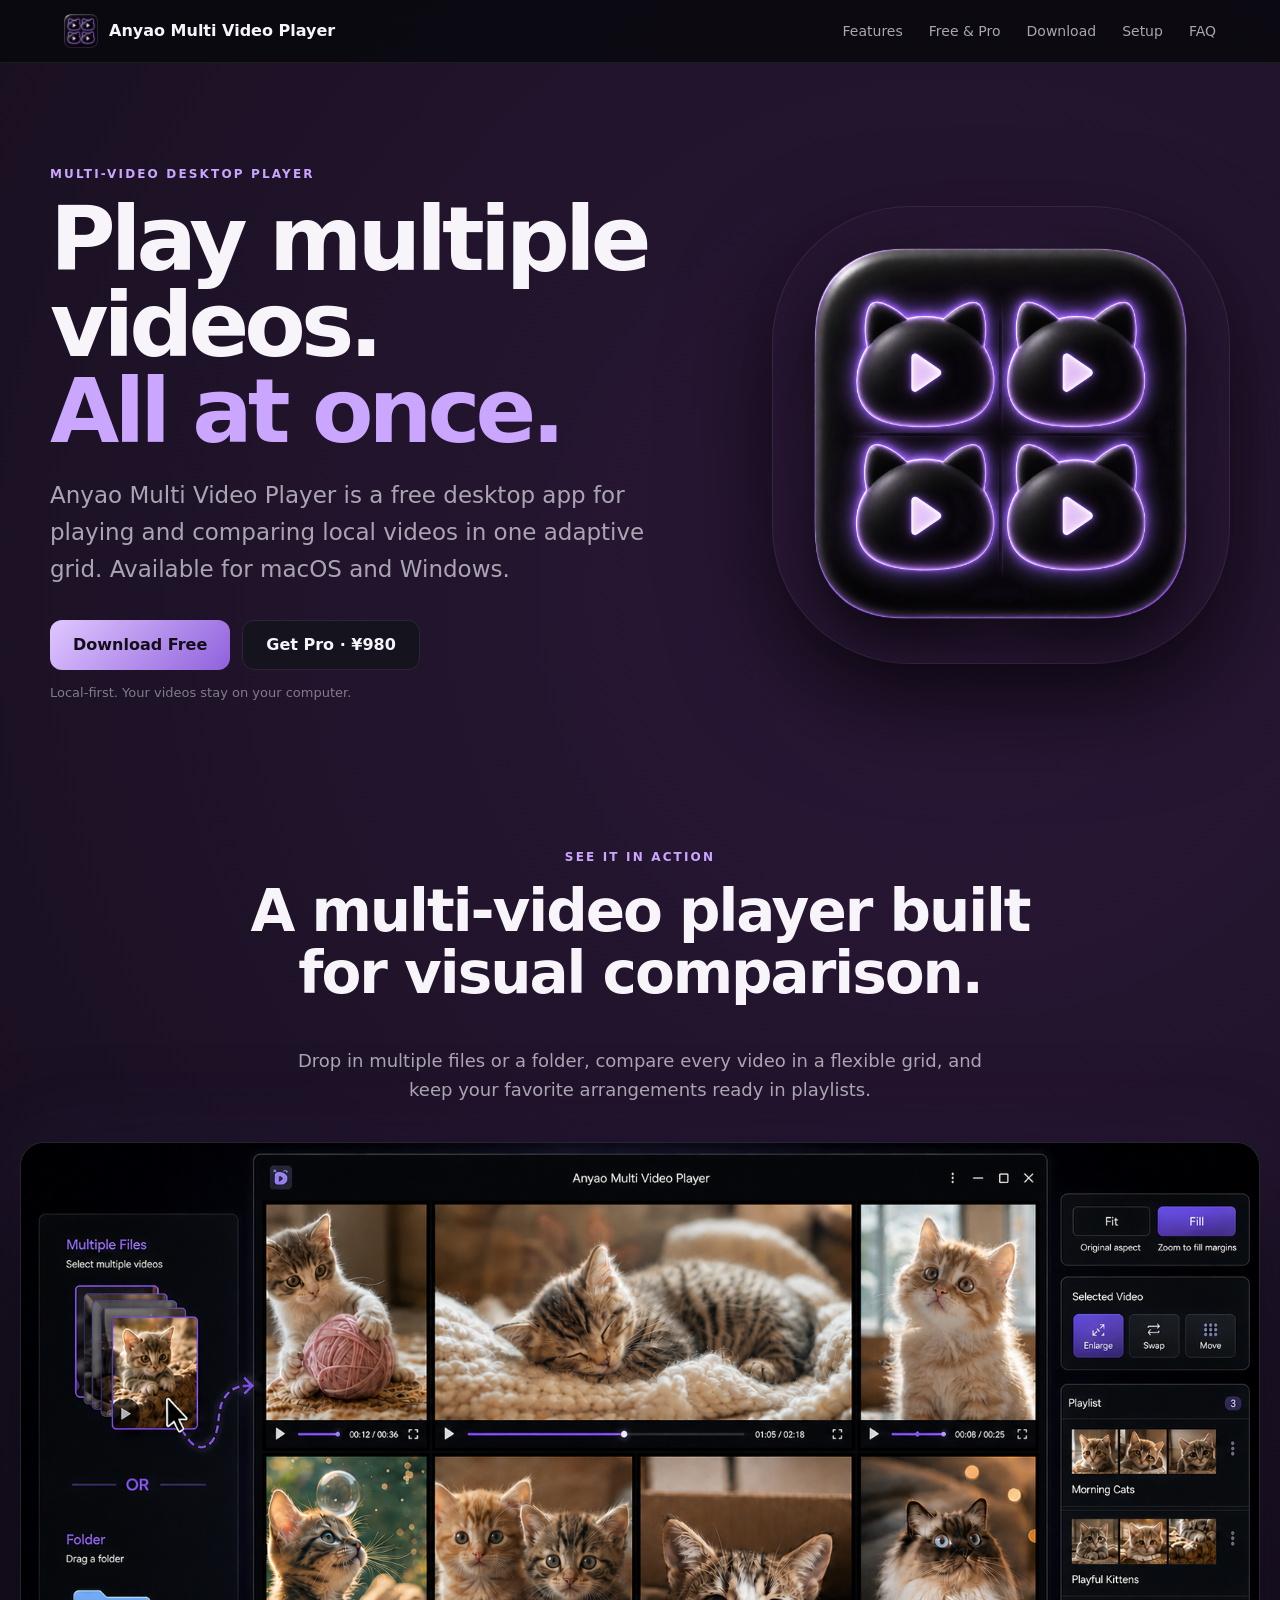
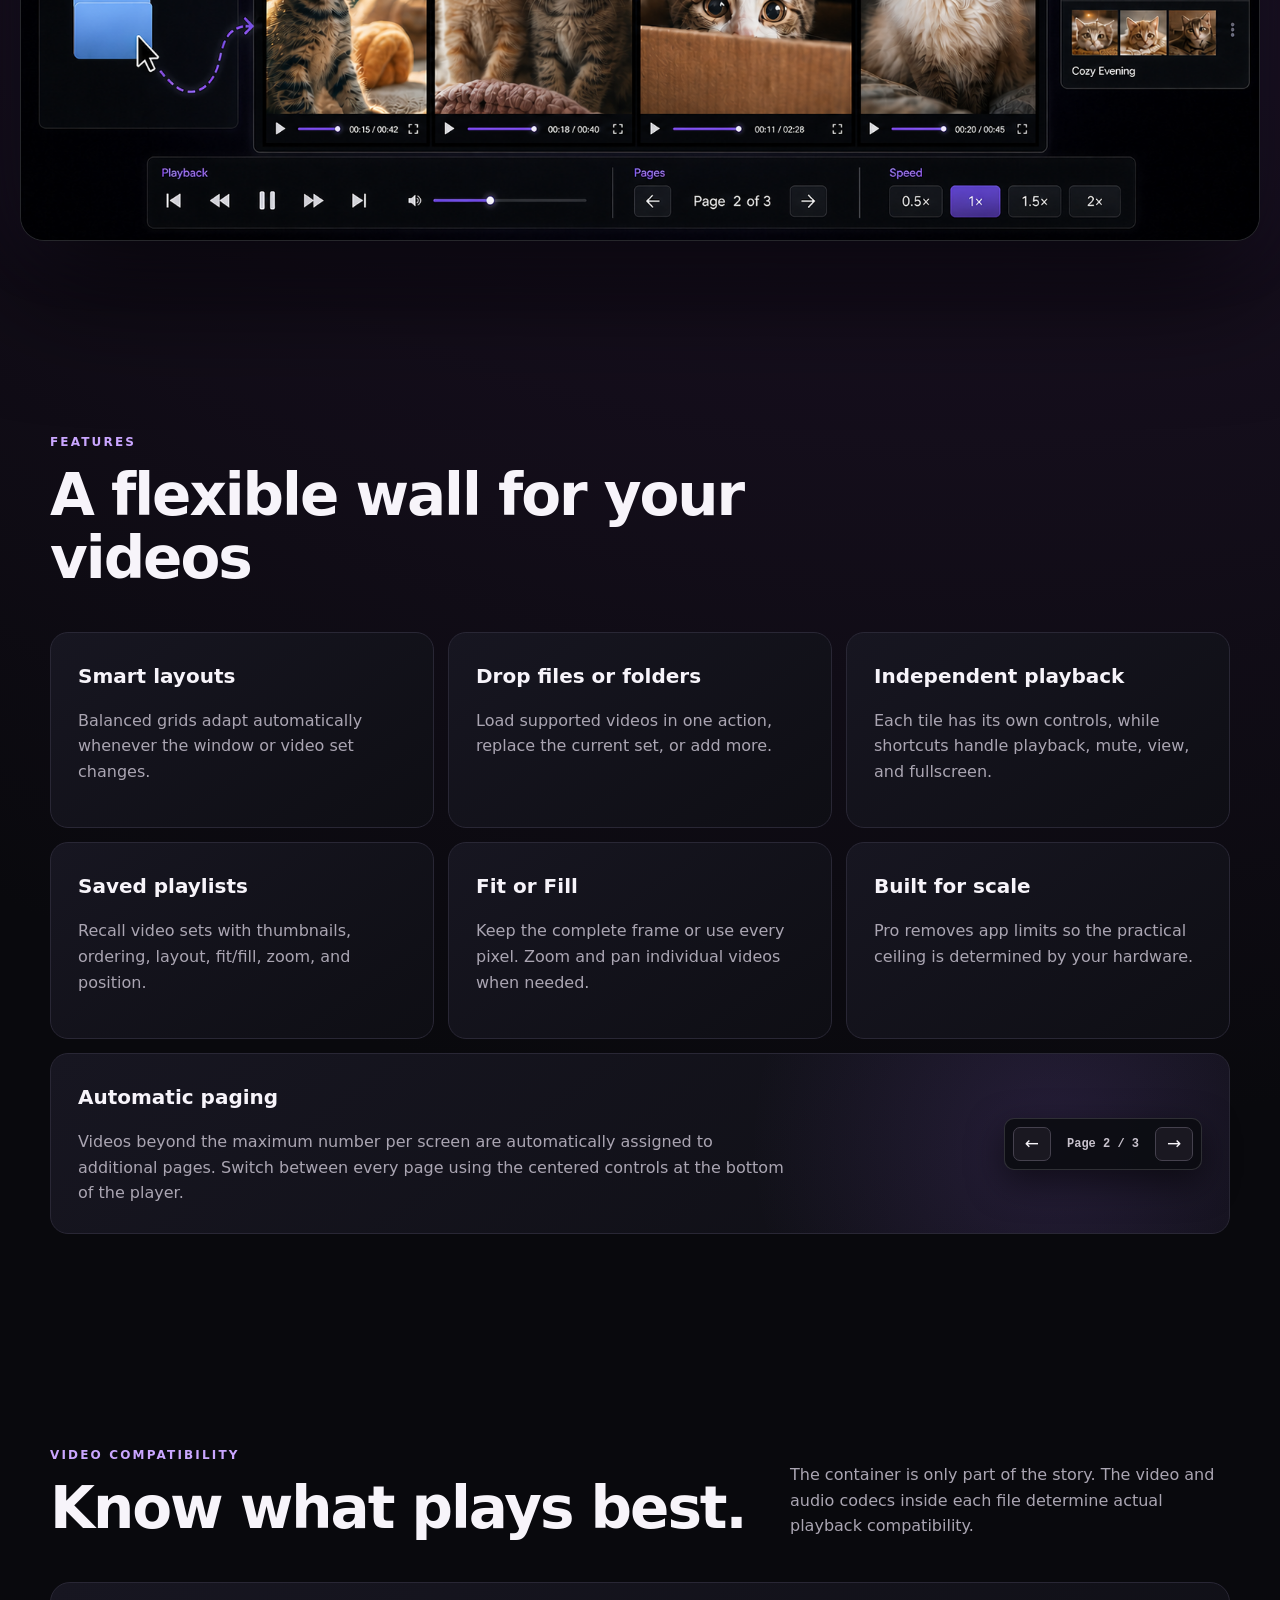
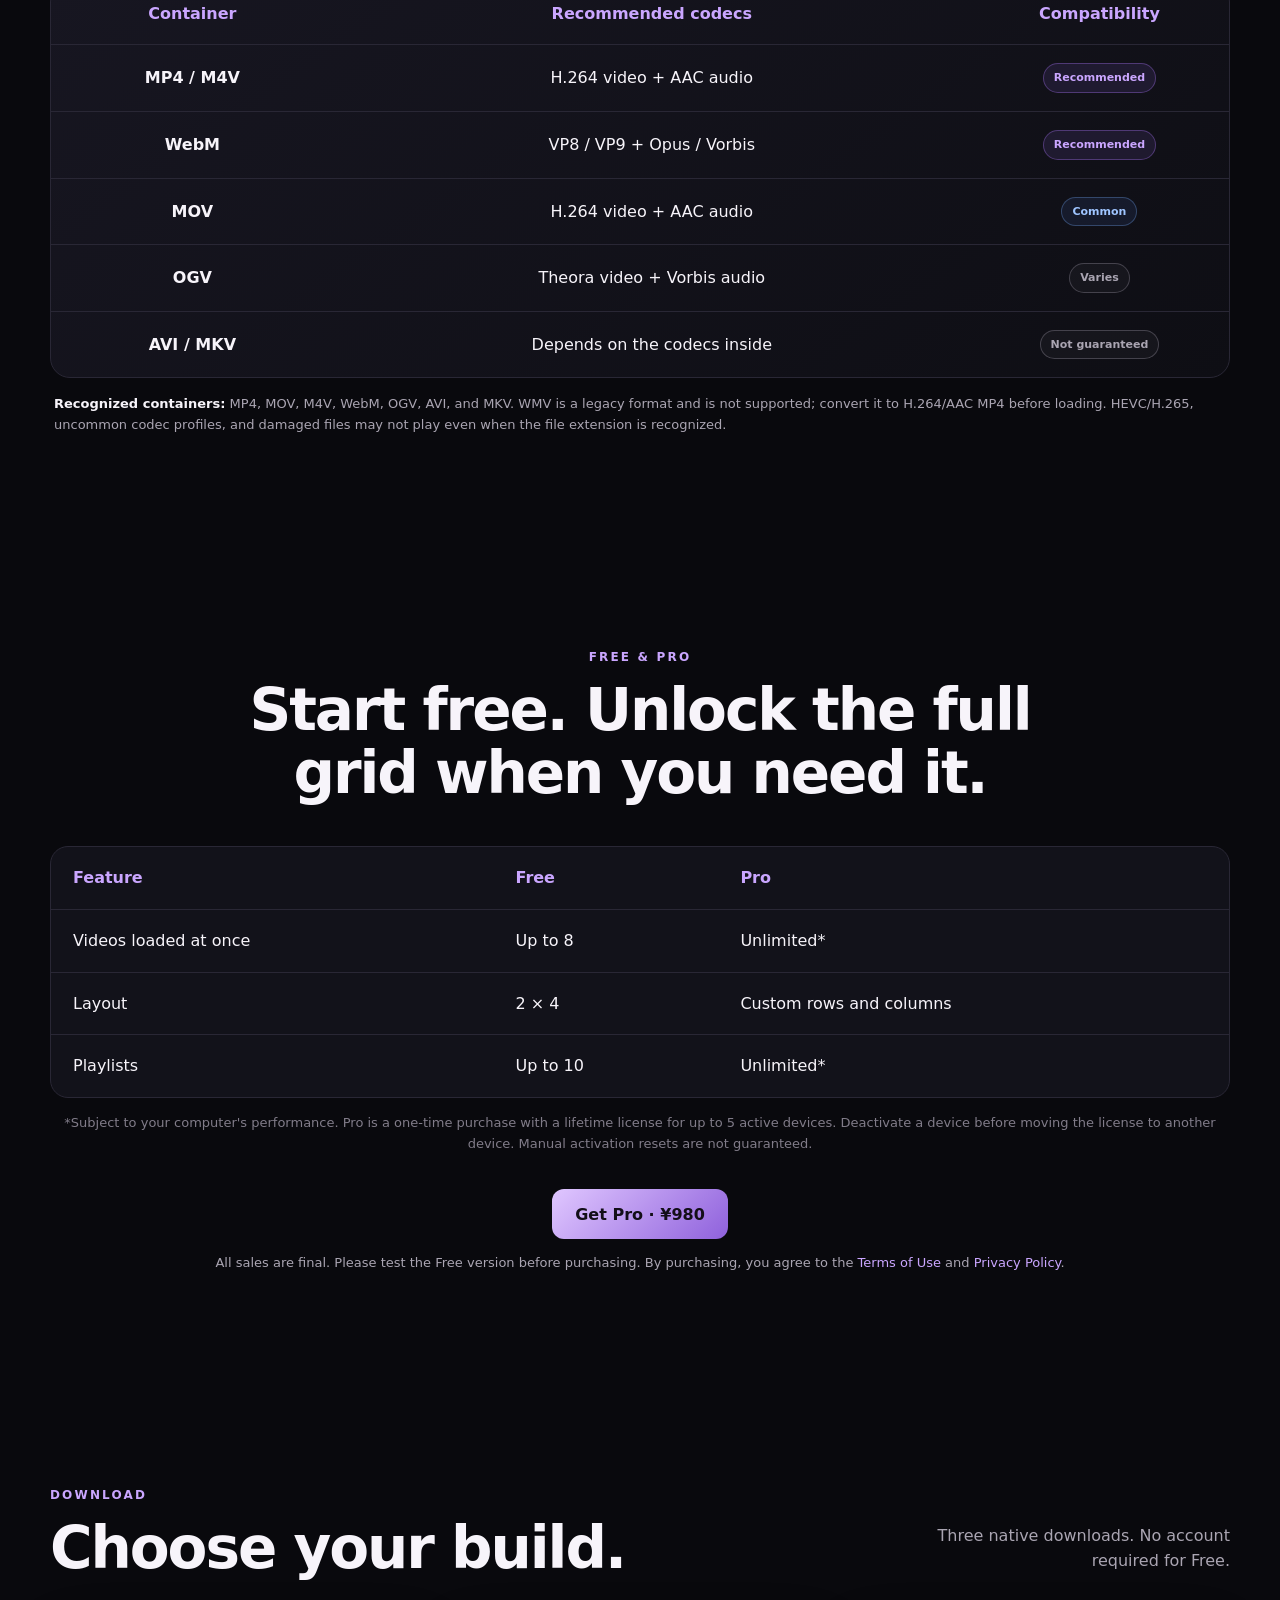
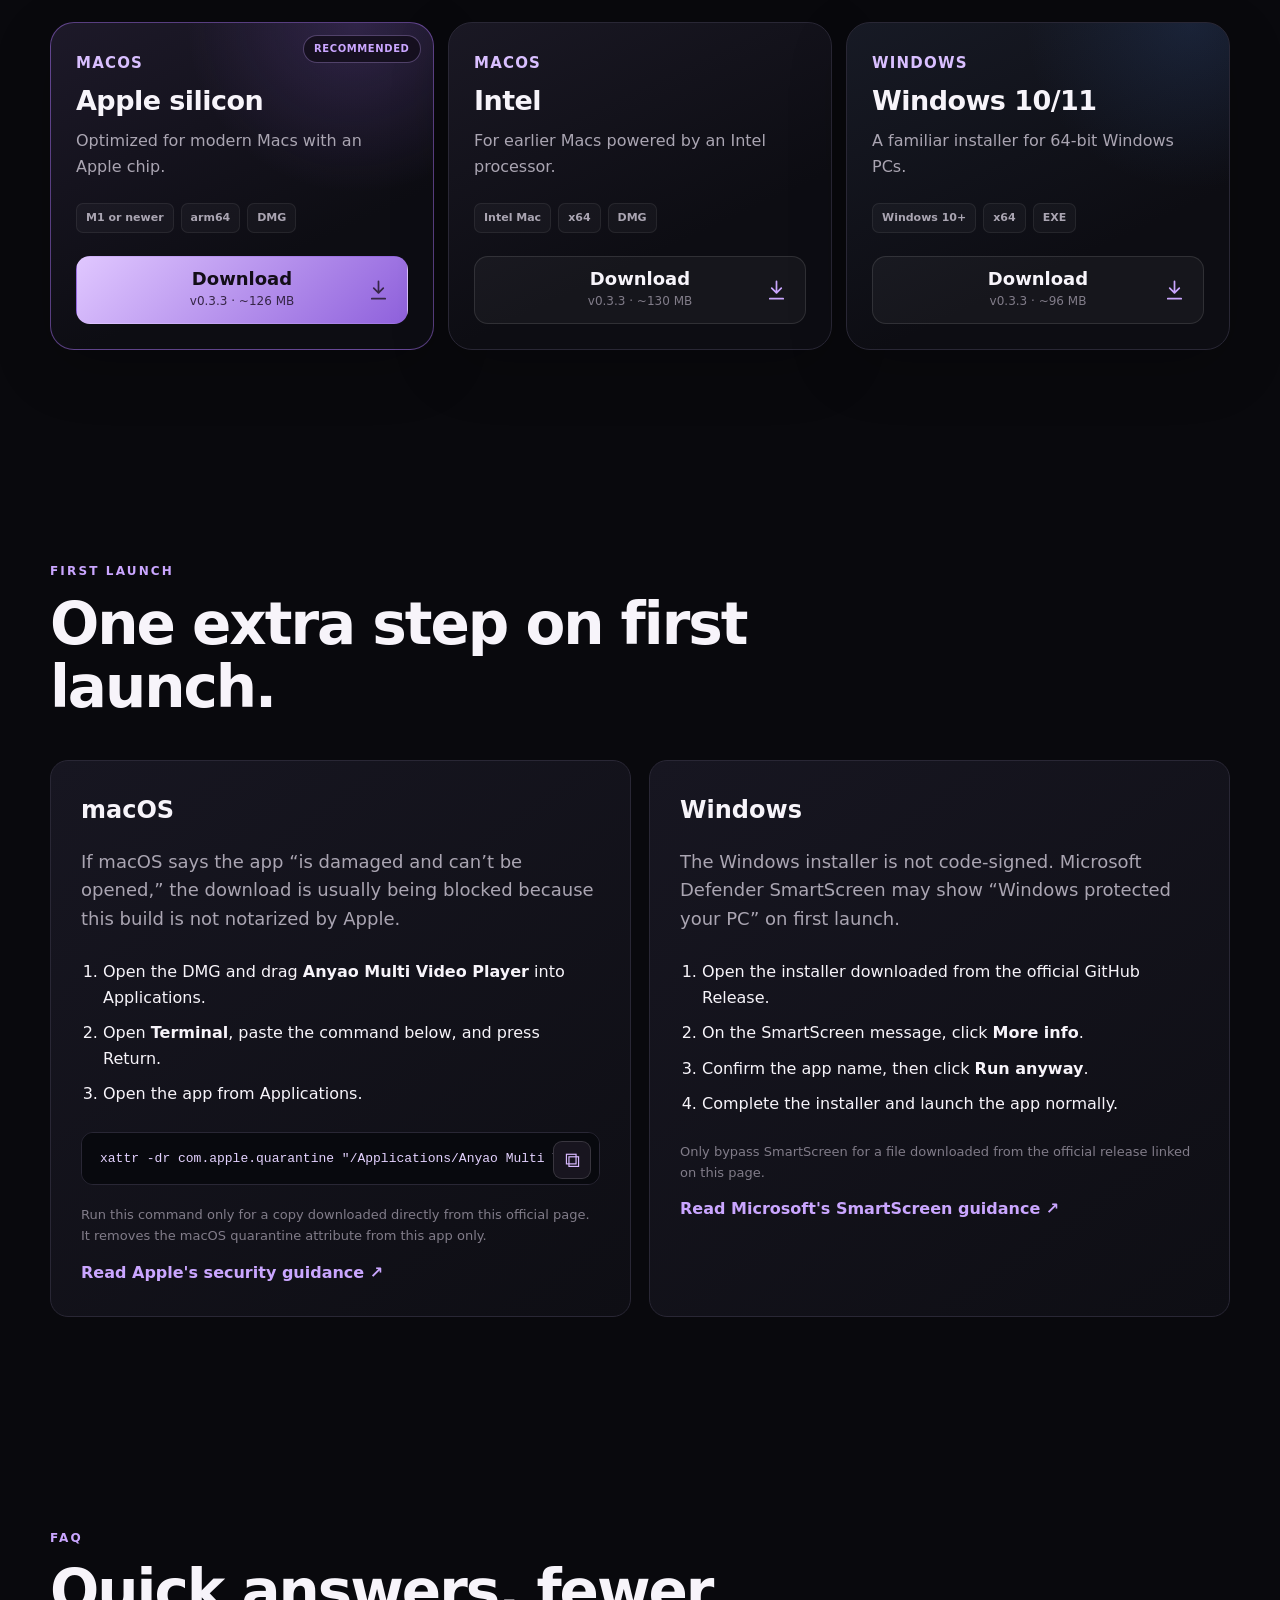
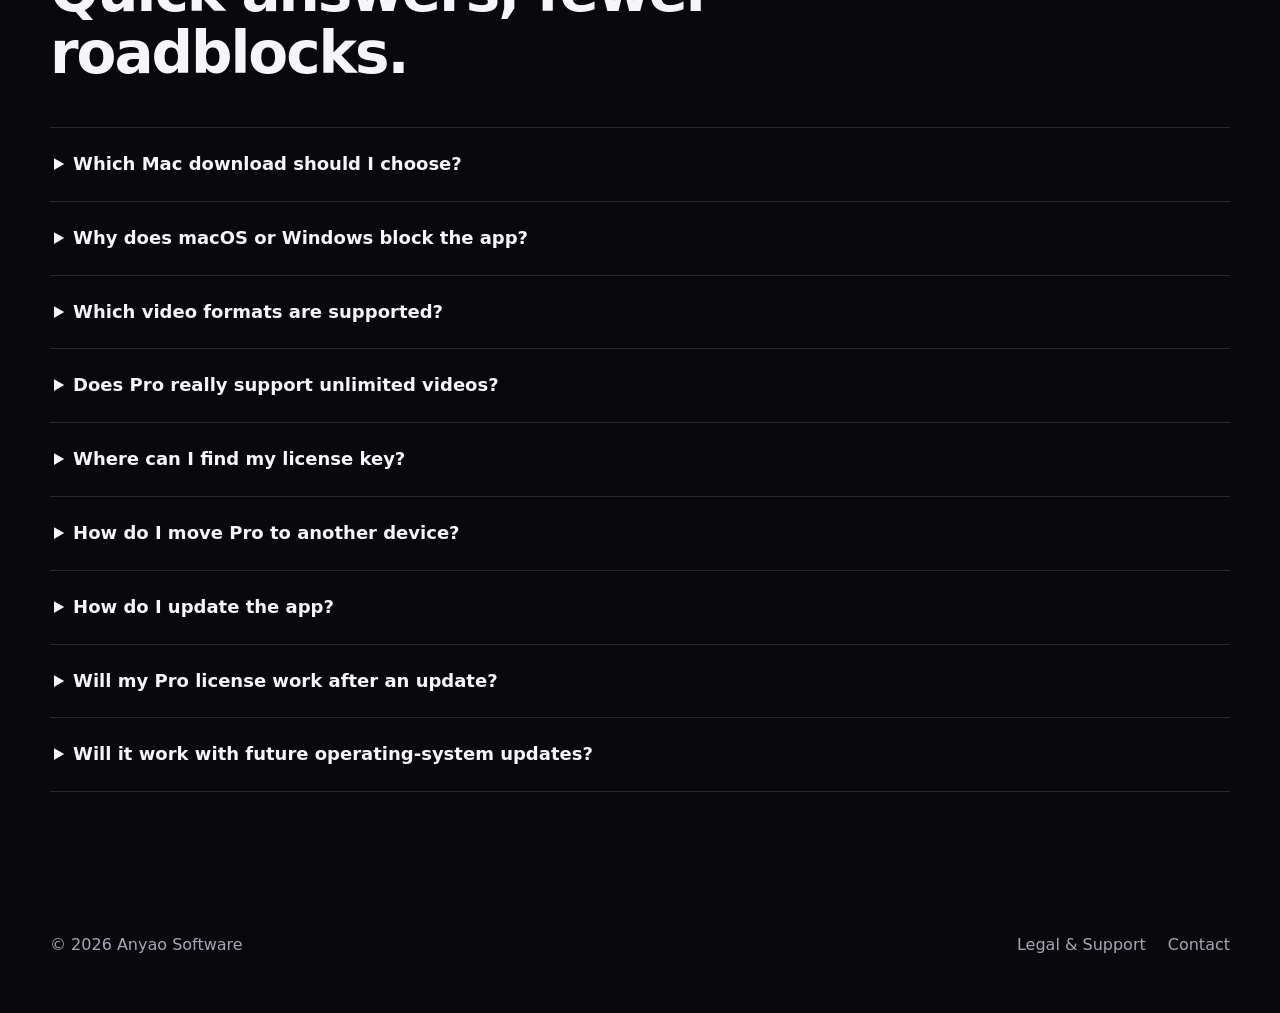
==== index.html @ a9706336 "Enable Polar checkout and restore downloads" ====
<!doctype html>
<html lang="en">
  <head>
    <meta charset="UTF-8" />
    <meta name="viewport" content="width=device-width, initial-scale=1" />
    <meta name="description" content="Play multiple local videos at once in an adaptive grid. Download Anyao Multi Video Player free for Apple silicon, Intel Mac, and Windows 10/11." />
    <meta name="google-site-verification" content="KfYocEQhTSIYEuigC1DOJLBaySNf2OdBuXuCEnFZq0U" />
    <meta name="robots" content="index, follow, max-image-preview:large" />
    <meta name="theme-color" content="#08090c" />
    <title>Multi Video Player for Mac &amp; Windows | Anyao</title>
    <link rel="canonical" href="https://anyao3.github.io/anyao-multi-video-player-site/" />
    <link rel="sitemap" type="application/xml" href="https://anyao3.github.io/anyao-multi-video-player-site/sitemap.xml" />
    <link rel="icon" href="assets/app-icon.png" />
    <link rel="apple-touch-icon" href="assets/app-icon.png" />
    <meta property="og:type" content="website" />
    <meta property="og:locale" content="en_US" />
    <meta property="og:site_name" content="Anyao Multi Video Player" />
    <meta property="og:title" content="Multi Video Player for Mac &amp; Windows | Anyao" />
    <meta property="og:description" content="Play and compare multiple local videos at once in a flexible grid. Free download for macOS and Windows." />
    <meta property="og:url" content="https://anyao3.github.io/anyao-multi-video-player-site/" />
    <meta property="og:image" content="https://anyao3.github.io/anyao-multi-video-player-site/assets/app-overview.png" />
    <meta property="og:image:width" content="1672" />
    <meta property="og:image:height" content="941" />
    <meta property="og:image:alt" content="Anyao Multi Video Player displaying several videos together in an adaptive grid" />
    <meta name="twitter:card" content="summary_large_image" />
    <meta name="twitter:title" content="Multi Video Player for Mac &amp; Windows | Anyao" />
    <meta name="twitter:description" content="Play and compare multiple local videos at once in a flexible grid." />
    <meta name="twitter:image" content="https://anyao3.github.io/anyao-multi-video-player-site/assets/app-overview.png" />
    <meta name="twitter:image:alt" content="Anyao Multi Video Player displaying several videos together in an adaptive grid" />
    <link rel="stylesheet" href="styles.css?v=12" />
    <script type="application/ld+json">
      {
        "@context": "https://schema.org",
        "@type": "SoftwareApplication",
        "name": "Anyao Multi Video Player",
        "description": "A local-first desktop application for playing, comparing, arranging, and paging through multiple videos at once.",
        "url": "https://anyao3.github.io/anyao-multi-video-player-site/",
        "image": "https://anyao3.github.io/anyao-multi-video-player-site/assets/app-overview.png",
        "screenshot": "https://anyao3.github.io/anyao-multi-video-player-site/assets/app-overview.png",
        "applicationCategory": "MultimediaApplication",
        "applicationSubCategory": "Video player",
        "operatingSystem": "macOS, Windows 10, Windows 11",
        "softwareVersion": "0.3.3",
        "isAccessibleForFree": false,
        "offers": {
          "@type": "Offer",
          "name": "Free edition",
          "price": "0",
          "priceCurrency": "JPY",
          "url": "https://anyao3.github.io/anyao-multi-video-player-site/#download",
          "availability": "https://schema.org/PreOrder"
        },
        "featureList": [
          "Play multiple videos at once",
          "Adaptive portrait and landscape video grids",
          "Independent and global playback controls",
          "Automatic paging for large video sets",
          "Local playlists with thumbnails",
          "Per-video zoom and pan",
          "Local-first video processing"
        ],
        "author": {
          "@type": "Organization",
          "name": "Anyao Software",
          "url": "https://anyao3.github.io/anyao-multi-video-player-site/"
        }
      }
    </script>
  </head>
  <body>
    <header class="nav">
      <a class="brand" href="#top"><img src="assets/app-icon.png" alt="" />Anyao Multi Video Player</a>
      <nav><a href="#features">Features</a><a href="#plans">Free &amp; Pro</a><a href="#download">Download</a><a href="#setup">Setup</a><a href="#faq">FAQ</a></nav>
    </header>

    <main id="top">
      <section class="hero">
        <div>
          <p class="eyebrow">MULTI-VIDEO DESKTOP PLAYER</p>
          <h1>Play multiple videos.<br /><span>All at once.</span></h1>
          <p class="lead">Anyao Multi Video Player is a free desktop app for playing and comparing local videos in one adaptive grid. Available for macOS and Windows.</p>
          <div class="actions"><a class="button primary download-entry">Download Free</a><a class="button secondary buy-link">Get Pro · ¥980</a></div>
          <p class="note">Local-first. Your videos stay on your computer.</p>
        </div>
        <div class="visual" aria-label="App icon"><img src="assets/app-icon.png" alt="Four cat faces with play symbols" /></div>
      </section>

      <section class="showcase" aria-labelledby="showcase-title">
        <div class="showcase-copy">
          <p class="eyebrow">SEE IT IN ACTION</p>
          <h2 id="showcase-title">A multi-video player built for visual comparison.</h2>
          <p>Drop in multiple files or a folder, compare every video in a flexible grid, and keep your favorite arrangements ready in playlists.</p>
        </div>
        <figure class="app-overview">
          <img src="assets/app-overview.png" alt="Anyao Multi Video Player showing multiple cat videos in a grid with playback, display, and playlist controls" />
        </figure>
      </section>

      <section id="features" class="section">
        <p class="eyebrow">FEATURES</p><h2>A flexible wall for your videos</h2>
        <div class="cards">
          <article><h3>Smart layouts</h3><p>Balanced grids adapt automatically whenever the window or video set changes.</p></article>
          <article><h3>Drop files or folders</h3><p>Load supported videos in one action, replace the current set, or add more.</p></article>
          <article><h3>Independent playback</h3><p>Each tile has its own controls, while shortcuts handle playback, mute, view, and fullscreen.</p></article>
          <article><h3>Saved playlists</h3><p>Recall video sets with thumbnails, ordering, layout, fit/fill, zoom, and position.</p></article>
          <article><h3>Fit or Fill</h3><p>Keep the complete frame or use every pixel. Zoom and pan individual videos when needed.</p></article>
          <article><h3>Built for scale</h3><p>Pro removes app limits so the practical ceiling is determined by your hardware.</p></article>
          <article class="paging-feature"><div><h3>Automatic paging</h3><p>Videos beyond the maximum number per screen are automatically assigned to additional pages. Switch between every page using the centered controls at the bottom of the player.</p></div><div class="pager-demo" aria-label="Example page controls"><span aria-hidden="true">←</span><strong>Page 2 / 3</strong><span aria-hidden="true">→</span></div></article>
        </div>
      </section>

      <section id="formats" class="section formats">
        <div class="formats-heading"><div><p class="eyebrow">VIDEO COMPATIBILITY</p><h2>Know what plays best.</h2></div><p>The container is only part of the story. The video and audio codecs inside each file determine actual playback compatibility.</p></div>
        <div class="format-table-wrap"><table class="format-table"><thead><tr><th>Container</th><th>Recommended codecs</th><th>Compatibility</th></tr></thead><tbody>
          <tr><td><strong>MP4 / M4V</strong></td><td>H.264 video + AAC audio</td><td><span class="compatibility best">Recommended</span></td></tr>
          <tr><td><strong>WebM</strong></td><td>VP8 / VP9 + Opus / Vorbis</td><td><span class="compatibility best">Recommended</span></td></tr>
          <tr><td><strong>MOV</strong></td><td>H.264 video + AAC audio</td><td><span class="compatibility good">Common</span></td></tr>
          <tr><td><strong>OGV</strong></td><td>Theora video + Vorbis audio</td><td><span class="compatibility varies">Varies</span></td></tr>
          <tr><td><strong>AVI / MKV</strong></td><td>Depends on the codecs inside</td><td><span class="compatibility varies">Not guaranteed</span></td></tr>
        </tbody></table></div>
        <p class="format-note"><strong>Recognized containers:</strong> MP4, MOV, M4V, WebM, OGV, AVI, and MKV. WMV is a legacy format and is not supported; convert it to H.264/AAC MP4 before loading. HEVC/H.265, uncommon codec profiles, and damaged files may not play even when the file extension is recognized.</p>
      </section>

      <section id="plans" class="section plans">
        <p class="eyebrow">FREE &amp; PRO</p><h2>Start free. Unlock the full grid when you need it.</h2>
        <div class="table-wrap"><table><thead><tr><th>Feature</th><th>Free</th><th>Pro</th></tr></thead><tbody>
          <tr><td>Videos loaded at once</td><td>Up to 8</td><td>Unlimited*</td></tr>
          <tr><td>Layout</td><td>2 × 4</td><td>Custom rows and columns</td></tr>
          <tr><td>Playlists</td><td>Up to 10</td><td>Unlimited*</td></tr>
        </tbody></table></div>
        <p class="note">*Subject to your computer's performance. Pro is a one-time purchase with a lifetime license for up to 5 active devices. Deactivate a device before moving the license to another device. Manual activation resets are not guaranteed.</p>
        <a class="button primary buy-link">Get Pro · ¥980</a>
        <p class="legal-note">All sales are final. Please test the Free version before purchasing. By purchasing, you agree to the <a href="legal.html#terms">Terms of Use</a> and <a href="legal.html#privacy">Privacy Policy</a>.</p>
      </section>

      <section id="download" class="section downloads">
        <div class="download-heading"><div><p class="eyebrow">DOWNLOAD</p><h2>Choose your build.</h2></div><p>Three native downloads. No account required for Free.</p></div>
        <div class="download-grid">
          <article class="download-card featured">
            <span class="recommended">Recommended</span>
            <div><span class="platform">macOS</span><h3>Apple silicon</h3><p>Optimized for modern Macs with an Apple chip.</p></div>
            <div class="download-meta"><span>M1 or newer</span><span>arm64</span><span>DMG</span></div>
            <a class="download-cta download-mac-arm64"><span>Download</span><small>v0.3.3 · ~126 MB</small><svg aria-hidden="true" viewBox="0 0 24 24"><path d="M12 3v12m0 0 5-5m-5 5-5-5M5 21h14" /></svg></a>
          </article>
          <article class="download-card">
            <div><span class="platform">macOS</span><h3>Intel</h3><p>For earlier Macs powered by an Intel processor.</p></div>
            <div class="download-meta"><span>Intel Mac</span><span>x64</span><span>DMG</span></div>
            <a class="download-cta download-mac-x64"><span>Download</span><small>v0.3.3 · ~130 MB</small><svg aria-hidden="true" viewBox="0 0 24 24"><path d="M12 3v12m0 0 5-5m-5 5-5-5M5 21h14" /></svg></a>
          </article>
          <article class="download-card windows-card">
            <div><span class="platform">Windows</span><h3>Windows 10/11</h3><p>A familiar installer for 64-bit Windows PCs.</p></div>
            <div class="download-meta"><span>Windows 10+</span><span>x64</span><span>EXE</span></div>
            <a class="download-cta download-windows"><span>Download</span><small>v0.3.3 · ~96 MB</small><svg aria-hidden="true" viewBox="0 0 24 24"><path d="M12 3v12m0 0 5-5m-5 5-5-5M5 21h14" /></svg></a>
          </article>
        </div>
      </section>

      <section id="setup" class="section setup-section">
        <p class="eyebrow">FIRST LAUNCH</p>
        <h2>One extra step on first launch.</h2>
        <div class="setup-grid">
          <div class="setup-copy">
            <h3>macOS</h3>
            <p>If macOS says the app “is damaged and can’t be opened,” the download is usually being blocked because this build is not notarized by Apple.</p>
            <ol>
              <li>Open the DMG and drag <strong>Anyao Multi Video Player</strong> into Applications.</li>
              <li>Open <strong>Terminal</strong>, paste the command below, and press Return.</li>
              <li>Open the app from Applications.</li>
            </ol>
            <div class="command-block">
              <pre class="command"><code id="setup-mac-command">xattr -dr com.apple.quarantine "/Applications/Anyao Multi Video Player.app"</code></pre>
              <button type="button" class="command-copy-button" data-copy-target="setup-mac-command" aria-label="Copy Terminal command" title="Copy command"><span aria-hidden="true">⧉</span></button>
            </div>
            <p class="note">Run this command only for a copy downloaded directly from this official page. It removes the macOS quarantine attribute from this app only.</p>
            <a class="text-link" href="https://support.apple.com/102445" target="_blank" rel="noreferrer">Read Apple's security guidance ↗</a>
          </div>
          <div class="setup-copy">
            <h3>Windows</h3>
            <p>The Windows installer is not code-signed. Microsoft Defender SmartScreen may show “Windows protected your PC” on first launch.</p>
            <ol>
              <li>Open the installer downloaded from the official GitHub Release.</li>
              <li>On the SmartScreen message, click <strong>More info</strong>.</li>
              <li>Confirm the app name, then click <strong>Run anyway</strong>.</li>
              <li>Complete the installer and launch the app normally.</li>
            </ol>
            <p class="note">Only bypass SmartScreen for a file downloaded from the official release linked on this page.</p>
            <a class="text-link" href="https://support.microsoft.com/windows/help-protect-my-pc-with-microsoft-defender-smartscreen-1c9a874a-6826-be5e-0c7b-1306e15b2271" target="_blank" rel="noreferrer">Read Microsoft's SmartScreen guidance ↗</a>
          </div>
        </div>
      </section>

      <section id="faq" class="section faq">
        <p class="eyebrow">FAQ</p><h2>Quick answers, fewer roadblocks.</h2>
        <div class="faq-list">
          <details><summary>Which Mac download should I choose?</summary><p>Choose arm64 for Apple silicon (M1 or newer) and x64 for an Intel Mac. Check Apple menu → About This Mac if you are unsure.</p></details>
          <details><summary>Why does macOS or Windows block the app?</summary><p>The builds are not registered or notarized with Apple and Microsoft. If macOS says the app is damaged, copy it to Applications and run the Terminal command in the <a href="#setup">first-launch instructions</a>. On Windows, select <strong>More info → Run anyway</strong>. Follow these steps only for files downloaded directly from this official page.</p></details>
          <details><summary>Which video formats are supported?</summary><p>See the <a href="#formats">Video Compatibility table</a> above. MP4 or M4V with H.264/AAC and WebM with VP8/VP9 are recommended; playback of every codec is not guaranteed. WMV is not supported and should be converted to H.264/AAC MP4.</p></details>
          <details><summary>Does Pro really support unlimited videos?</summary><p>Pro removes the app's numeric limit. The practical number of simultaneous videos depends on your computer, available memory, GPU, video resolution, bitrate, and codec.</p></details>
          <details><summary>Where can I find my license key?</summary><p>Use the link in your Polar purchase email or sign in to the <a href="https://polar.sh/purchases" target="_blank" rel="noreferrer">Polar customer portal</a> with the email address used at checkout. Your purchase includes the Pro license key.</p></details>
          <details><summary>How do I move Pro to another device?</summary><p>Open the license screen on the old device and select Deactivate License before activating the new device. Up to five devices can be active at once. Manual activation resets are not guaranteed.</p></details>
          <details><summary>How do I update the app?</summary><p>Quit the app and download the latest build for your computer. On macOS, open the new DMG, drag the app to Applications, and choose <strong>Replace</strong>. On Windows, run the new installer over the existing installation. Do not uninstall the old version or deactivate your license first. Your Pro license and local settings should remain available after an in-place update. If Pro is not recognized, activate it again with the same license key from the <a href="https://polar.sh/purchases" target="_blank" rel="noreferrer">Polar customer portal</a>. Because the builds are unsigned, your operating system may show the first-launch warning again after an update.</p></details>
          <details><summary>Will my Pro license work after an update?</summary><p>Yes. Updating Anyao Multi Video Player does not require another purchase, and your existing Pro license remains valid. Available updates may be installed at no additional charge, but future updates, new features, and continued operating-system compatibility are not guaranteed.</p></details>
          <details><summary>Will it work with future operating-system updates?</summary><p>Continued compatibility with future macOS or Windows versions is not guaranteed. Updates and fixes may be provided on a reasonable-efforts basis, without a guaranteed schedule.</p></details>
        </div>
      </section>
    </main>

    <dialog class="mac-download-dialog" id="mac-download-dialog" aria-labelledby="mac-dialog-title">
      <form method="dialog"><button class="dialog-close" aria-label="Close">×</button></form>
      <p class="eyebrow">BEFORE YOU INSTALL</p>
      <h2 id="mac-dialog-title">One command may be required.</h2>
      <p>Because this build is not notarized by Apple, macOS may say the app “is damaged.” After dragging the app into Applications, open Terminal and run:</p>
      <pre class="command"><code id="mac-command">xattr -dr com.apple.quarantine "/Applications/Anyao Multi Video Player.app"</code></pre>
      <p class="dialog-note">Only run this command for the app downloaded directly from this official page.</p>
      <div class="dialog-actions">
        <button type="button" class="copy-command" data-copy-target="mac-command">Copy command</button>
        <a class="dialog-download" href="#">Download DMG</a>
      </div>
      <a class="dialog-help" href="#setup">View full first-launch instructions ↓</a>
    </dialog>

    <footer><span>© 2026 Anyao Software</span><div class="footer-links"><a href="legal.html">Legal &amp; Support</a><a href="mailto:anyao.support@gmail.com">Contact</a></div></footer>
    <script src="site-config.js?v=7"></script>
  </body>
</html>
---- styles.css ----
:root { color-scheme: dark; --bg:#09090d; --panel:#12121a; --line:#292735; --text:#f7f4fa; --muted:#aaa5b2; --violet:#caa6ff; --violet2:#8f61dc; }
* { box-sizing:border-box; }
html { scroll-behavior:smooth; }
body { margin:0; background:radial-gradient(circle at 75% 8%,#2b1838 0,transparent 31%),var(--bg); color:var(--text); font:16px/1.6 Inter,ui-sans-serif,system-ui,-apple-system,sans-serif; }
a { color:inherit; text-decoration:none; }
.nav { position:sticky; top:0; z-index:5; display:flex; align-items:center; justify-content:space-between; padding:14px clamp(20px,5vw,72px); border-bottom:1px solid #ffffff12; background:#09090dd9; backdrop-filter:blur(18px); }
.brand { display:flex; align-items:center; gap:11px; font-weight:750; }
.brand img { width:34px; height:34px; }
nav { display:flex; gap:26px; color:var(--muted); font-size:14px; }
.hero,.section,footer { width:min(1180px,calc(100% - 40px)); margin:auto; }
.hero { min-height:720px; display:grid; grid-template-columns:1.15fr .85fr; align-items:center; gap:8vw; padding:90px 0; }
.eyebrow { color:var(--violet); font-size:12px; font-weight:800; letter-spacing:.18em; }
h1 { margin:12px 0 22px; font-size:clamp(52px,7vw,92px); line-height:.96; letter-spacing:-.055em; }
h1 span { color:var(--violet); }
.lead { max-width:640px; color:var(--muted); font-size:clamp(18px,2vw,23px); }
.actions { display:flex; gap:12px; flex-wrap:wrap; margin:32px 0 13px; }
.button.is-disabled,.download-cta.is-disabled { border-color:#ffffff12; background:#17151b; color:#76717c; box-shadow:none; cursor:not-allowed; pointer-events:none; }
.button.is-disabled:hover,.download-cta.is-disabled:hover { border-color:#ffffff12; background:#17151b; transform:none; }
.download-cta.is-disabled small { color:#625e68; }
.download-cta.is-disabled svg { stroke:#625e68; }
.featured .download-cta.is-disabled { border-color:#ffffff12; background:#201b24; color:#8d8495; }
.featured .download-cta.is-disabled small,.featured .download-cta.is-disabled svg { color:#6d6574; stroke:#6d6574; }
.availability-notice { display:flex; width:fit-content; max-width:600px; flex-direction:column; gap:3px; margin:17px 0; padding:11px 14px; border:1px solid #9b70c84a; border-radius:10px; background:#24182f8c; color:#aaa1b0; font-size:13px; line-height:1.45; }
.availability-notice strong { color:#d8b9ff; }
.button { display:inline-flex; min-height:50px; align-items:center; justify-content:center; padding:0 23px; border:1px solid var(--line); border-radius:12px; font-weight:750; transition:.2s; }
.button:hover { transform:translateY(-2px); border-color:var(--violet); }
.primary { color:#130e18; border:0; background:linear-gradient(135deg,#e0c7ff,var(--violet2)); }
.secondary { background:#15131d; }
.note { color:#817c89; font-size:13px; }
.visual { display:grid; place-items:center; aspect-ratio:1; border:1px solid #ffffff14; border-radius:30%; background:radial-gradient(circle,#9c6ad633,transparent 68%); box-shadow:0 40px 100px #0009; }
.visual img { width:82%; filter:drop-shadow(0 28px 30px #000b); }
.showcase { width:min(1400px,calc(100% - 40px)); margin:0 auto; padding:30px 0 80px; text-align:center; }
.showcase-copy { width:min(820px,100%); margin:0 auto 38px; }
.showcase-copy h2 { margin-right:auto; margin-left:auto; }
.showcase-copy p:last-child { max-width:720px; margin:0 auto; color:var(--muted); font-size:18px; }
.app-overview { margin:0; overflow:hidden; border:1px solid #ffffff1f; border-radius:24px; background:#08090e; box-shadow:0 45px 120px #000b,0 0 80px #8f61dc1f; }
.app-overview img { display:block; width:100%; height:auto; }
.section { padding:100px 0; }
h2 { max-width:800px; margin:7px 0 42px; font-size:clamp(34px,5vw,58px); line-height:1.08; letter-spacing:-.035em; }
.cards { display:grid; grid-template-columns:repeat(3,1fr); gap:14px; }
.cards article { min-height:190px; padding:27px; border:1px solid var(--line); border-radius:18px; background:linear-gradient(145deg,#171621,#0e0e14); }
.cards .paging-feature { display:grid; min-height:150px; grid-column:1 / -1; grid-template-columns:minmax(0,1fr) auto; align-items:center; gap:45px; background:radial-gradient(circle at 85% 50%,#8f61dc2b,transparent 30%),linear-gradient(145deg,#171621,#0e0e14); }
.paging-feature p { max-width:710px; margin-bottom:0; }
.pager-demo { display:flex; align-items:center; gap:9px; padding:8px; border:1px solid #ffffff24; border-radius:10px; background:#0b0c10df; box-shadow:0 12px 35px #0008; white-space:nowrap; }
.pager-demo span { display:grid; width:38px; height:34px; place-items:center; border:1px solid #45414e; border-radius:7px; background:#1a1821; color:#f7f4fa; font-size:17px; }
.pager-demo strong { padding:0 7px; color:#c8c2cd; font:700 12px ui-monospace,monospace; }
h3 { margin:0 0 9px; font-size:20px; }
.cards p,.download-card p { color:var(--muted); }
.formats { scroll-margin-top:70px; }
.formats-heading { display:flex; align-items:end; justify-content:space-between; gap:40px; }
.formats-heading > p { max-width:440px; margin:0 0 43px; color:var(--muted); }
.format-table-wrap { overflow-x:auto; border:1px solid var(--line); border-radius:20px; background:linear-gradient(145deg,#171621,#0e0e14); }
.format-table th,.format-table td { text-align:center; vertical-align:middle; }
.format-table th:first-child { width:24%; }
.format-table th:last-child { width:22%; }
.compatibility { display:inline-flex; padding:5px 10px; border:1px solid; border-radius:999px; font-size:11px; font-weight:800; white-space:nowrap; }
.compatibility.best { border-color:#9a69df66; background:#8f61dc1f; color:var(--violet); }
.compatibility.good { border-color:#5f89cb66; background:#477bd51c; color:#9fc5ff; }
.compatibility.varies { border-color:#8b849566; background:#ffffff08; color:#aaa5b2; }
.format-note { margin:16px 4px 0; color:var(--muted); font-size:13px; }
.format-note strong { color:var(--text); }
.plans { text-align:center; }
.plans h2 { margin-left:auto; margin-right:auto; }
.table-wrap { overflow-x:auto; margin-bottom:15px; border:1px solid var(--line); border-radius:18px; background:var(--panel); text-align:left; }
table { width:100%; border-collapse:collapse; }
th,td { padding:18px 22px; border-bottom:1px solid var(--line); }
th { color:var(--violet); }
tr:last-child td { border:0; }
.plans .button { margin-top:22px; }
.legal-note { margin:14px 0 0; color:var(--muted); font-size:13px; }
.legal-note a,.legal a,.footer-links a:hover { color:var(--violet); }
.downloads { scroll-margin-top:70px; }
.download-heading { display:flex; align-items:end; justify-content:space-between; gap:30px; }
.download-heading > p { max-width:330px; margin:0 0 48px; color:var(--muted); text-align:right; }
.download-grid { display:grid; grid-template-columns:repeat(3,1fr); gap:14px; }
.download-card { position:relative; display:flex; min-height:310px; overflow:hidden; align-items:stretch; flex-direction:column; gap:23px; padding:28px 25px 25px; border:1px solid var(--line); border-radius:24px; background:linear-gradient(155deg,#1a1824 0,#0d0d13 65%); box-shadow:0 18px 60px #0003; transition:transform .2s,border-color .2s; }
.download-card:hover { transform:translateY(-4px); border-color:#ffffff30; }
.download-card.featured { border-color:#9a69df88; background:radial-gradient(circle at 80% 0,#8f61dc36,transparent 38%),linear-gradient(155deg,#1d1929,#0d0d13 68%); }
.download-card.windows-card { background:radial-gradient(circle at 90% 0,#477bd526,transparent 35%),linear-gradient(155deg,#171a25,#0d0d13 68%); }
.recommended { position:absolute; z-index:2; top:12px; right:12px; padding:5px 10px; border:1px solid #caa6ff55; border-radius:999px; background:#120d19cc; color:var(--violet); font-size:10px; font-weight:800; letter-spacing:.06em; text-transform:uppercase; backdrop-filter:blur(8px); }
.download-card .platform { display:block; margin-bottom:3px; color:#d9bfff; font-size:15px; font-weight:850; letter-spacing:.08em; text-transform:uppercase; }
.download-card h3 { margin:4px 0 6px; font-size:27px; letter-spacing:-.02em; }
.download-card p { min-height:52px; margin:0; color:var(--muted); }
.download-meta { display:flex; flex-wrap:wrap; gap:7px; }
.download-meta span { padding:5px 9px; border:1px solid #ffffff12; border-radius:7px; background:#ffffff08; color:#aaa5b2; font-size:11px; font-weight:700; }
.download-cta { position:relative; display:flex; min-height:68px; align-items:center; justify-content:center; flex-direction:column; margin-top:auto; padding:11px 50px; border:1px solid #ffffff1c; border-radius:14px; background:#ffffff0a; text-align:center; transition:.2s; }
.download-cta:hover { border-color:var(--violet); background:#ffffff10; }
.download-cta > span { font-size:18px; font-weight:800; line-height:1.2; }
.download-cta small { margin-top:3px; color:#817c89; font-size:12px; }
.download-cta svg { position:absolute; top:50%; right:17px; width:23px; height:23px; fill:none; stroke:var(--violet); stroke-linecap:round; stroke-linejoin:round; stroke-width:1.8; transform:translateY(-50%); }
.featured .download-cta { color:#130e18; border-color:transparent; background:linear-gradient(135deg,#e0c7ff,var(--violet2)); }
.featured .download-cta small { color:#362647; }
.featured .download-cta svg { stroke:#362647; }
.mac-download-dialog { width:min(610px,calc(100% - 32px)); padding:34px; border:1px solid #9a69df77; border-radius:22px; background:linear-gradient(145deg,#1c1826,#0d0d13); color:var(--text); box-shadow:0 30px 100px #000c; }
.mac-download-dialog::backdrop { background:#050509c9; backdrop-filter:blur(7px); }
.mac-download-dialog h2 { margin:7px 35px 18px 0; font-size:clamp(30px,5vw,43px); }
.mac-download-dialog > p:not(.eyebrow) { color:var(--muted); line-height:1.65; }
.mac-download-dialog .dialog-note { font-size:12px; }
.dialog-close { position:absolute; top:16px; right:17px; width:34px; height:34px; padding:0; border:1px solid var(--line); border-radius:50%; background:#ffffff08; color:var(--muted); font-size:23px; cursor:pointer; }
.dialog-actions { display:flex; gap:10px; margin:24px 0 18px; }
.dialog-actions button,.dialog-actions a { display:inline-flex; min-height:48px; align-items:center; justify-content:center; padding:10px 17px; border:1px solid #ffffff20; border-radius:11px; font:inherit; font-weight:800; cursor:pointer; }
.copy-command { background:#ffffff08; color:var(--text); }
.dialog-download { background:linear-gradient(135deg,#e0c7ff,var(--violet2)); color:#170e1c; }
.dialog-help { color:var(--violet); font-size:13px; font-weight:700; }
.setup-section { scroll-margin-top:70px; }
.setup-grid { display:grid; grid-template-columns:repeat(2,minmax(0,1fr)); gap:18px; }
.setup-copy { padding:30px; border:1px solid var(--line); border-radius:18px; background:linear-gradient(145deg,#171621,#0e0e14); }
.setup-copy h3 { font-size:24px; }
.setup-copy h3 + p { color:var(--muted); font-size:18px; }
.setup-copy ol { margin:25px 0; padding-left:22px; }
.setup-copy li { margin:10px 0; }
.command-block { position:relative; margin:20px 0; }
.command-block .command { margin:0; padding-right:58px; }
.command { overflow-x:auto; margin:20px 0; padding:16px 18px; border:1px solid var(--line); border-radius:12px; background:#08090e; color:#e4d2ff; font-size:13px; line-height:1.5; text-align:left; }
.command-copy-button { position:absolute; top:9px; right:9px; display:grid; width:38px; height:38px; place-items:center; padding:0; border:1px solid #ffffff24; border-radius:9px; background:#18151f; color:#d8b9ff; font-size:21px; line-height:1; cursor:pointer; transition:border-color .2s,background .2s,color .2s,transform .2s; }
.command-copy-button:hover { border-color:var(--violet); background:#241b30; color:#fff; }
.command-copy-button:focus-visible { outline:2px solid var(--violet); outline-offset:2px; }
.command-copy-button:active { transform:scale(.94); }
.command-copy-button.is-copied { border-color:#72d5aa; background:#123126; color:#8ee8be; }
.text-link { color:var(--violet); font-weight:700; }
.faq { scroll-margin-top:70px; }
.faq-list { border-top:1px solid var(--line); }
.faq details { border-bottom:1px solid var(--line); }
.faq summary { padding:22px 4px; cursor:pointer; font-size:18px; font-weight:700; }
.faq details p { max-width:850px; margin:0 0 24px; color:var(--muted); }
.faq details a { color:var(--violet); }
footer { display:flex; justify-content:space-between; padding:40px 0 55px; color:var(--muted); }
.footer-links { display:flex; flex-wrap:wrap; justify-content:flex-end; gap:10px 22px; }
.legal { width:min(900px,calc(100% - 40px)); margin:0 auto; padding:80px 0 120px; }
.legal-intro { margin-bottom:55px; }
.legal-intro h1 { font-size:clamp(44px,7vw,76px); }
.legal-intro p,.legal-section p,.legal-section li { color:var(--muted); }
.legal-toc { display:flex; flex-wrap:wrap; gap:10px; margin:30px 0 0; }
.legal-toc a { padding:7px 13px; border:1px solid var(--line); border-radius:999px; color:var(--muted); font-size:13px; }
.legal-section { padding:42px 0; border-top:1px solid var(--line); scroll-margin-top:85px; }
.legal-section h2 { margin-bottom:24px; font-size:clamp(28px,4vw,42px); }
.legal-section h3 { margin-top:28px; }
.legal-section ul { padding-left:22px; }
@media (max-width:800px) { nav { display:none; } .hero { min-height:auto; grid-template-columns:1fr; padding-top:70px; } .visual { width:min(480px,100%); margin:auto; } .showcase { padding-top:10px; } .showcase-copy p:last-child { font-size:16px; } .app-overview { border-radius:14px; } .cards,.download-grid,.setup-grid { grid-template-columns:1fr; } .cards .paging-feature { grid-template-columns:1fr; gap:25px; } .pager-demo { justify-self:start; } .formats-heading,.download-heading { align-items:flex-start; flex-direction:column; gap:0; } .formats-heading > p,.download-heading > p { margin:-25px 0 35px; text-align:left; } .download-card { min-height:280px; } .mac-download-dialog { padding:26px 20px; } .dialog-actions { flex-direction:column; } .setup-copy { padding:24px; } footer { align-items:flex-start; flex-direction:column; gap:18px; } .footer-links { justify-content:flex-start; } .legal { padding-top:55px; } }
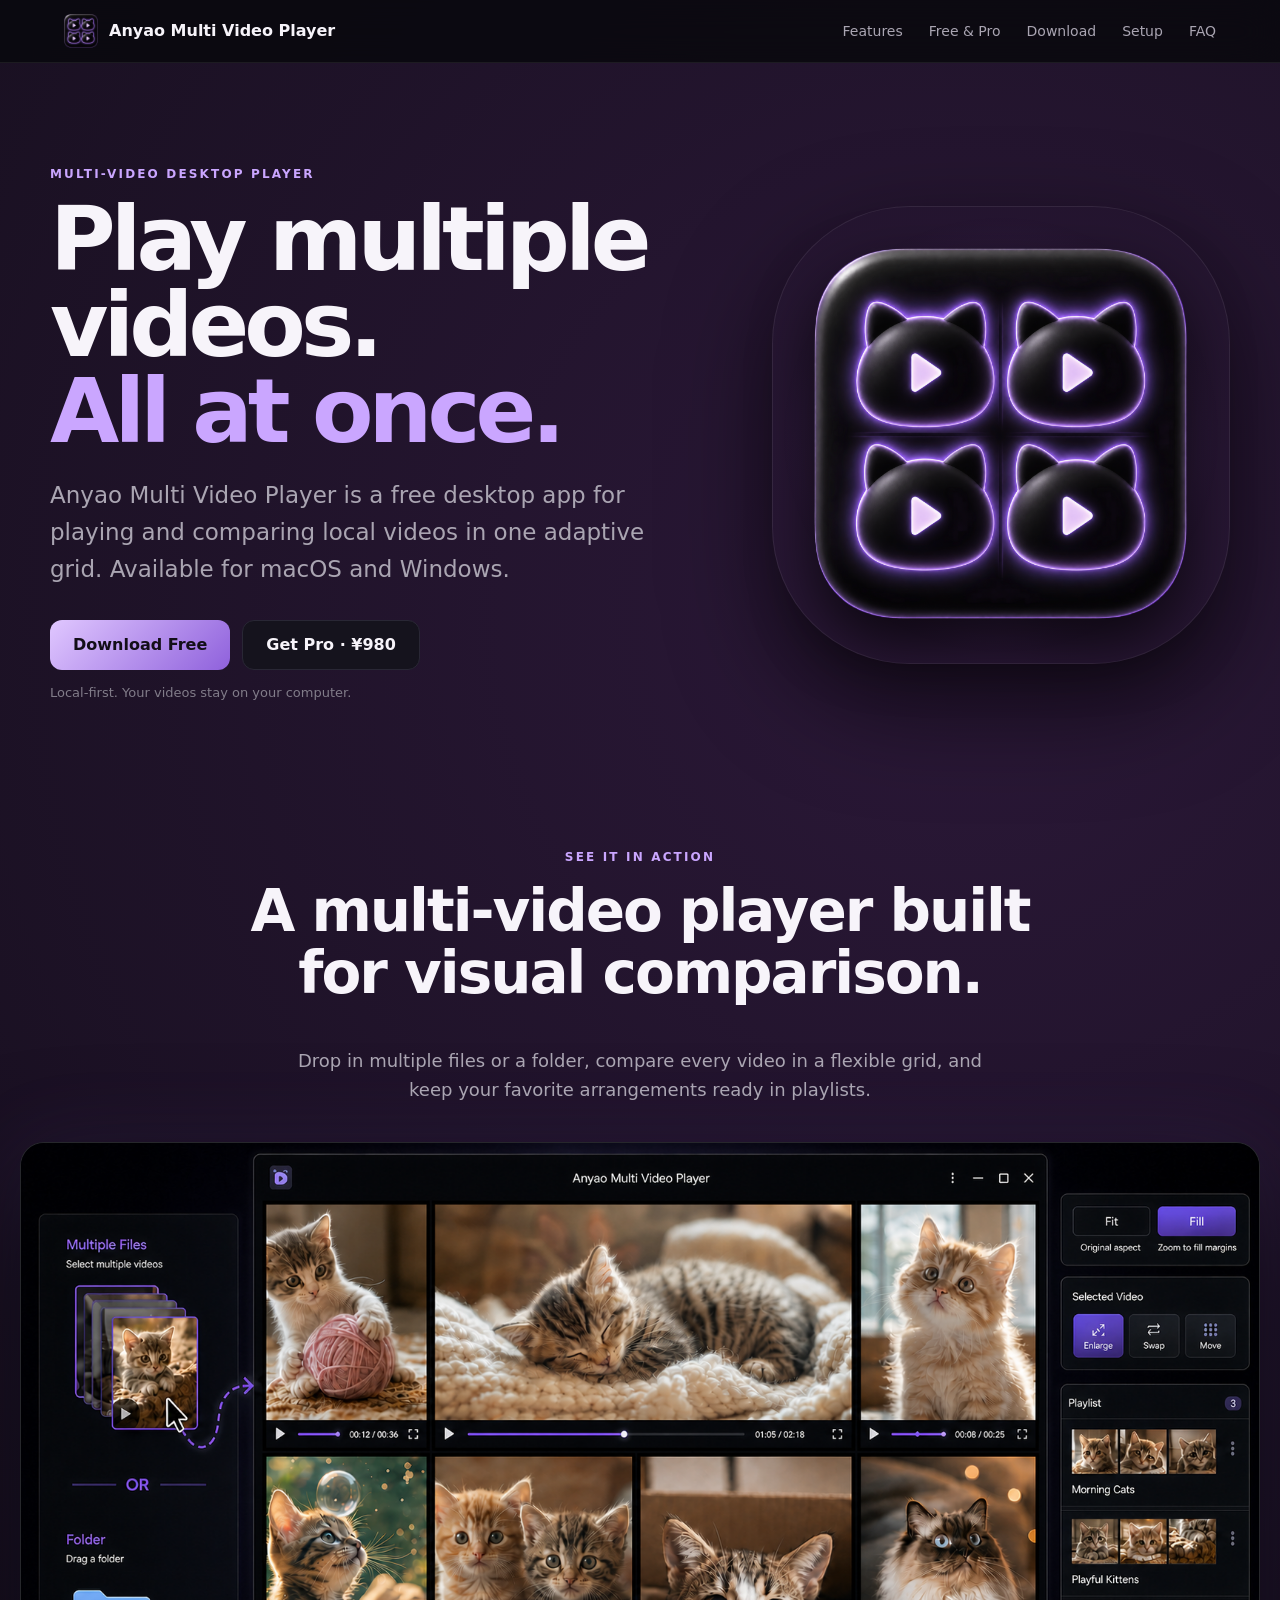
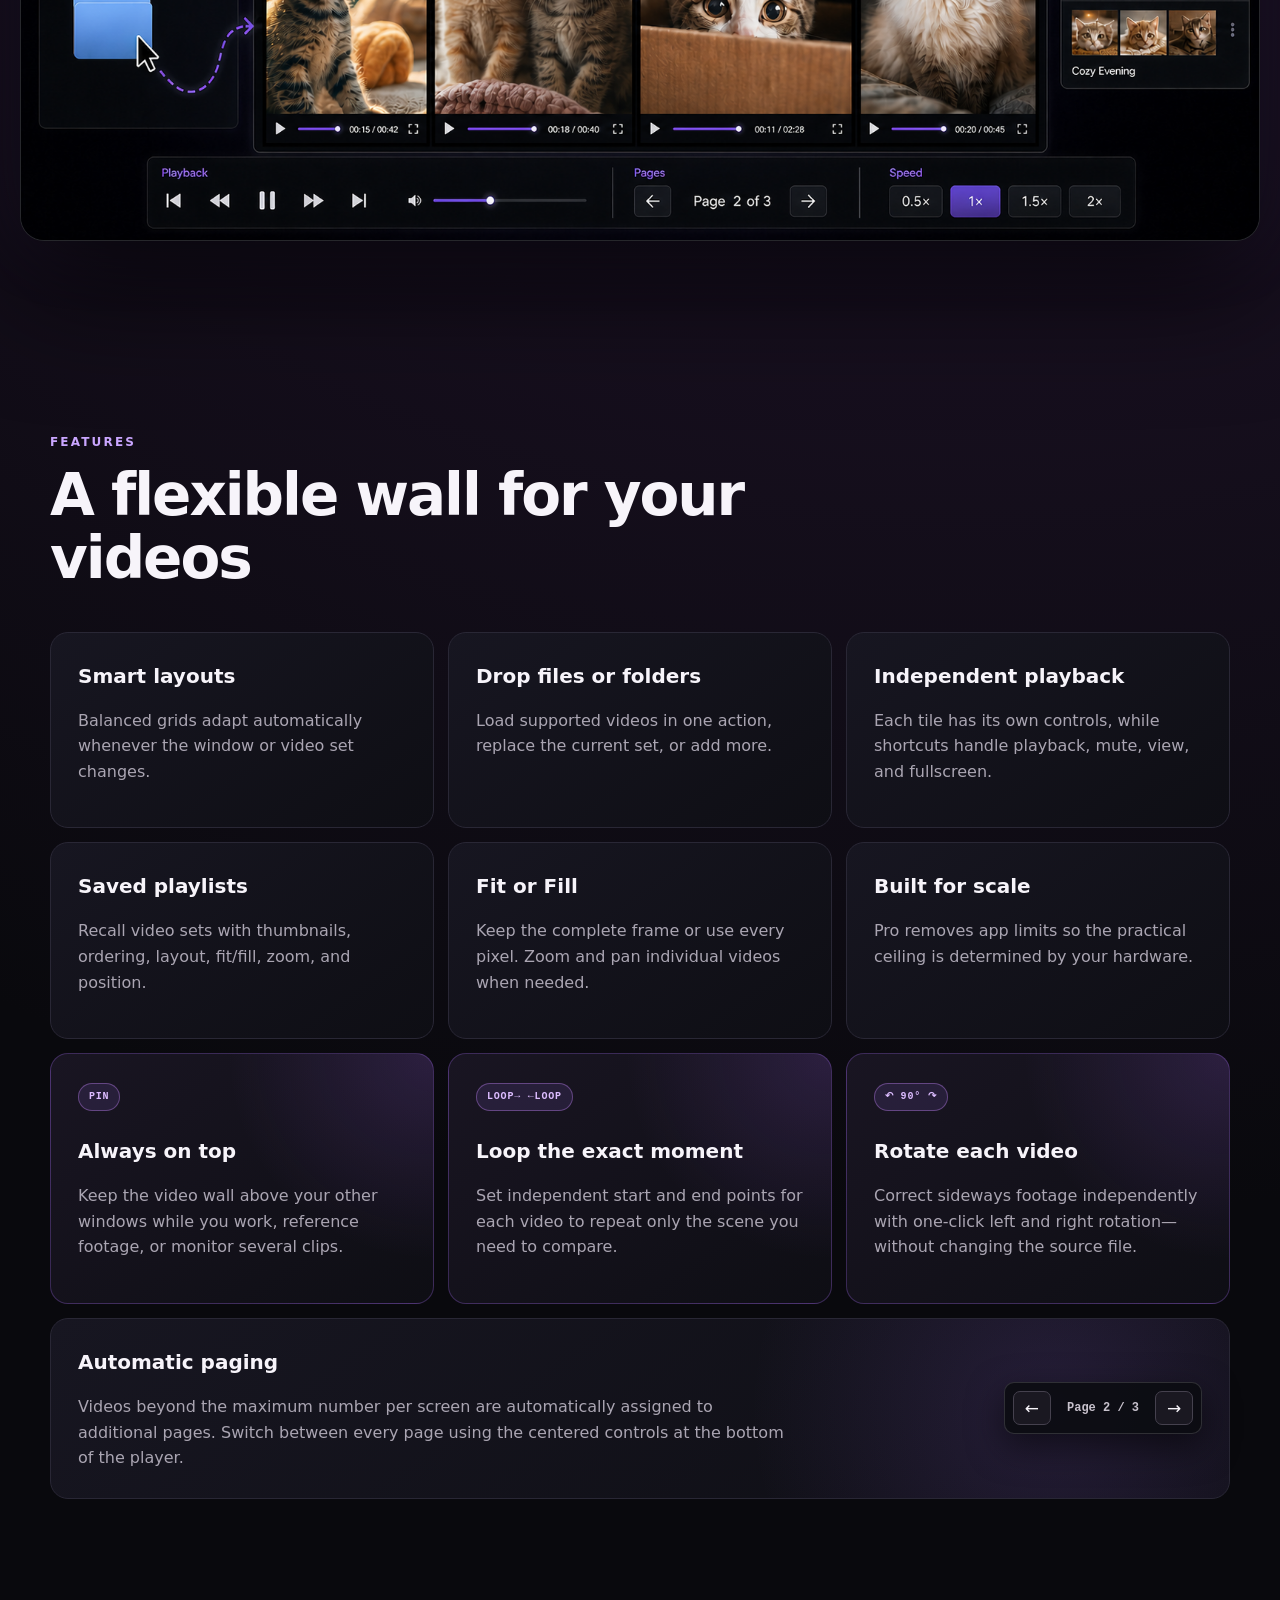
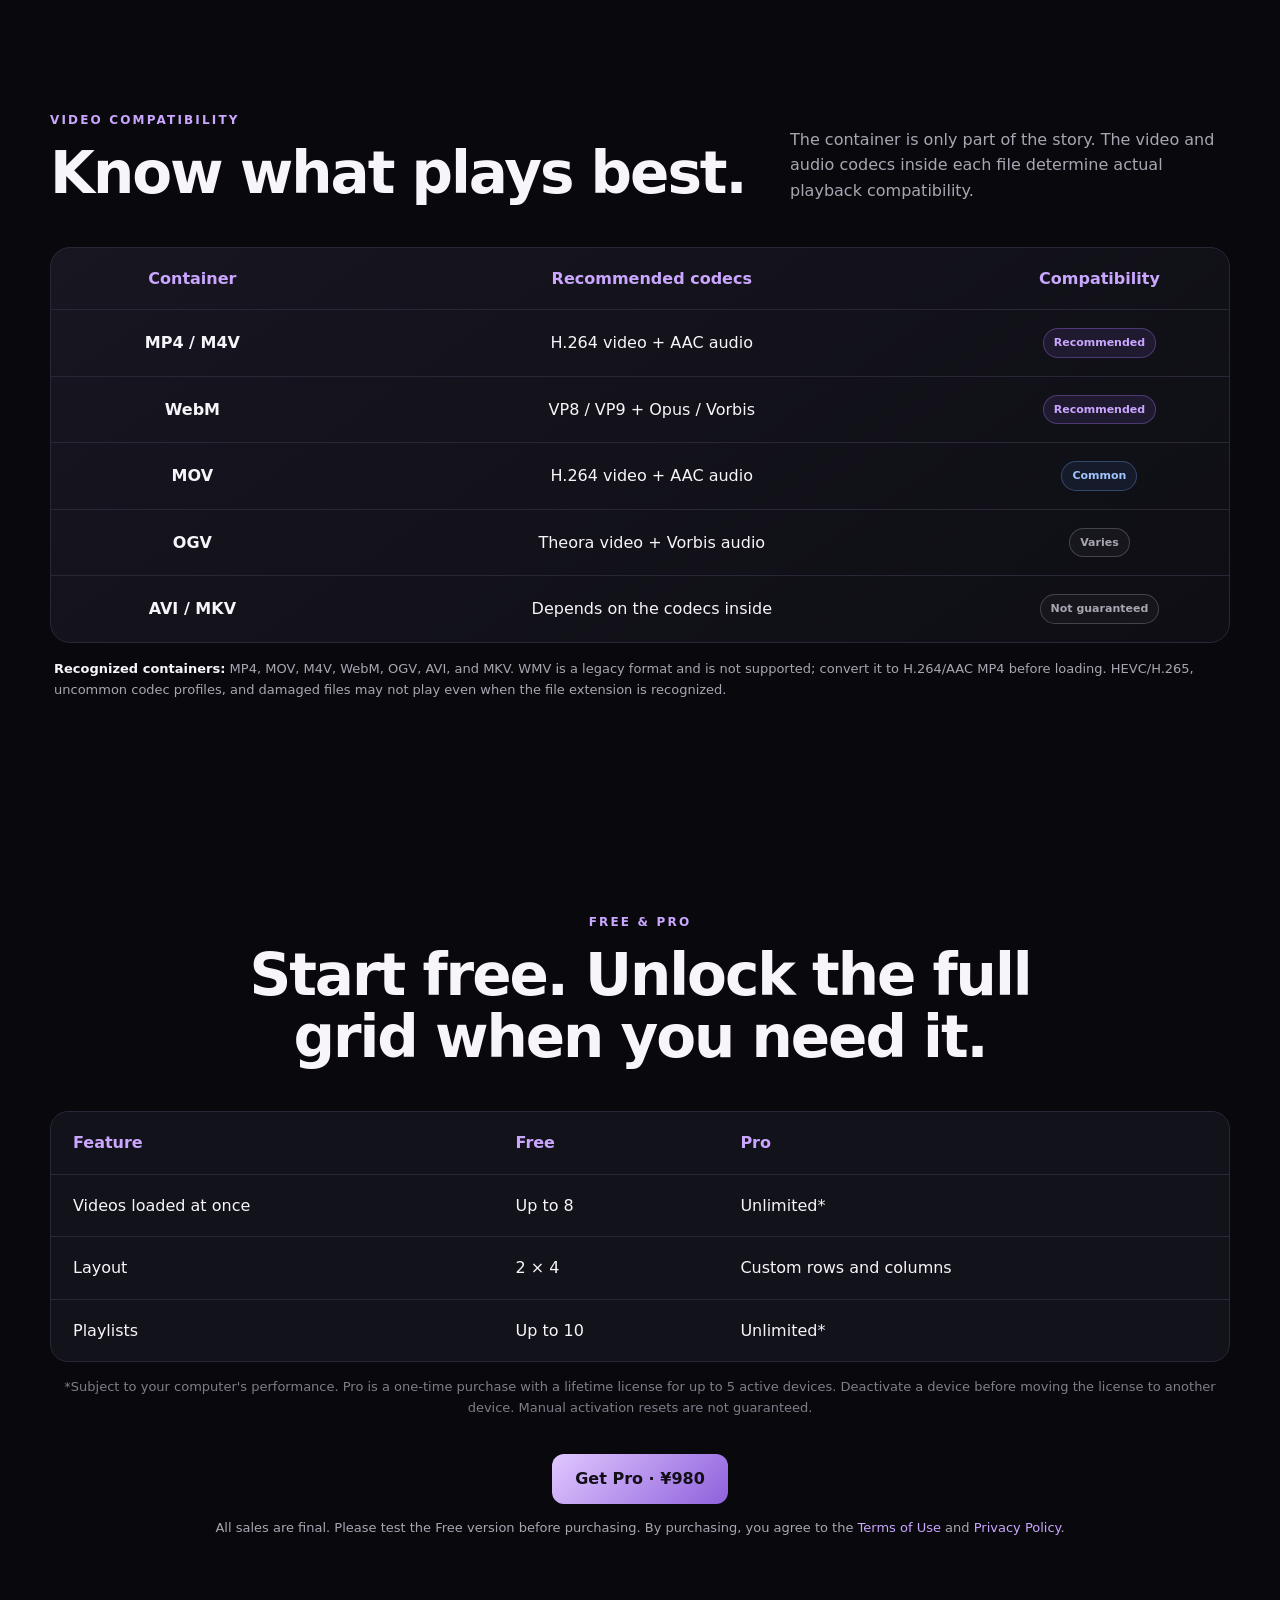
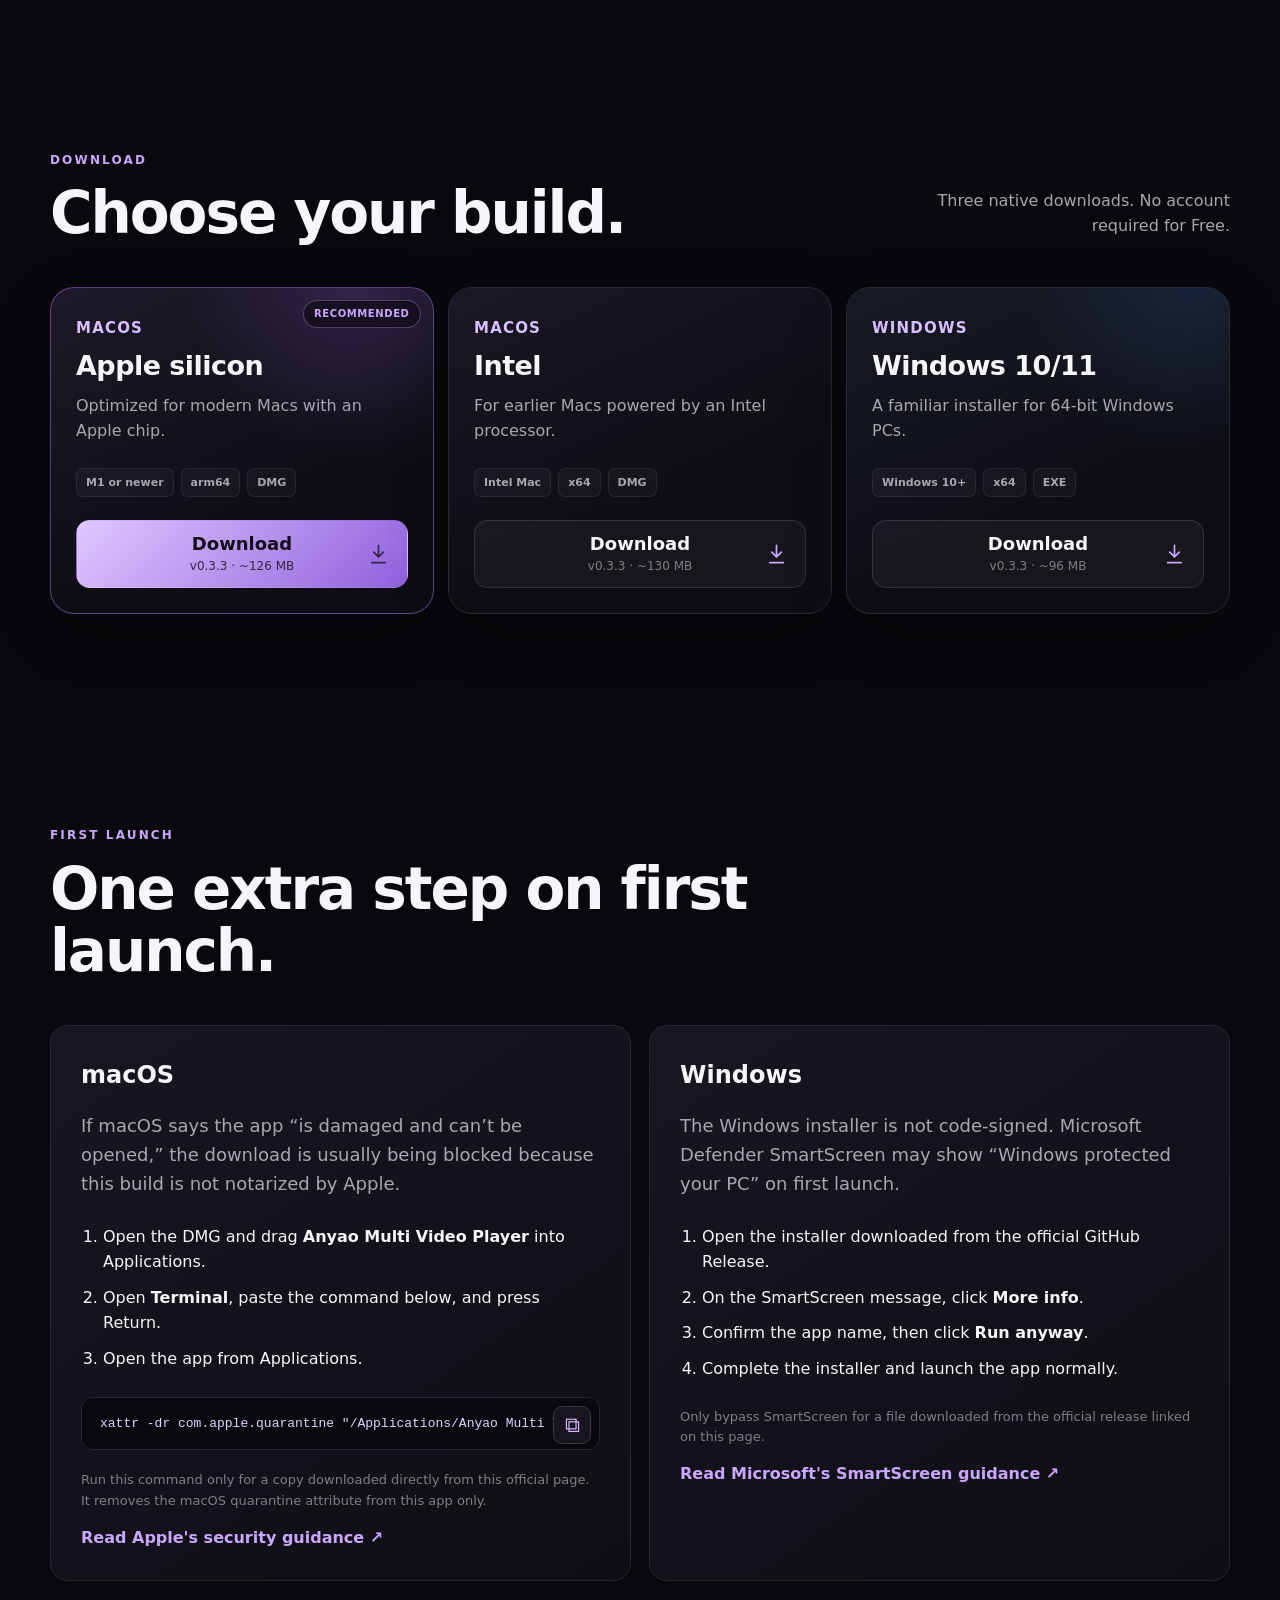
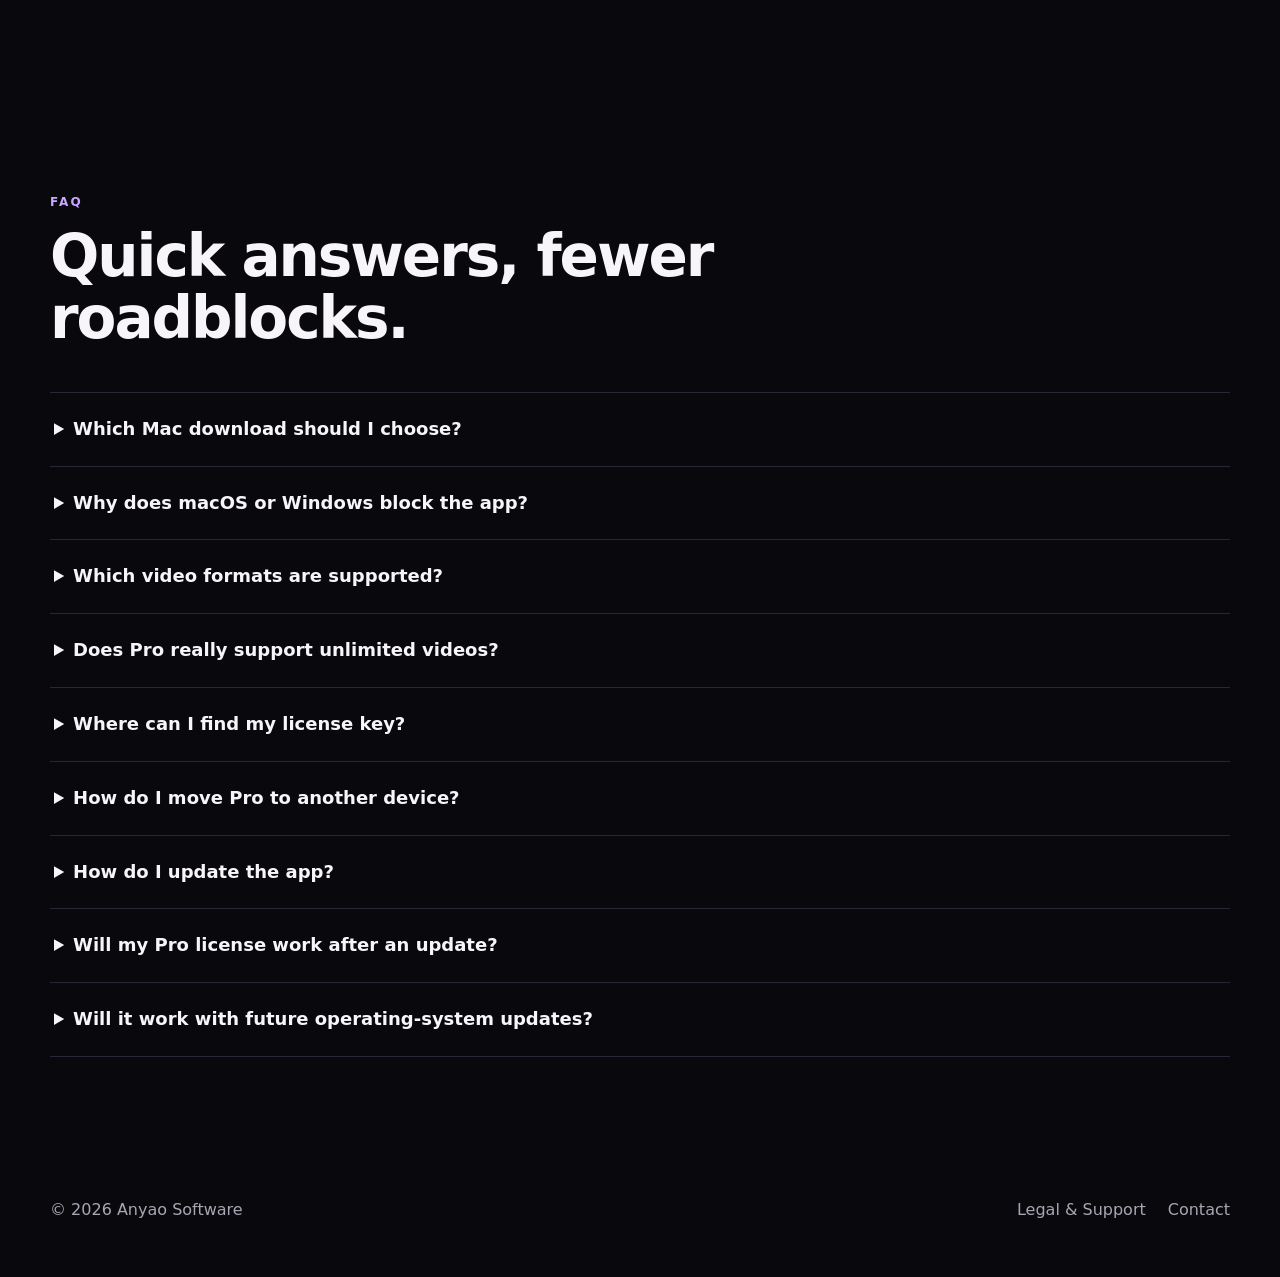
==== commit 9a163620: "Highlight pin rotation and loop features" ====
--- a/index.html
+++ b/index.html
@@ -3,7 +3,7 @@
   <head>
     <meta charset="UTF-8" />
     <meta name="viewport" content="width=device-width, initial-scale=1" />
-    <meta name="description" content="Play multiple local videos at once in an adaptive grid. Download Anyao Multi Video Player free for Apple silicon, Intel Mac, and Windows 10/11." />
+    <meta name="description" content="Play multiple local videos at once with adaptive grids, per-video rotation and looping, saved playlists, and an always-on-top window. Free for Mac and Windows." />
     <meta name="google-site-verification" content="KfYocEQhTSIYEuigC1DOJLBaySNf2OdBuXuCEnFZq0U" />
     <meta name="robots" content="index, follow, max-image-preview:large" />
     <meta name="theme-color" content="#08090c" />
@@ -16,7 +16,7 @@
     <meta property="og:locale" content="en_US" />
     <meta property="og:site_name" content="Anyao Multi Video Player" />
     <meta property="og:title" content="Multi Video Player for Mac &amp; Windows | Anyao" />
-    <meta property="og:description" content="Play and compare multiple local videos at once in a flexible grid. Free download for macOS and Windows." />
+    <meta property="og:description" content="Compare multiple local videos with rotation, loop ranges, saved layouts, paging, and an always-on-top window." />
     <meta property="og:url" content="https://anyao3.github.io/anyao-multi-video-player-site/" />
     <meta property="og:image" content="https://anyao3.github.io/anyao-multi-video-player-site/assets/app-overview.png" />
     <meta property="og:image:width" content="1672" />
@@ -24,16 +24,16 @@
     <meta property="og:image:alt" content="Anyao Multi Video Player displaying several videos together in an adaptive grid" />
     <meta name="twitter:card" content="summary_large_image" />
     <meta name="twitter:title" content="Multi Video Player for Mac &amp; Windows | Anyao" />
-    <meta name="twitter:description" content="Play and compare multiple local videos at once in a flexible grid." />
+    <meta name="twitter:description" content="A local multi-video player with rotation, loop ranges, playlists, paging, and always-on-top PIN mode." />
     <meta name="twitter:image" content="https://anyao3.github.io/anyao-multi-video-player-site/assets/app-overview.png" />
     <meta name="twitter:image:alt" content="Anyao Multi Video Player displaying several videos together in an adaptive grid" />
-    <link rel="stylesheet" href="styles.css?v=12" />
+    <link rel="stylesheet" href="styles.css?v=13" />
     <script type="application/ld+json">
       {
         "@context": "https://schema.org",
         "@type": "SoftwareApplication",
         "name": "Anyao Multi Video Player",
-        "description": "A local-first desktop application for playing, comparing, arranging, and paging through multiple videos at once.",
+        "description": "A local-first desktop application for playing, comparing, rotating, looping, arranging, and paging through multiple videos at once.",
         "url": "https://anyao3.github.io/anyao-multi-video-player-site/",
         "image": "https://anyao3.github.io/anyao-multi-video-player-site/assets/app-overview.png",
         "screenshot": "https://anyao3.github.io/anyao-multi-video-player-site/assets/app-overview.png",
@@ -41,14 +41,14 @@
         "applicationSubCategory": "Video player",
         "operatingSystem": "macOS, Windows 10, Windows 11",
         "softwareVersion": "0.3.3",
-        "isAccessibleForFree": false,
+        "isAccessibleForFree": true,
         "offers": {
           "@type": "Offer",
           "name": "Free edition",
           "price": "0",
           "priceCurrency": "JPY",
           "url": "https://anyao3.github.io/anyao-multi-video-player-site/#download",
-          "availability": "https://schema.org/PreOrder"
+          "availability": "https://schema.org/InStock"
         },
         "featureList": [
           "Play multiple videos at once",
@@ -57,6 +57,9 @@
           "Automatic paging for large video sets",
           "Local playlists with thumbnails",
           "Per-video zoom and pan",
+          "Per-video 90-degree rotation",
+          "Per-video loop start and end points",
+          "Always-on-top PIN mode",
           "Local-first video processing"
         ],
         "author": {
@@ -105,6 +108,9 @@
           <article><h3>Saved playlists</h3><p>Recall video sets with thumbnails, ordering, layout, fit/fill, zoom, and position.</p></article>
           <article><h3>Fit or Fill</h3><p>Keep the complete frame or use every pixel. Zoom and pan individual videos when needed.</p></article>
           <article><h3>Built for scale</h3><p>Pro removes app limits so the practical ceiling is determined by your hardware.</p></article>
+          <article class="feature-highlight"><span class="feature-tag">PIN</span><h3>Always on top</h3><p>Keep the video wall above your other windows while you work, reference footage, or monitor several clips.</p></article>
+          <article class="feature-highlight"><span class="feature-tag">LOOP→ ←LOOP</span><h3>Loop the exact moment</h3><p>Set independent start and end points for each video to repeat only the scene you need to compare.</p></article>
+          <article class="feature-highlight"><span class="feature-tag">↶ 90° ↷</span><h3>Rotate each video</h3><p>Correct sideways footage independently with one-click left and right rotation—without changing the source file.</p></article>
           <article class="paging-feature"><div><h3>Automatic paging</h3><p>Videos beyond the maximum number per screen are automatically assigned to additional pages. Switch between every page using the centered controls at the bottom of the player.</p></div><div class="pager-demo" aria-label="Example page controls"><span aria-hidden="true">←</span><strong>Page 2 / 3</strong><span aria-hidden="true">→</span></div></article>
         </div>
       </section>
--- a/styles.css
+++ b/styles.css
@@ -39,6 +39,8 @@
 h2 { max-width:800px; margin:7px 0 42px; font-size:clamp(34px,5vw,58px); line-height:1.08; letter-spacing:-.035em; }
 .cards { display:grid; grid-template-columns:repeat(3,1fr); gap:14px; }
 .cards article { min-height:190px; padding:27px; border:1px solid var(--line); border-radius:18px; background:linear-gradient(145deg,#171621,#0e0e14); }
+.cards .feature-highlight { position:relative; overflow:hidden; border-color:#a970ff45; background:radial-gradient(circle at 100% 0,#9b5de52e,transparent 45%),linear-gradient(145deg,#191522,#0e0e14); }
+.feature-tag { display:inline-flex; min-height:28px; align-items:center; margin-bottom:24px; padding:6px 10px; border:1px solid #bd83ef66; border-radius:999px; background:#8f61dc24; color:#dcbcff; font:800 10px/1 ui-monospace,SFMono-Regular,Consolas,monospace; letter-spacing:.08em; }
 .cards .paging-feature { display:grid; min-height:150px; grid-column:1 / -1; grid-template-columns:minmax(0,1fr) auto; align-items:center; gap:45px; background:radial-gradient(circle at 85% 50%,#8f61dc2b,transparent 30%),linear-gradient(145deg,#171621,#0e0e14); }
 .paging-feature p { max-width:710px; margin-bottom:0; }
 .pager-demo { display:flex; align-items:center; gap:9px; padding:8px; border:1px solid #ffffff24; border-radius:10px; background:#0b0c10df; box-shadow:0 12px 35px #0008; white-space:nowrap; }
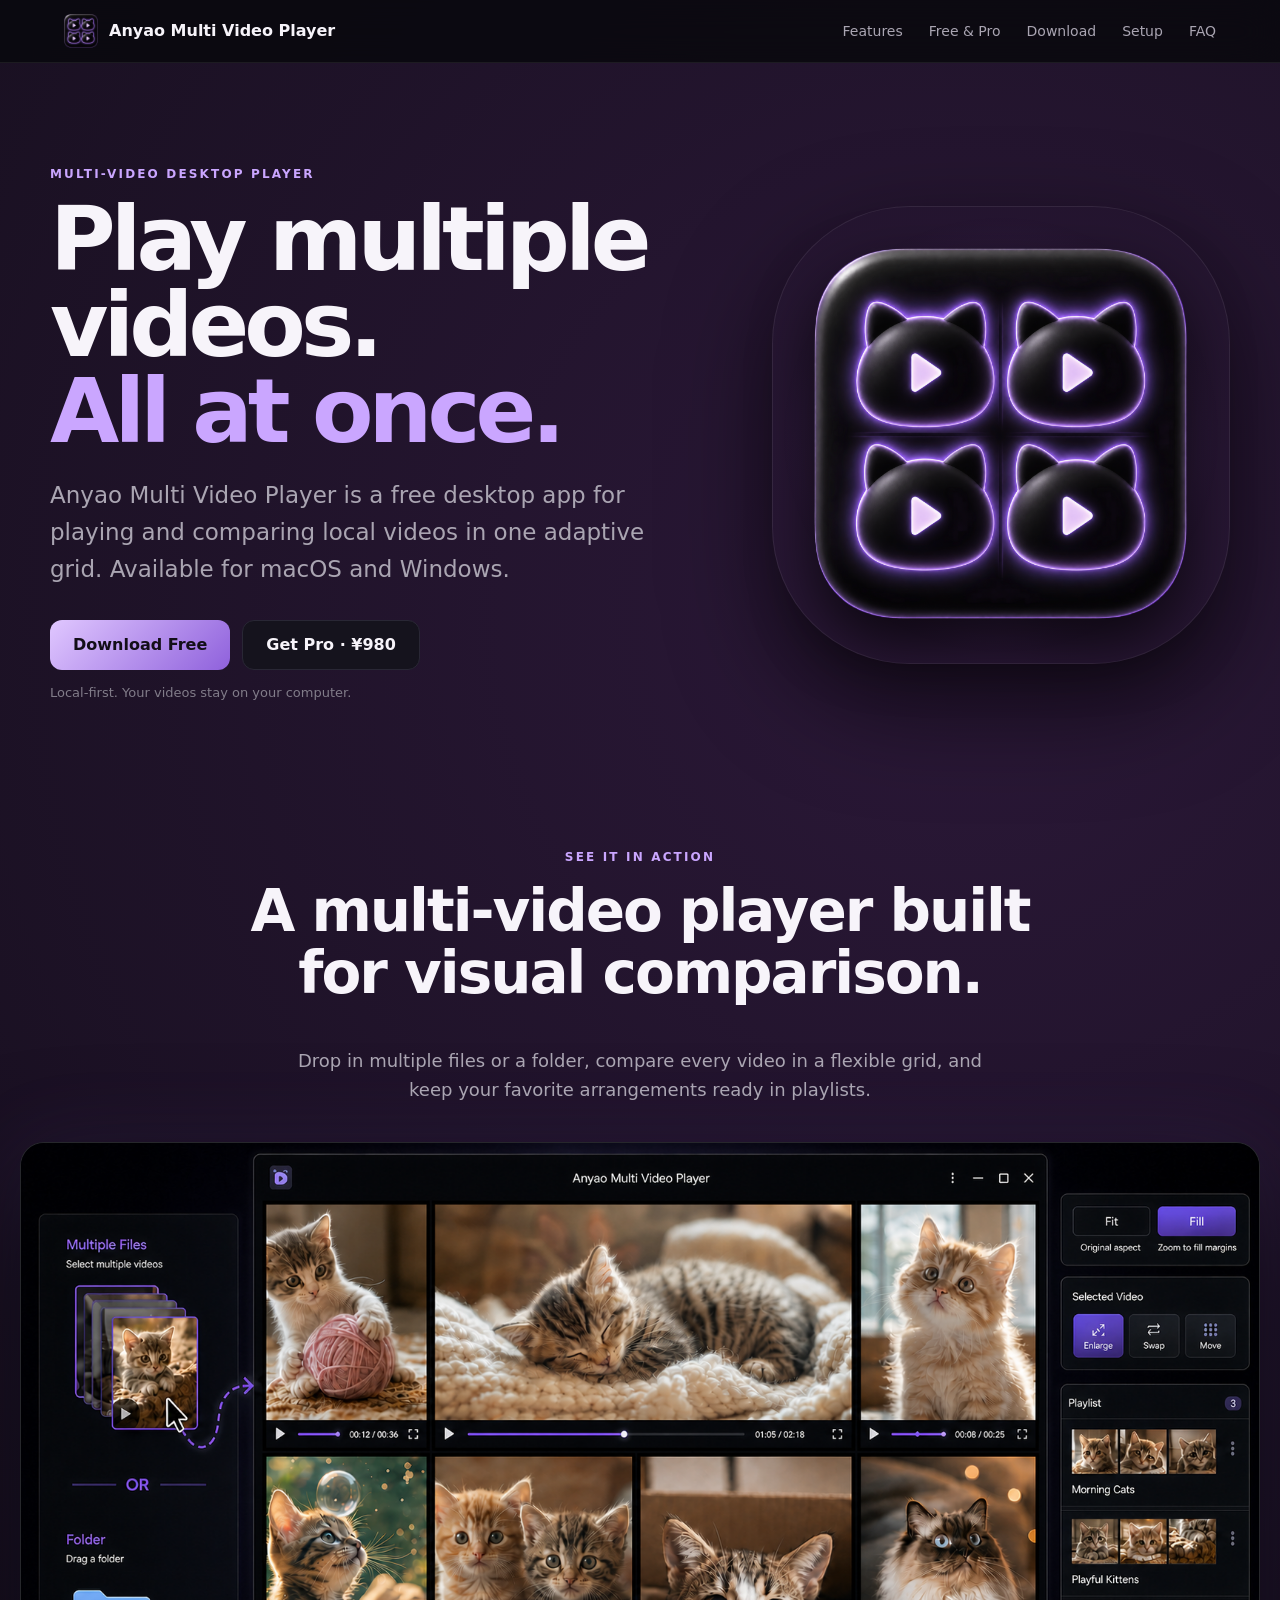
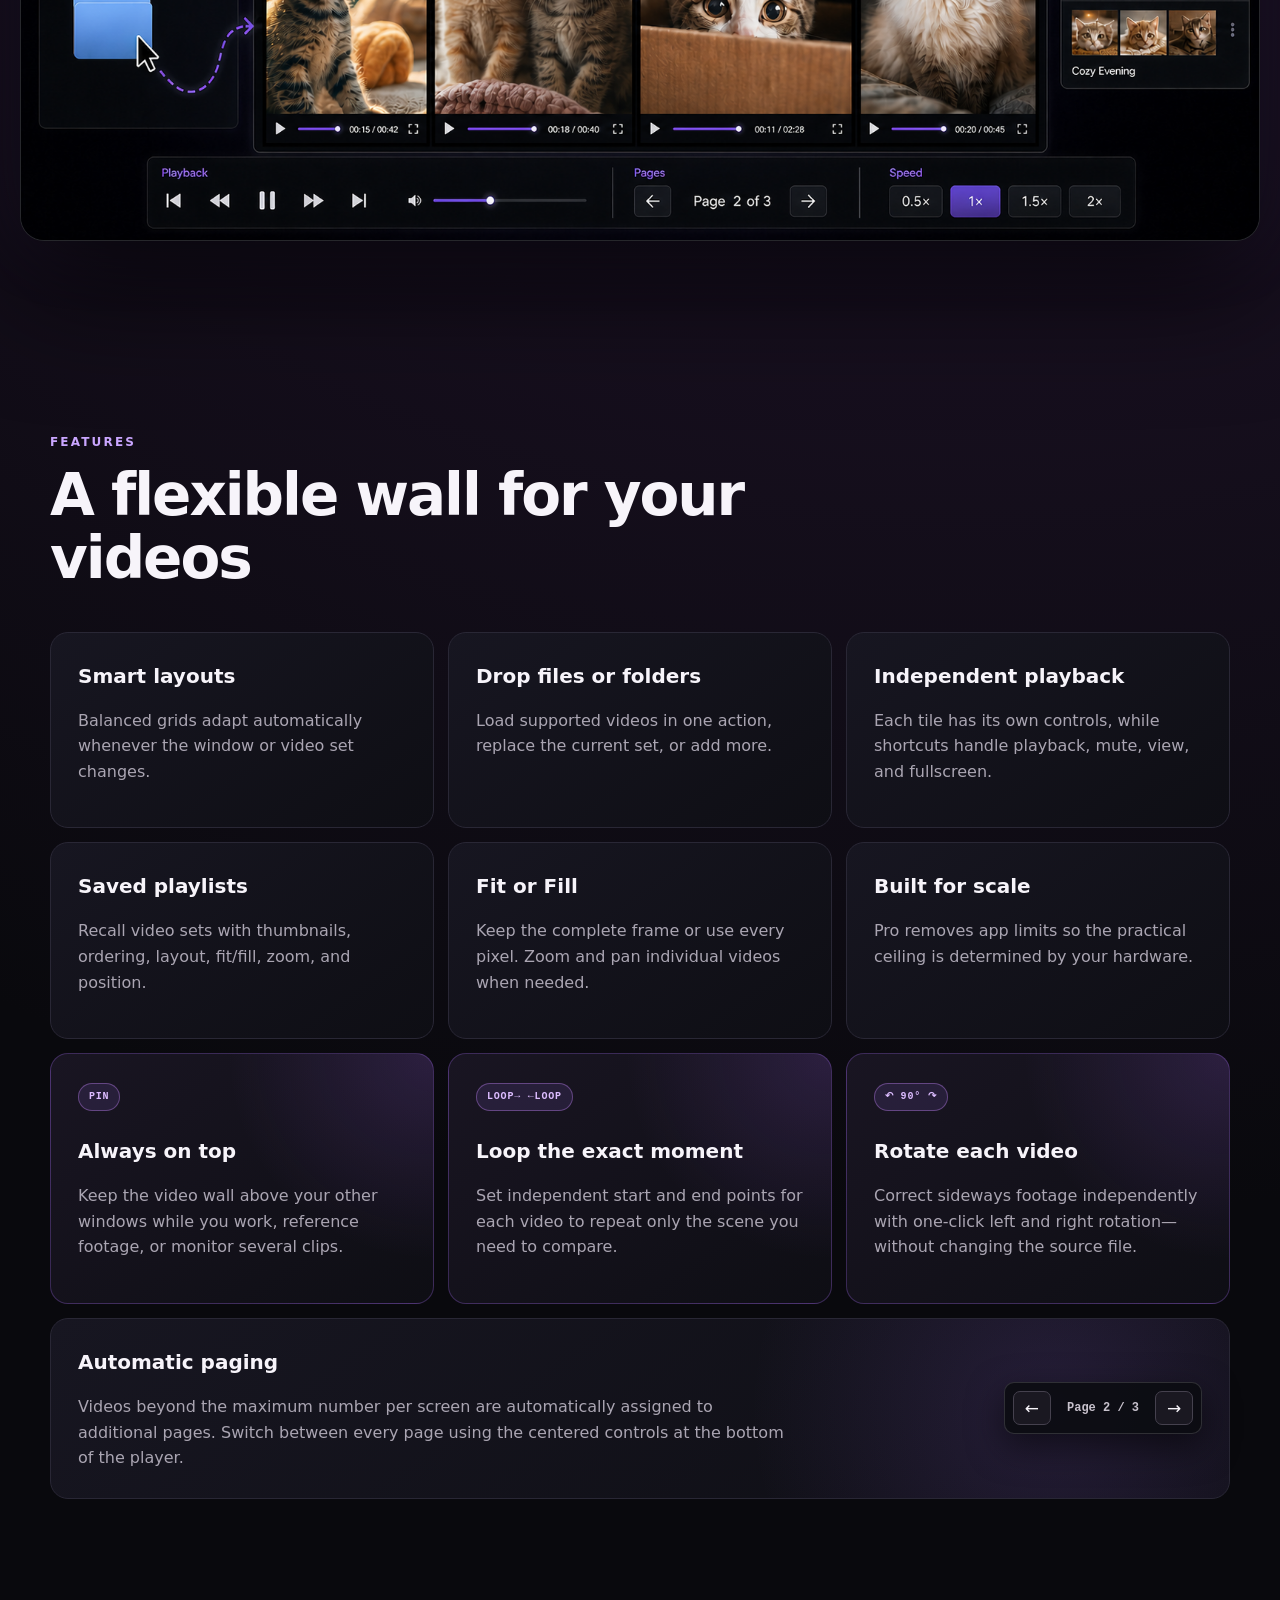
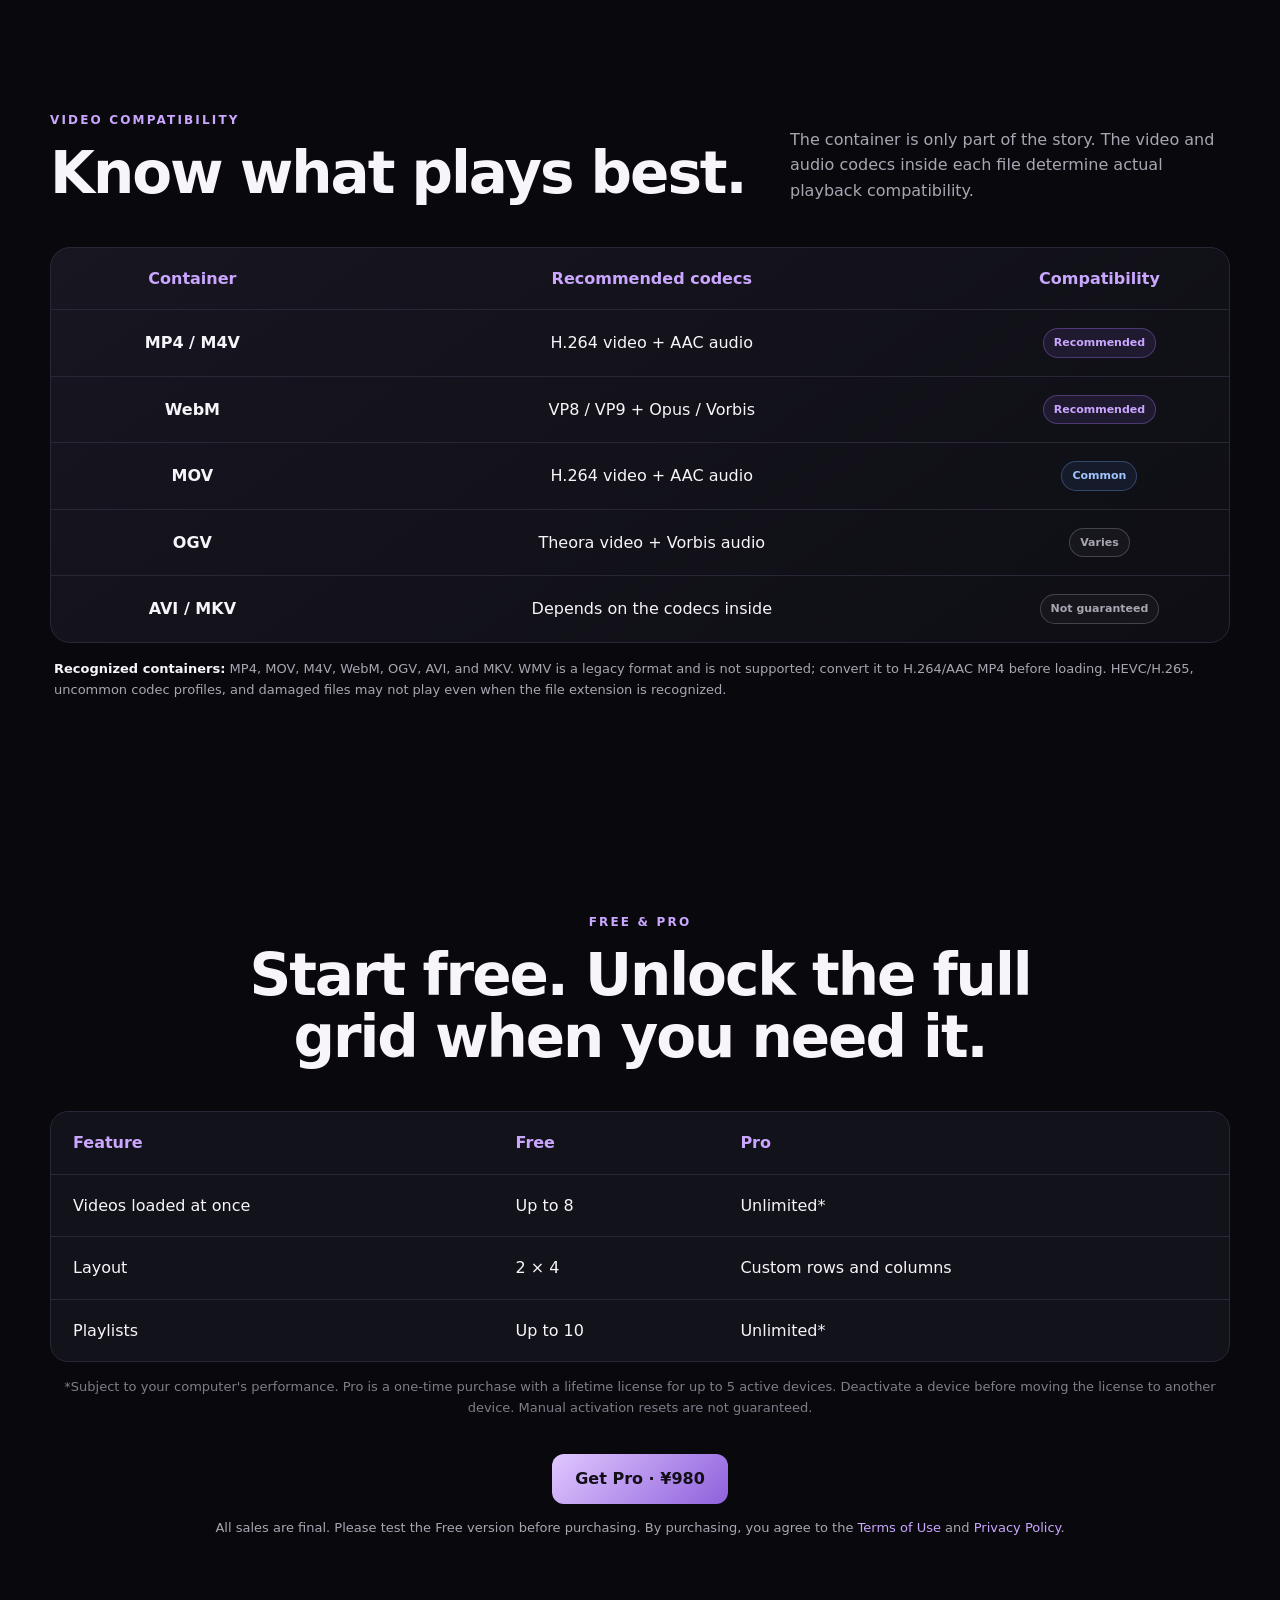
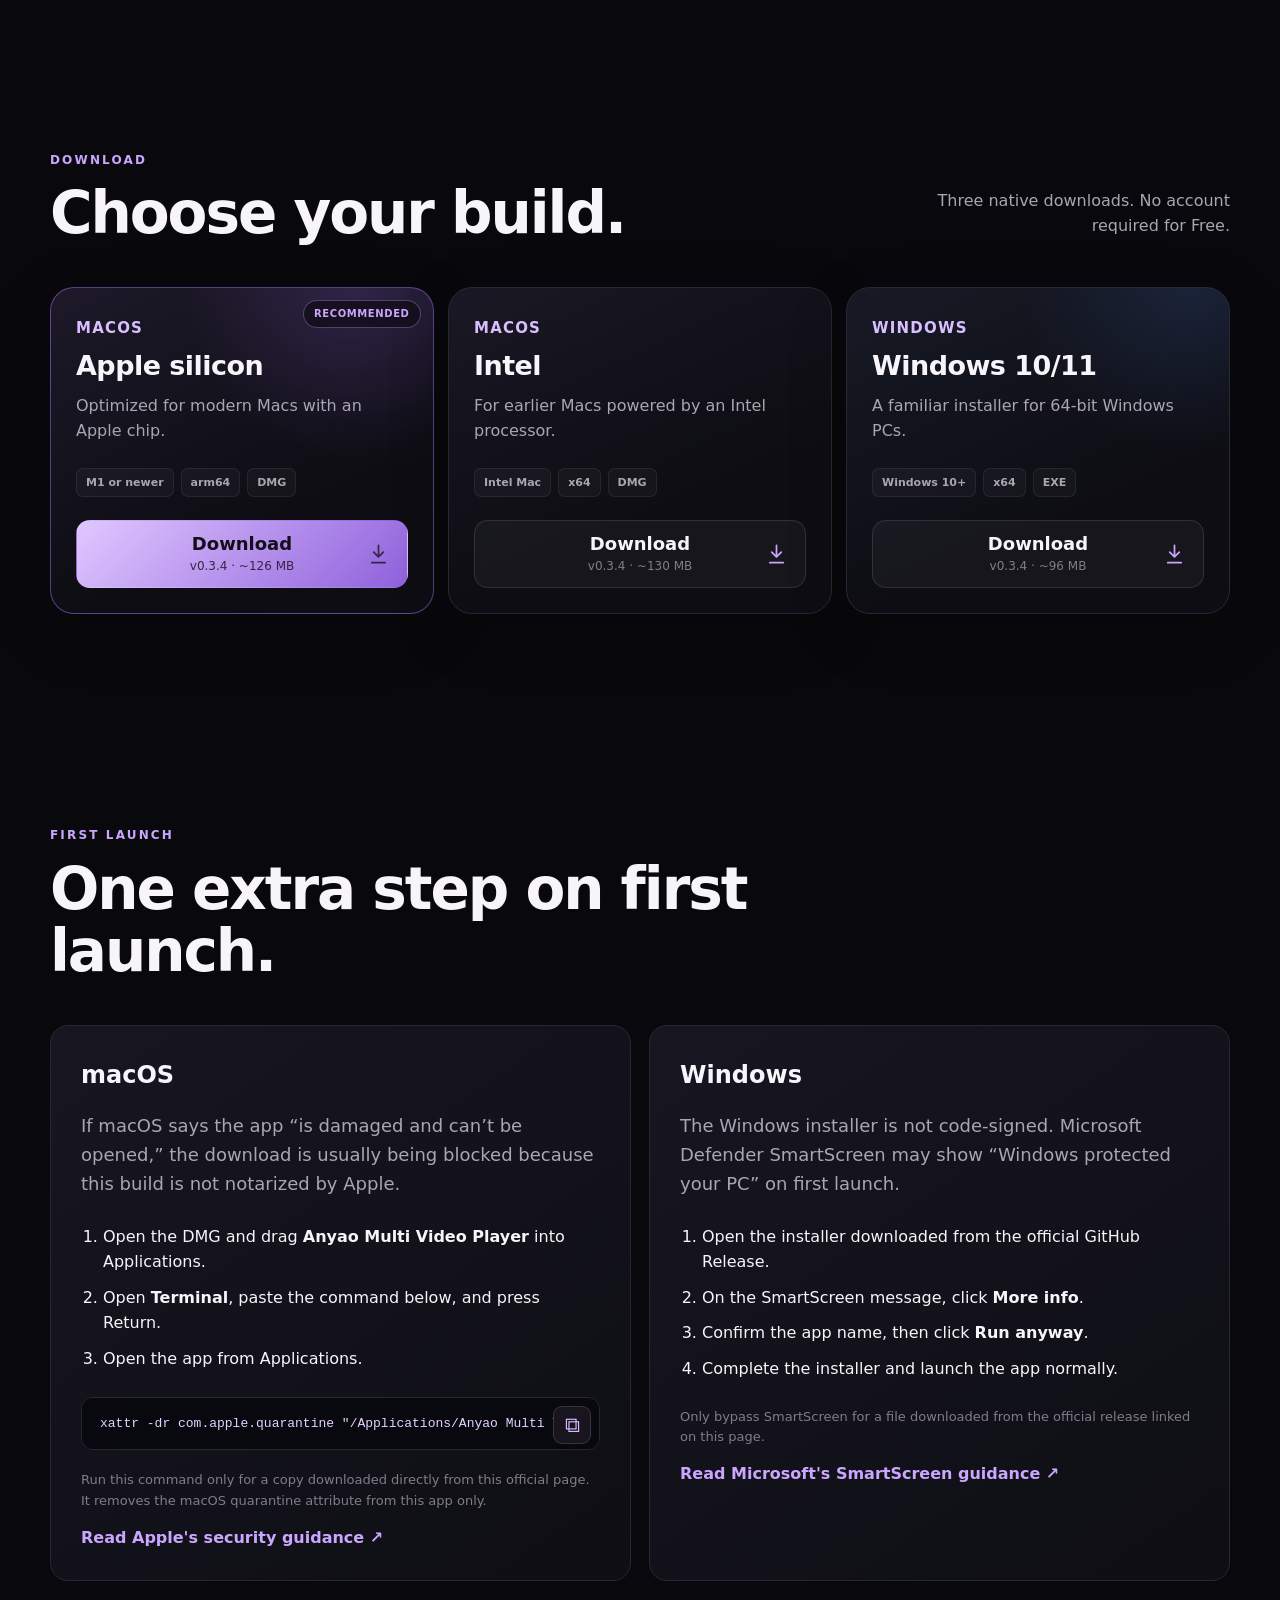
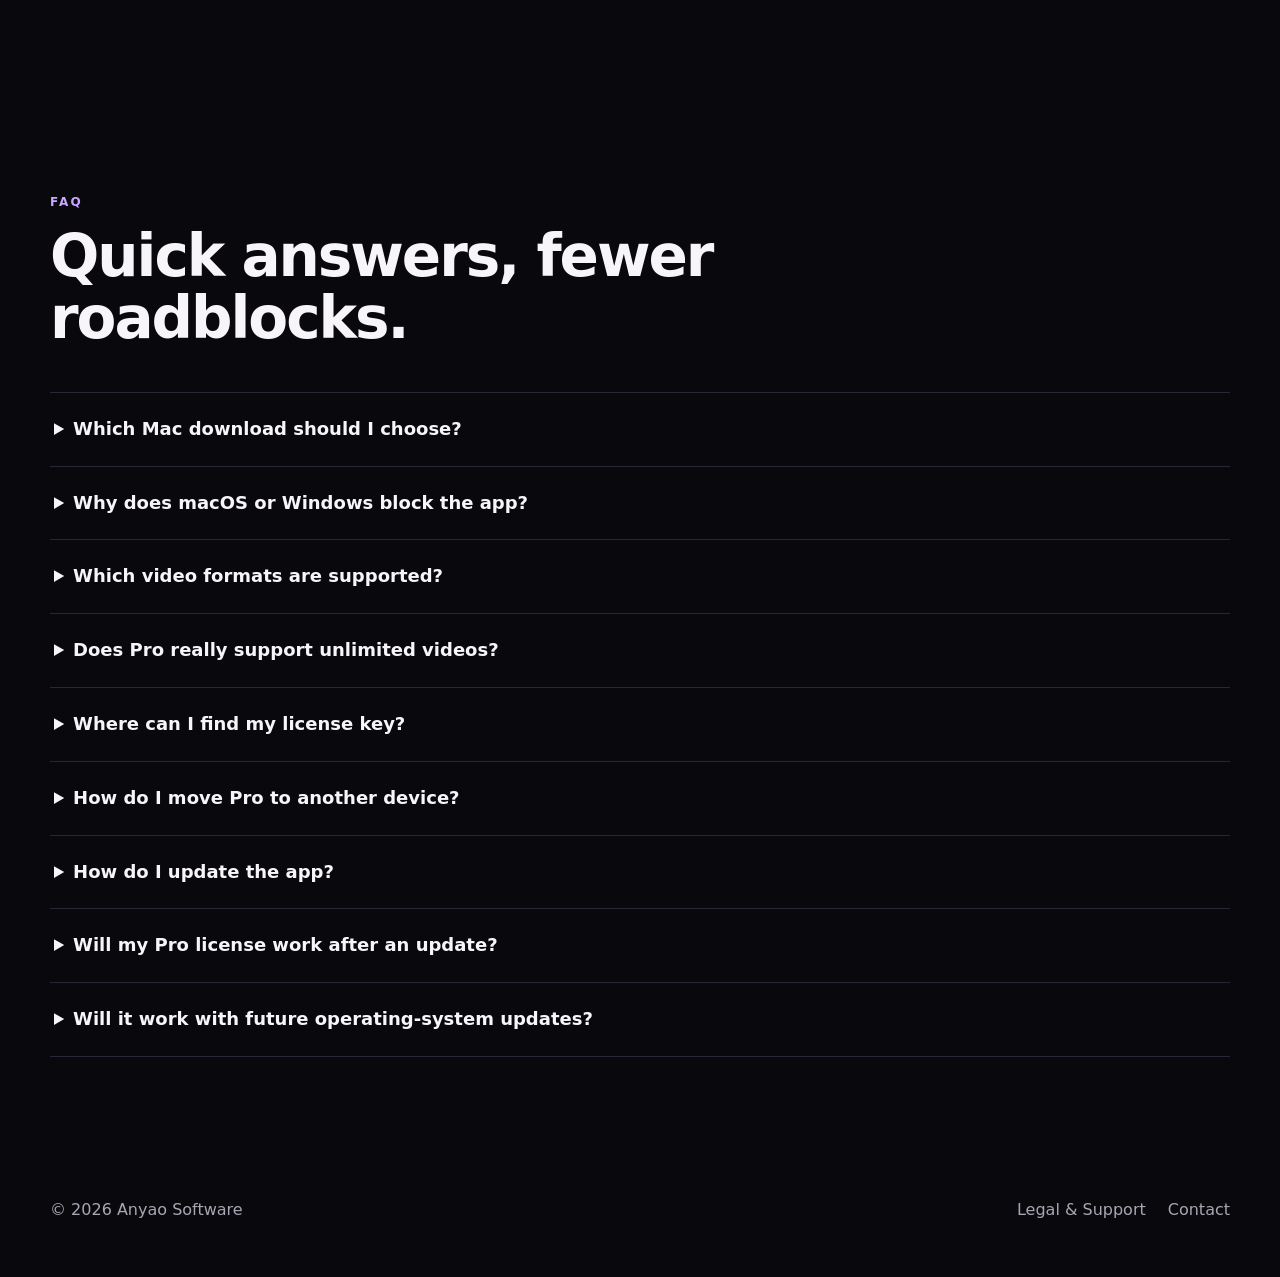
==== commit 997323ac: "Point downloads to v0.3.4" ====
--- a/index.html
+++ b/index.html
@@ -40,7 +40,7 @@
         "applicationCategory": "MultimediaApplication",
         "applicationSubCategory": "Video player",
         "operatingSystem": "macOS, Windows 10, Windows 11",
-        "softwareVersion": "0.3.3",
+        "softwareVersion": "0.3.4",
         "isAccessibleForFree": true,
         "offers": {
           "@type": "Offer",
@@ -146,17 +146,17 @@
             <span class="recommended">Recommended</span>
             <div><span class="platform">macOS</span><h3>Apple silicon</h3><p>Optimized for modern Macs with an Apple chip.</p></div>
             <div class="download-meta"><span>M1 or newer</span><span>arm64</span><span>DMG</span></div>
-            <a class="download-cta download-mac-arm64"><span>Download</span><small>v0.3.3 · ~126 MB</small><svg aria-hidden="true" viewBox="0 0 24 24"><path d="M12 3v12m0 0 5-5m-5 5-5-5M5 21h14" /></svg></a>
+            <a class="download-cta download-mac-arm64"><span>Download</span><small>v0.3.4 · ~126 MB</small><svg aria-hidden="true" viewBox="0 0 24 24"><path d="M12 3v12m0 0 5-5m-5 5-5-5M5 21h14" /></svg></a>
           </article>
           <article class="download-card">
             <div><span class="platform">macOS</span><h3>Intel</h3><p>For earlier Macs powered by an Intel processor.</p></div>
             <div class="download-meta"><span>Intel Mac</span><span>x64</span><span>DMG</span></div>
-            <a class="download-cta download-mac-x64"><span>Download</span><small>v0.3.3 · ~130 MB</small><svg aria-hidden="true" viewBox="0 0 24 24"><path d="M12 3v12m0 0 5-5m-5 5-5-5M5 21h14" /></svg></a>
+            <a class="download-cta download-mac-x64"><span>Download</span><small>v0.3.4 · ~130 MB</small><svg aria-hidden="true" viewBox="0 0 24 24"><path d="M12 3v12m0 0 5-5m-5 5-5-5M5 21h14" /></svg></a>
           </article>
           <article class="download-card windows-card">
             <div><span class="platform">Windows</span><h3>Windows 10/11</h3><p>A familiar installer for 64-bit Windows PCs.</p></div>
             <div class="download-meta"><span>Windows 10+</span><span>x64</span><span>EXE</span></div>
-            <a class="download-cta download-windows"><span>Download</span><small>v0.3.3 · ~96 MB</small><svg aria-hidden="true" viewBox="0 0 24 24"><path d="M12 3v12m0 0 5-5m-5 5-5-5M5 21h14" /></svg></a>
+            <a class="download-cta download-windows"><span>Download</span><small>v0.3.4 · ~96 MB</small><svg aria-hidden="true" viewBox="0 0 24 24"><path d="M12 3v12m0 0 5-5m-5 5-5-5M5 21h14" /></svg></a>
           </article>
         </div>
       </section>
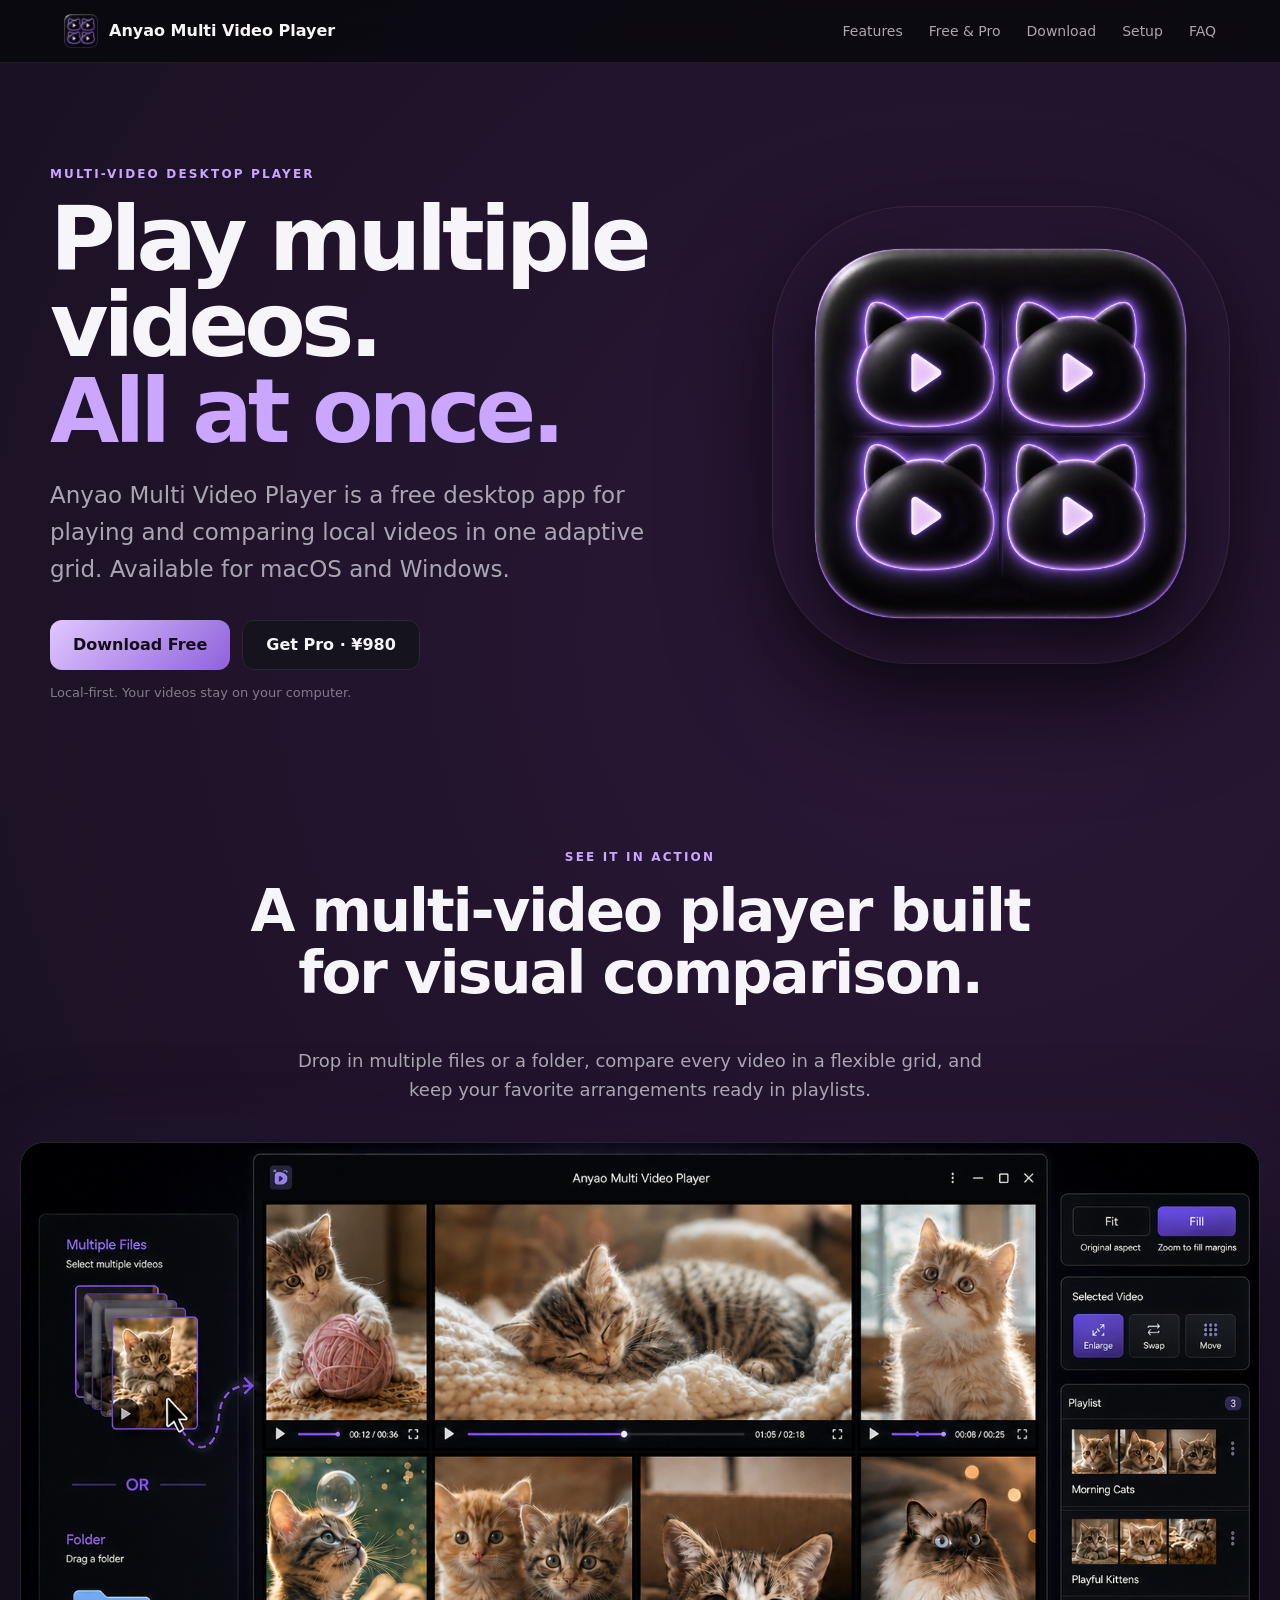
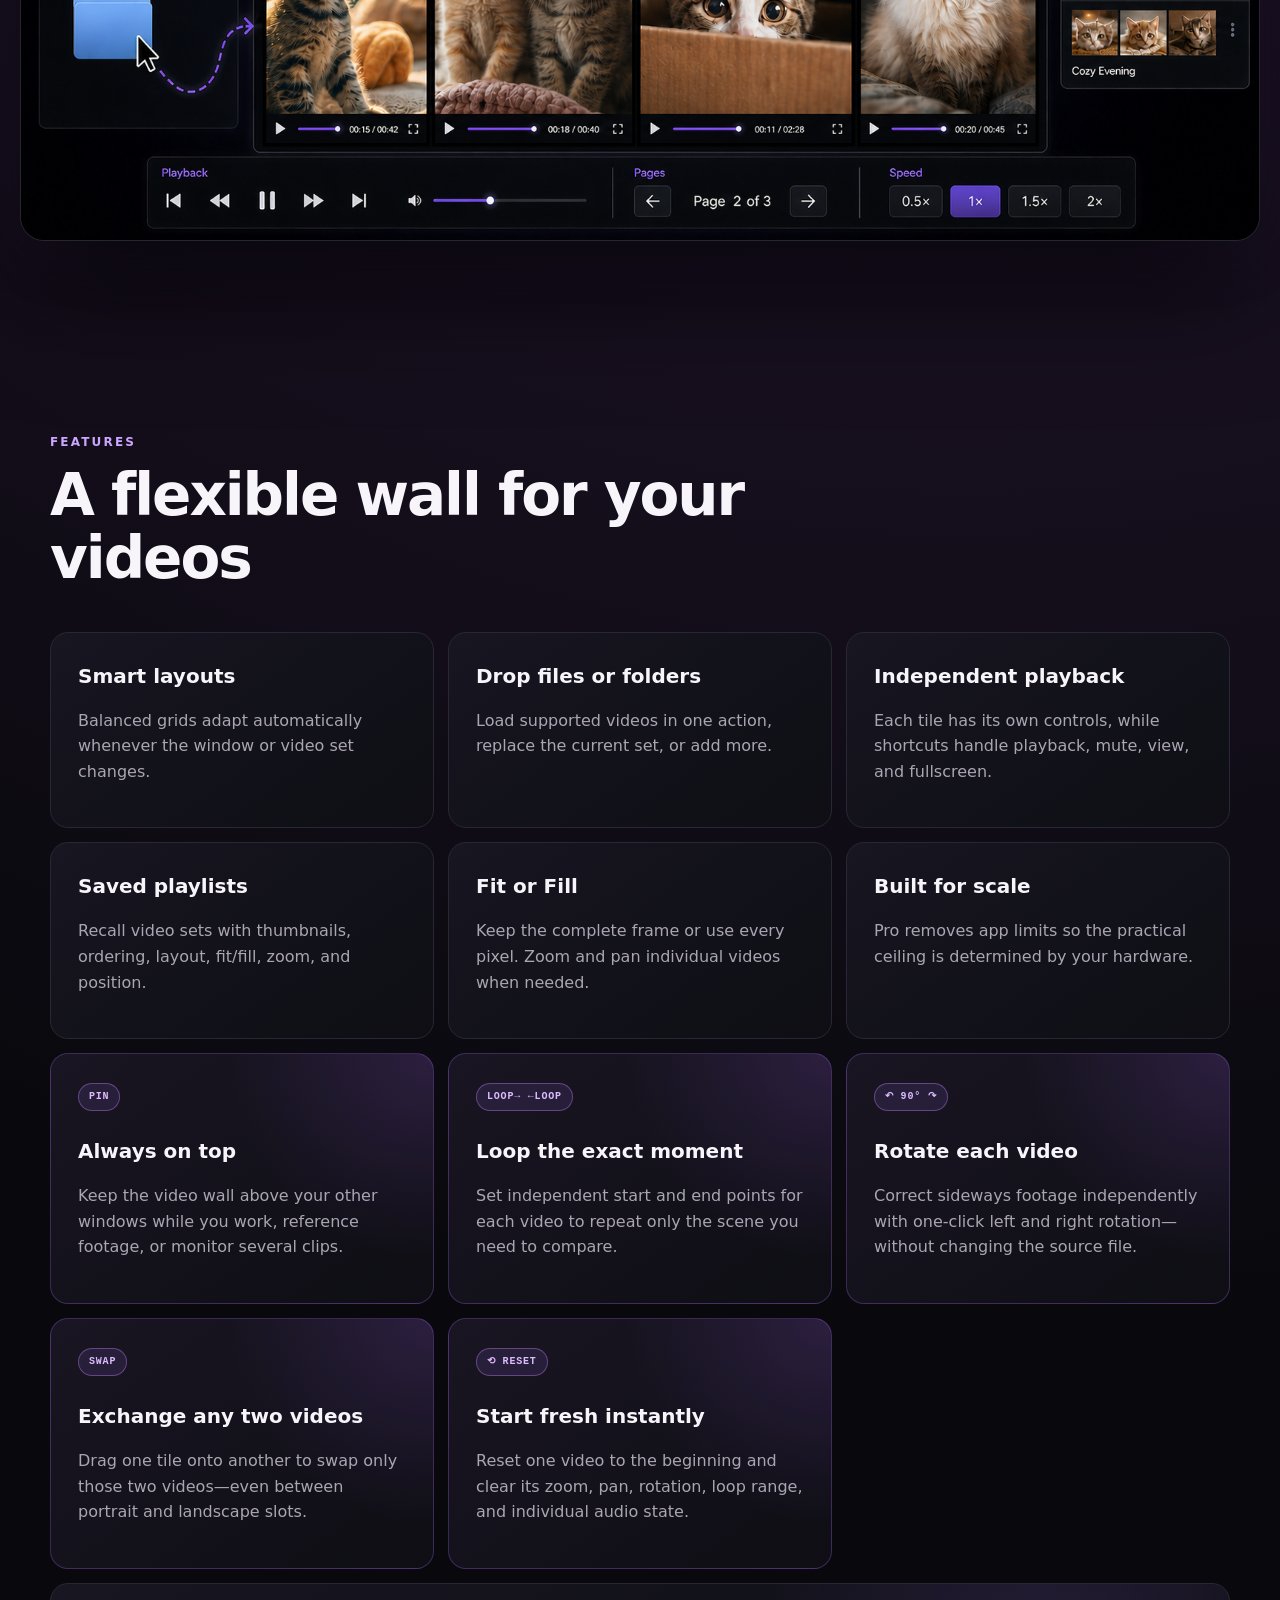
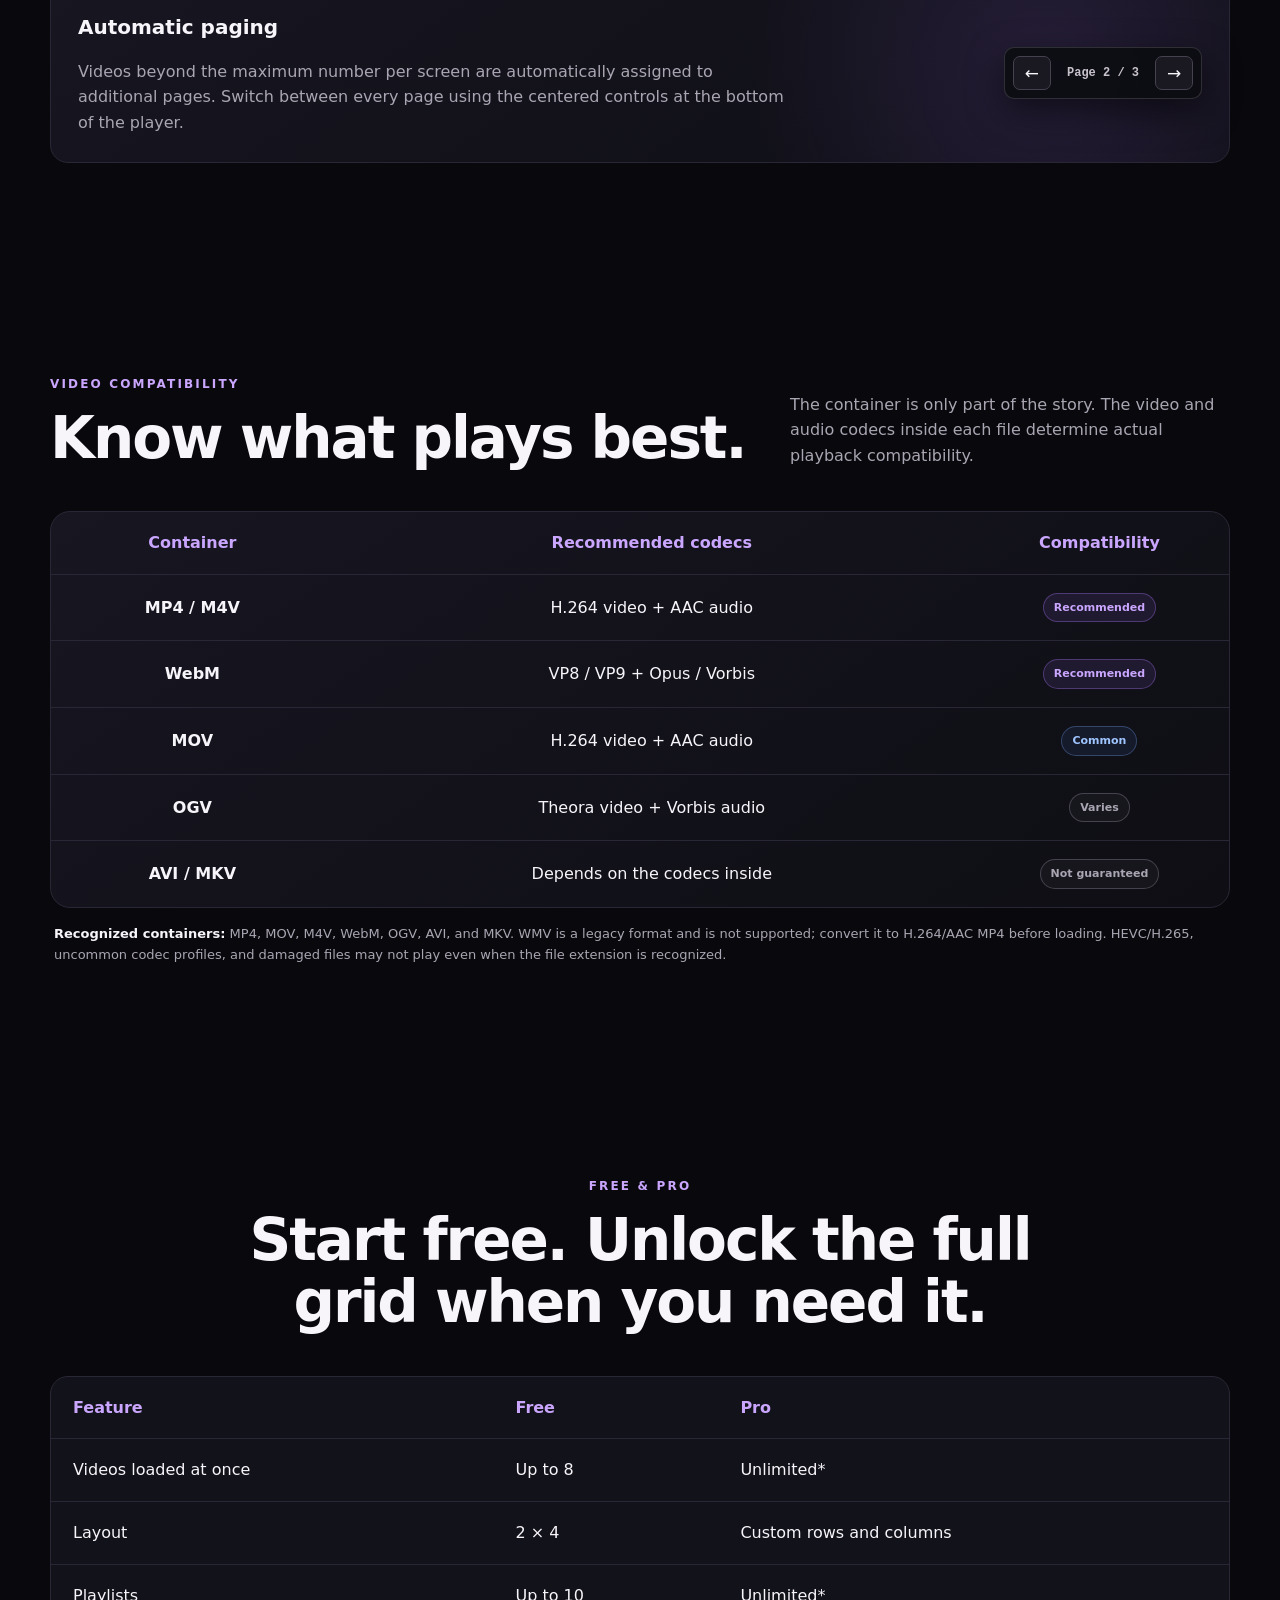
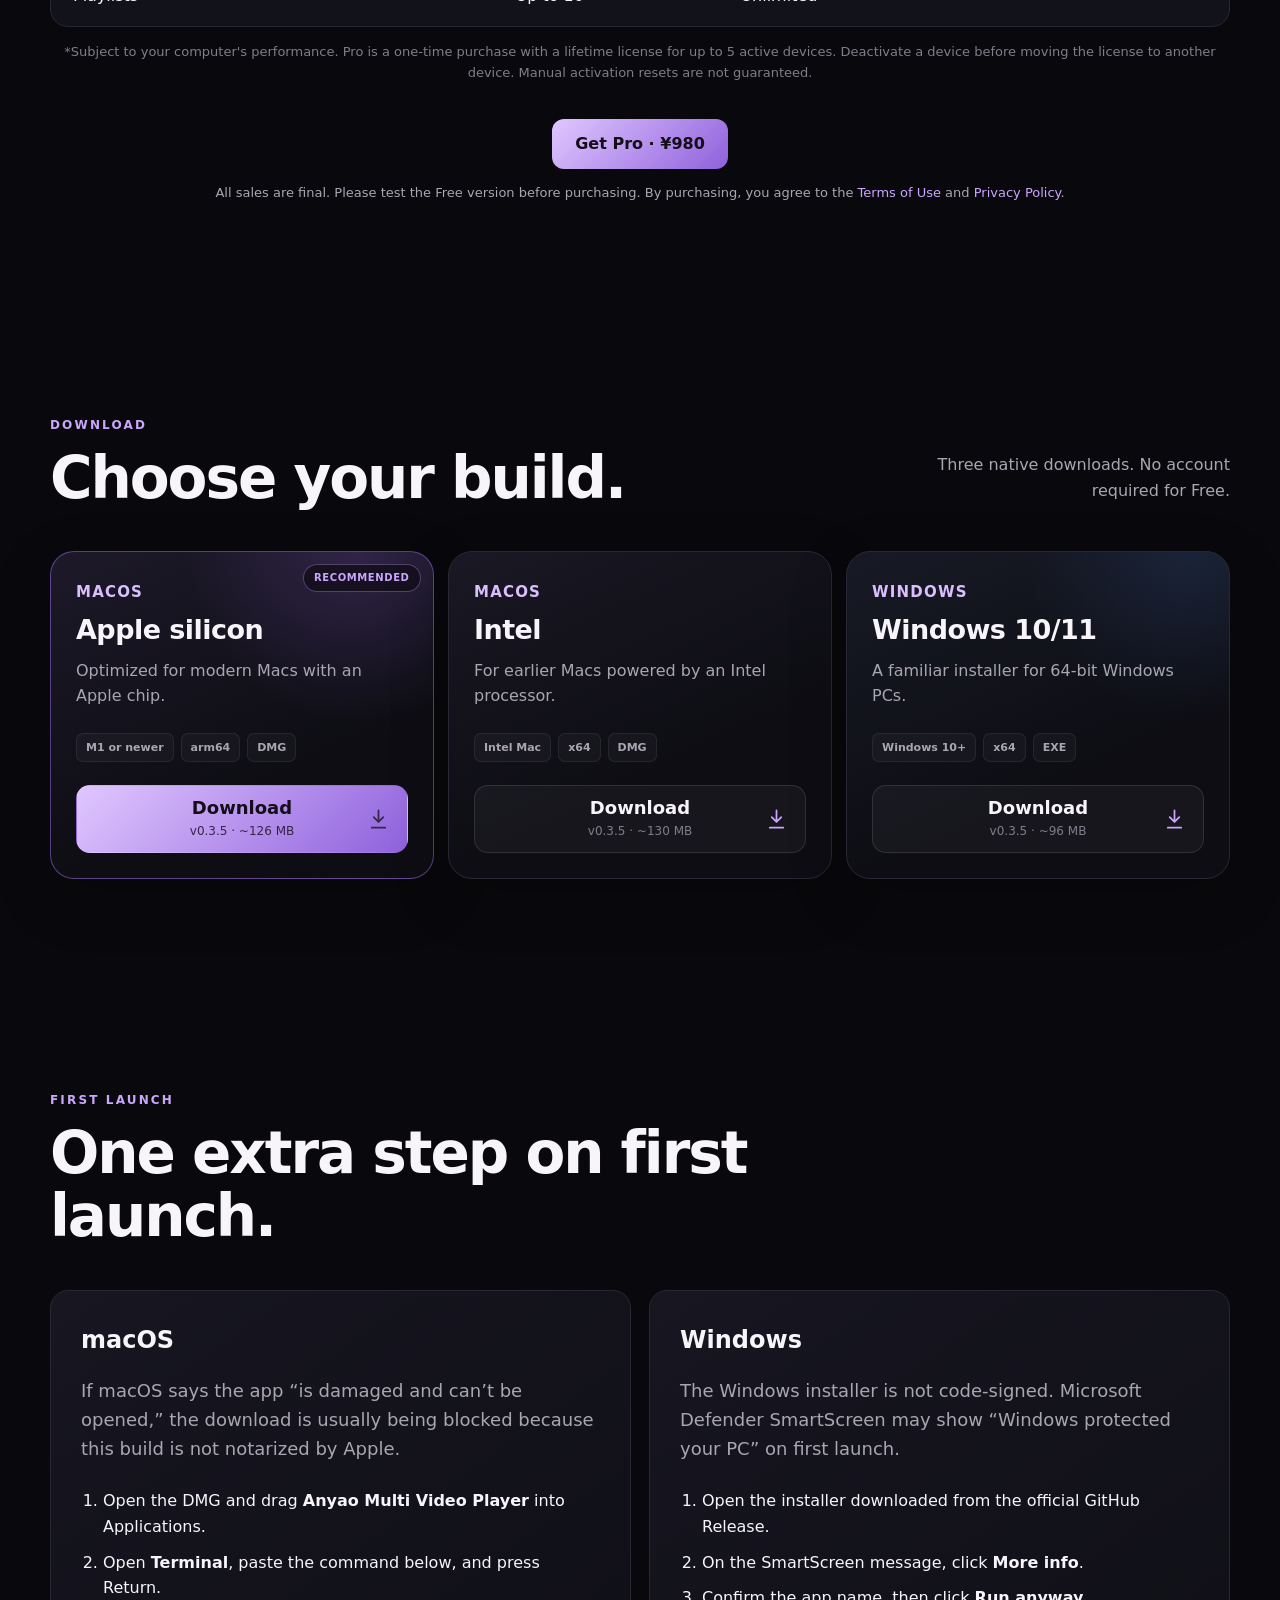
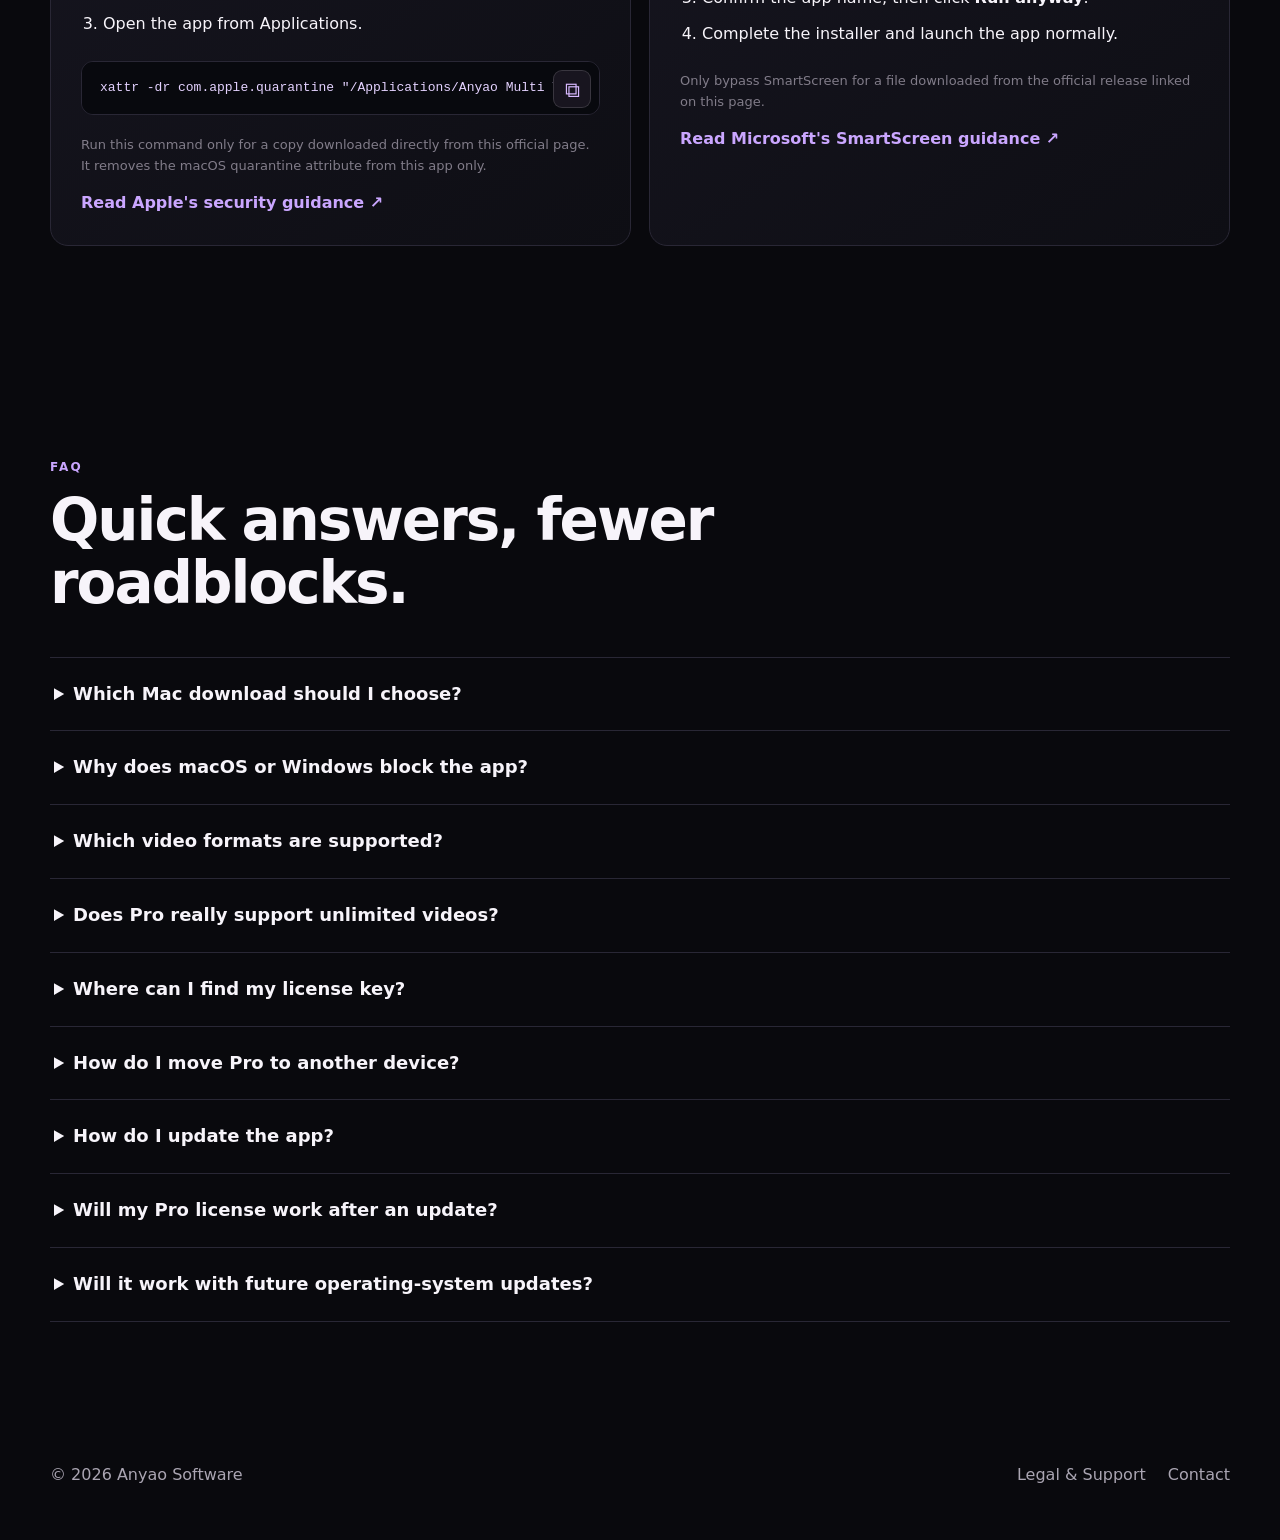
==== commit c3b1efe0: "Publish v0.3.5 downloads and features" ====
--- a/index.html
+++ b/index.html
@@ -40,7 +40,7 @@
         "applicationCategory": "MultimediaApplication",
         "applicationSubCategory": "Video player",
         "operatingSystem": "macOS, Windows 10, Windows 11",
-        "softwareVersion": "0.3.4",
+        "softwareVersion": "0.3.5",
         "isAccessibleForFree": true,
         "offers": {
           "@type": "Offer",
@@ -58,6 +58,8 @@
           "Local playlists with thumbnails",
           "Per-video zoom and pan",
           "Per-video 90-degree rotation",
+          "Swap videos across portrait and landscape slots",
+          "Reset individual videos to their initial state",
           "Per-video loop start and end points",
           "Always-on-top PIN mode",
           "Local-first video processing"
@@ -111,6 +113,8 @@
           <article class="feature-highlight"><span class="feature-tag">PIN</span><h3>Always on top</h3><p>Keep the video wall above your other windows while you work, reference footage, or monitor several clips.</p></article>
           <article class="feature-highlight"><span class="feature-tag">LOOP→ ←LOOP</span><h3>Loop the exact moment</h3><p>Set independent start and end points for each video to repeat only the scene you need to compare.</p></article>
           <article class="feature-highlight"><span class="feature-tag">↶ 90° ↷</span><h3>Rotate each video</h3><p>Correct sideways footage independently with one-click left and right rotation—without changing the source file.</p></article>
+          <article class="feature-highlight"><span class="feature-tag">SWAP</span><h3>Exchange any two videos</h3><p>Drag one tile onto another to swap only those two videos—even between portrait and landscape slots.</p></article>
+          <article class="feature-highlight"><span class="feature-tag">⟲ RESET</span><h3>Start fresh instantly</h3><p>Reset one video to the beginning and clear its zoom, pan, rotation, loop range, and individual audio state.</p></article>
           <article class="paging-feature"><div><h3>Automatic paging</h3><p>Videos beyond the maximum number per screen are automatically assigned to additional pages. Switch between every page using the centered controls at the bottom of the player.</p></div><div class="pager-demo" aria-label="Example page controls"><span aria-hidden="true">←</span><strong>Page 2 / 3</strong><span aria-hidden="true">→</span></div></article>
         </div>
       </section>
@@ -146,17 +150,17 @@
             <span class="recommended">Recommended</span>
             <div><span class="platform">macOS</span><h3>Apple silicon</h3><p>Optimized for modern Macs with an Apple chip.</p></div>
             <div class="download-meta"><span>M1 or newer</span><span>arm64</span><span>DMG</span></div>
-            <a class="download-cta download-mac-arm64"><span>Download</span><small>v0.3.4 · ~126 MB</small><svg aria-hidden="true" viewBox="0 0 24 24"><path d="M12 3v12m0 0 5-5m-5 5-5-5M5 21h14" /></svg></a>
+            <a class="download-cta download-mac-arm64"><span>Download</span><small>v0.3.5 · ~126 MB</small><svg aria-hidden="true" viewBox="0 0 24 24"><path d="M12 3v12m0 0 5-5m-5 5-5-5M5 21h14" /></svg></a>
           </article>
           <article class="download-card">
             <div><span class="platform">macOS</span><h3>Intel</h3><p>For earlier Macs powered by an Intel processor.</p></div>
             <div class="download-meta"><span>Intel Mac</span><span>x64</span><span>DMG</span></div>
-            <a class="download-cta download-mac-x64"><span>Download</span><small>v0.3.4 · ~130 MB</small><svg aria-hidden="true" viewBox="0 0 24 24"><path d="M12 3v12m0 0 5-5m-5 5-5-5M5 21h14" /></svg></a>
+            <a class="download-cta download-mac-x64"><span>Download</span><small>v0.3.5 · ~130 MB</small><svg aria-hidden="true" viewBox="0 0 24 24"><path d="M12 3v12m0 0 5-5m-5 5-5-5M5 21h14" /></svg></a>
           </article>
           <article class="download-card windows-card">
             <div><span class="platform">Windows</span><h3>Windows 10/11</h3><p>A familiar installer for 64-bit Windows PCs.</p></div>
             <div class="download-meta"><span>Windows 10+</span><span>x64</span><span>EXE</span></div>
-            <a class="download-cta download-windows"><span>Download</span><small>v0.3.4 · ~96 MB</small><svg aria-hidden="true" viewBox="0 0 24 24"><path d="M12 3v12m0 0 5-5m-5 5-5-5M5 21h14" /></svg></a>
+            <a class="download-cta download-windows"><span>Download</span><small>v0.3.5 · ~96 MB</small><svg aria-hidden="true" viewBox="0 0 24 24"><path d="M12 3v12m0 0 5-5m-5 5-5-5M5 21h14" /></svg></a>
           </article>
         </div>
       </section>
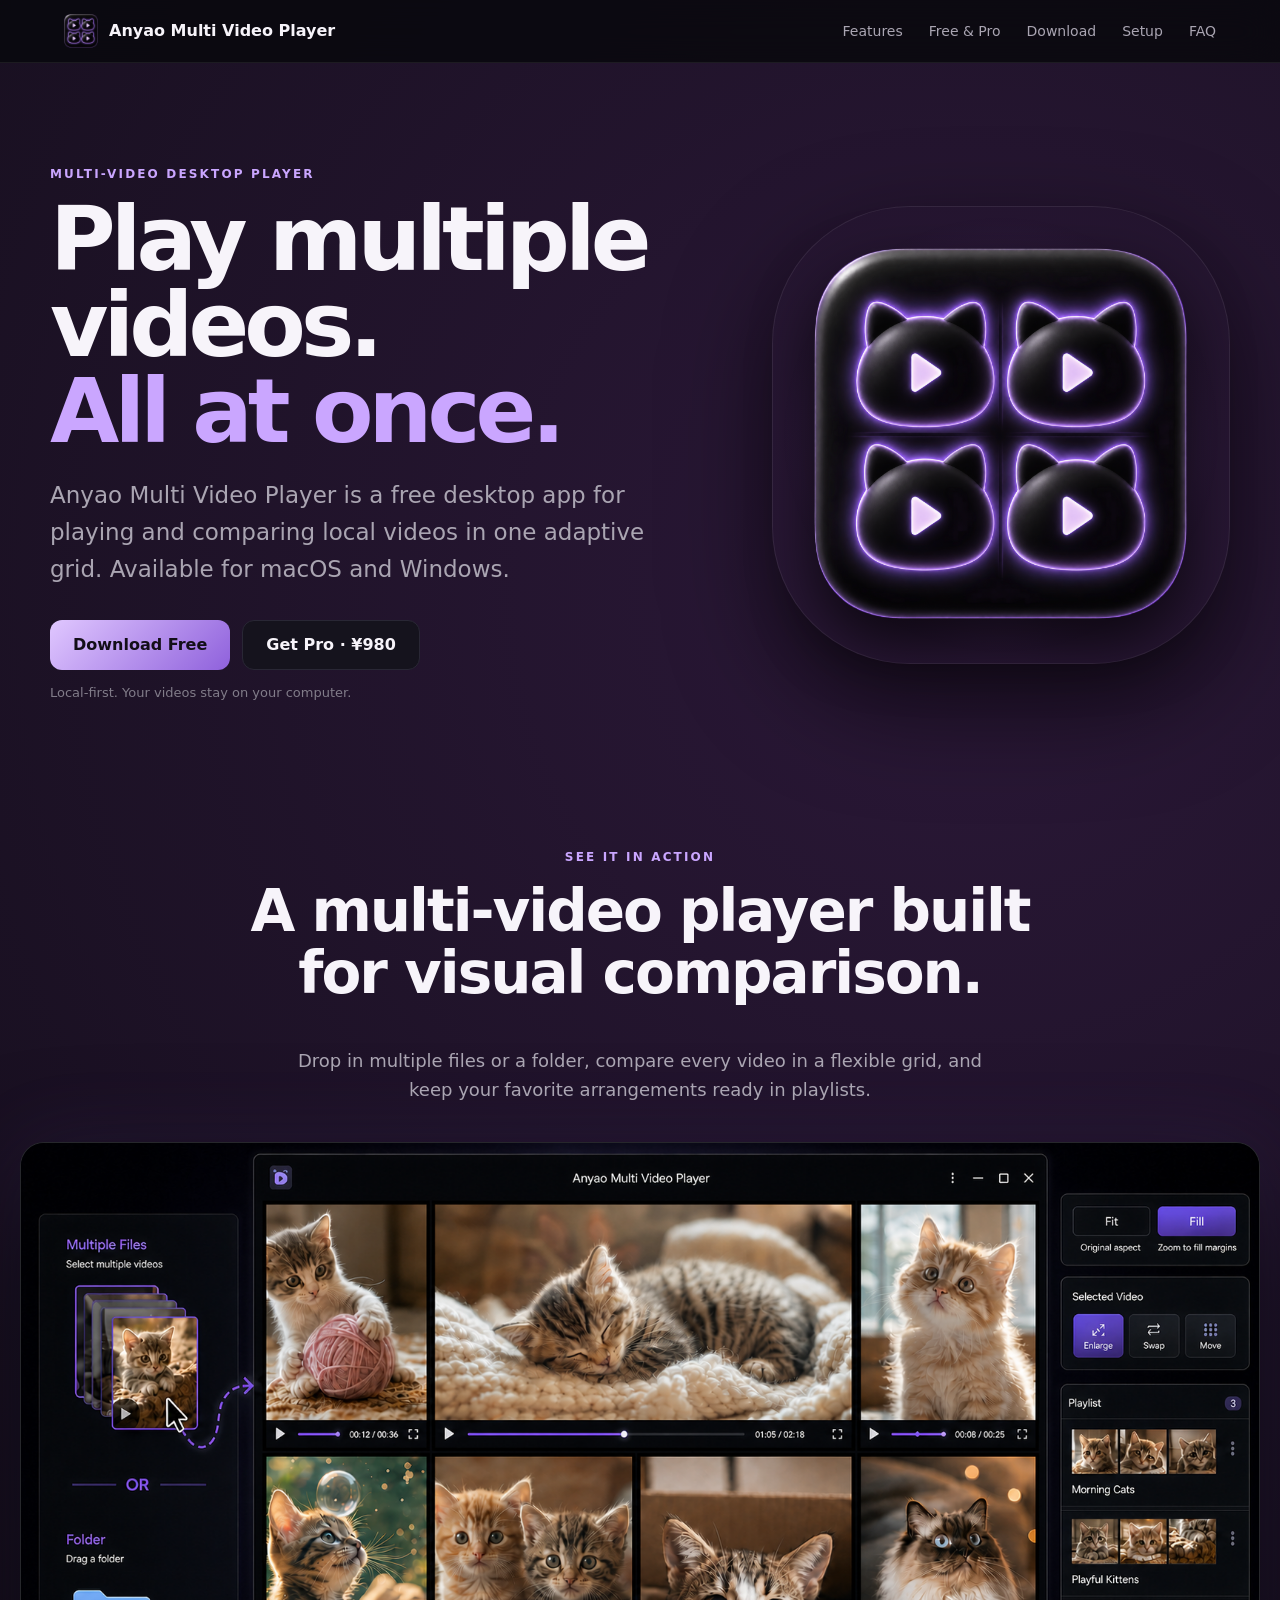
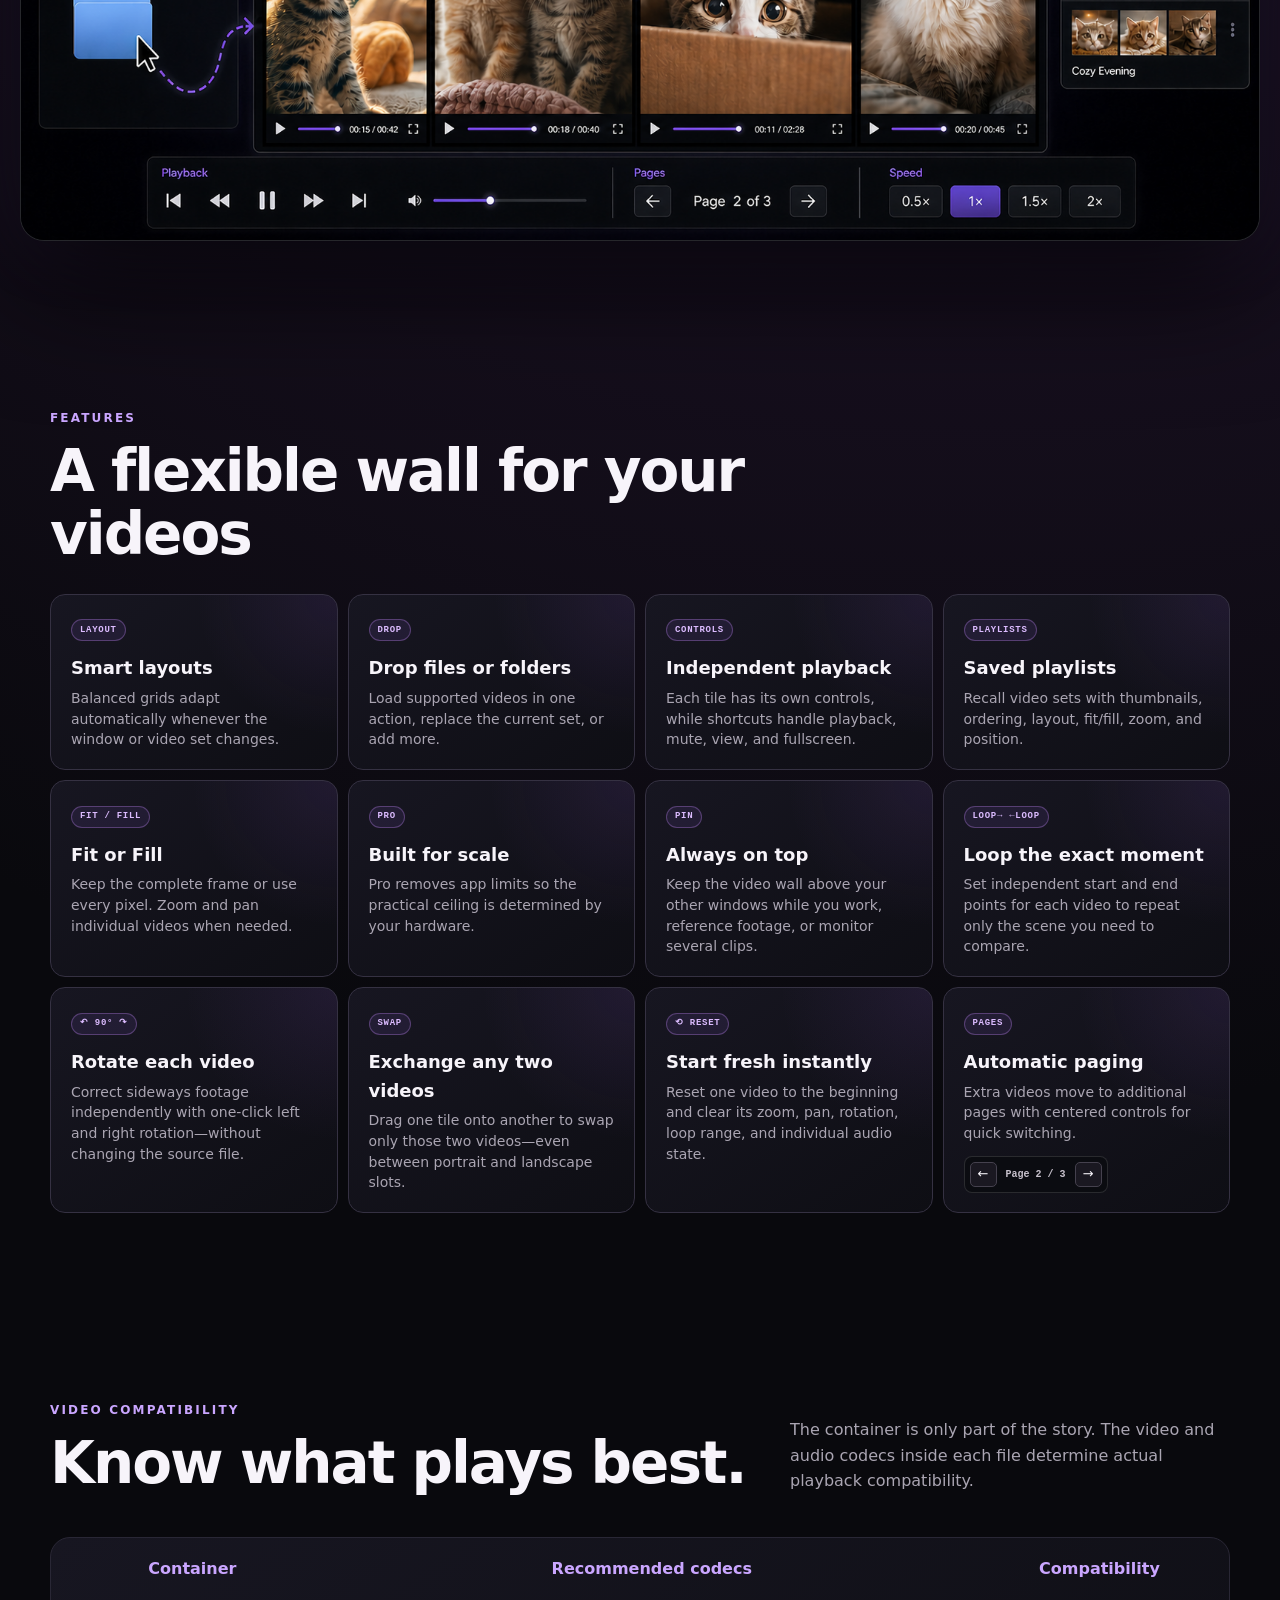
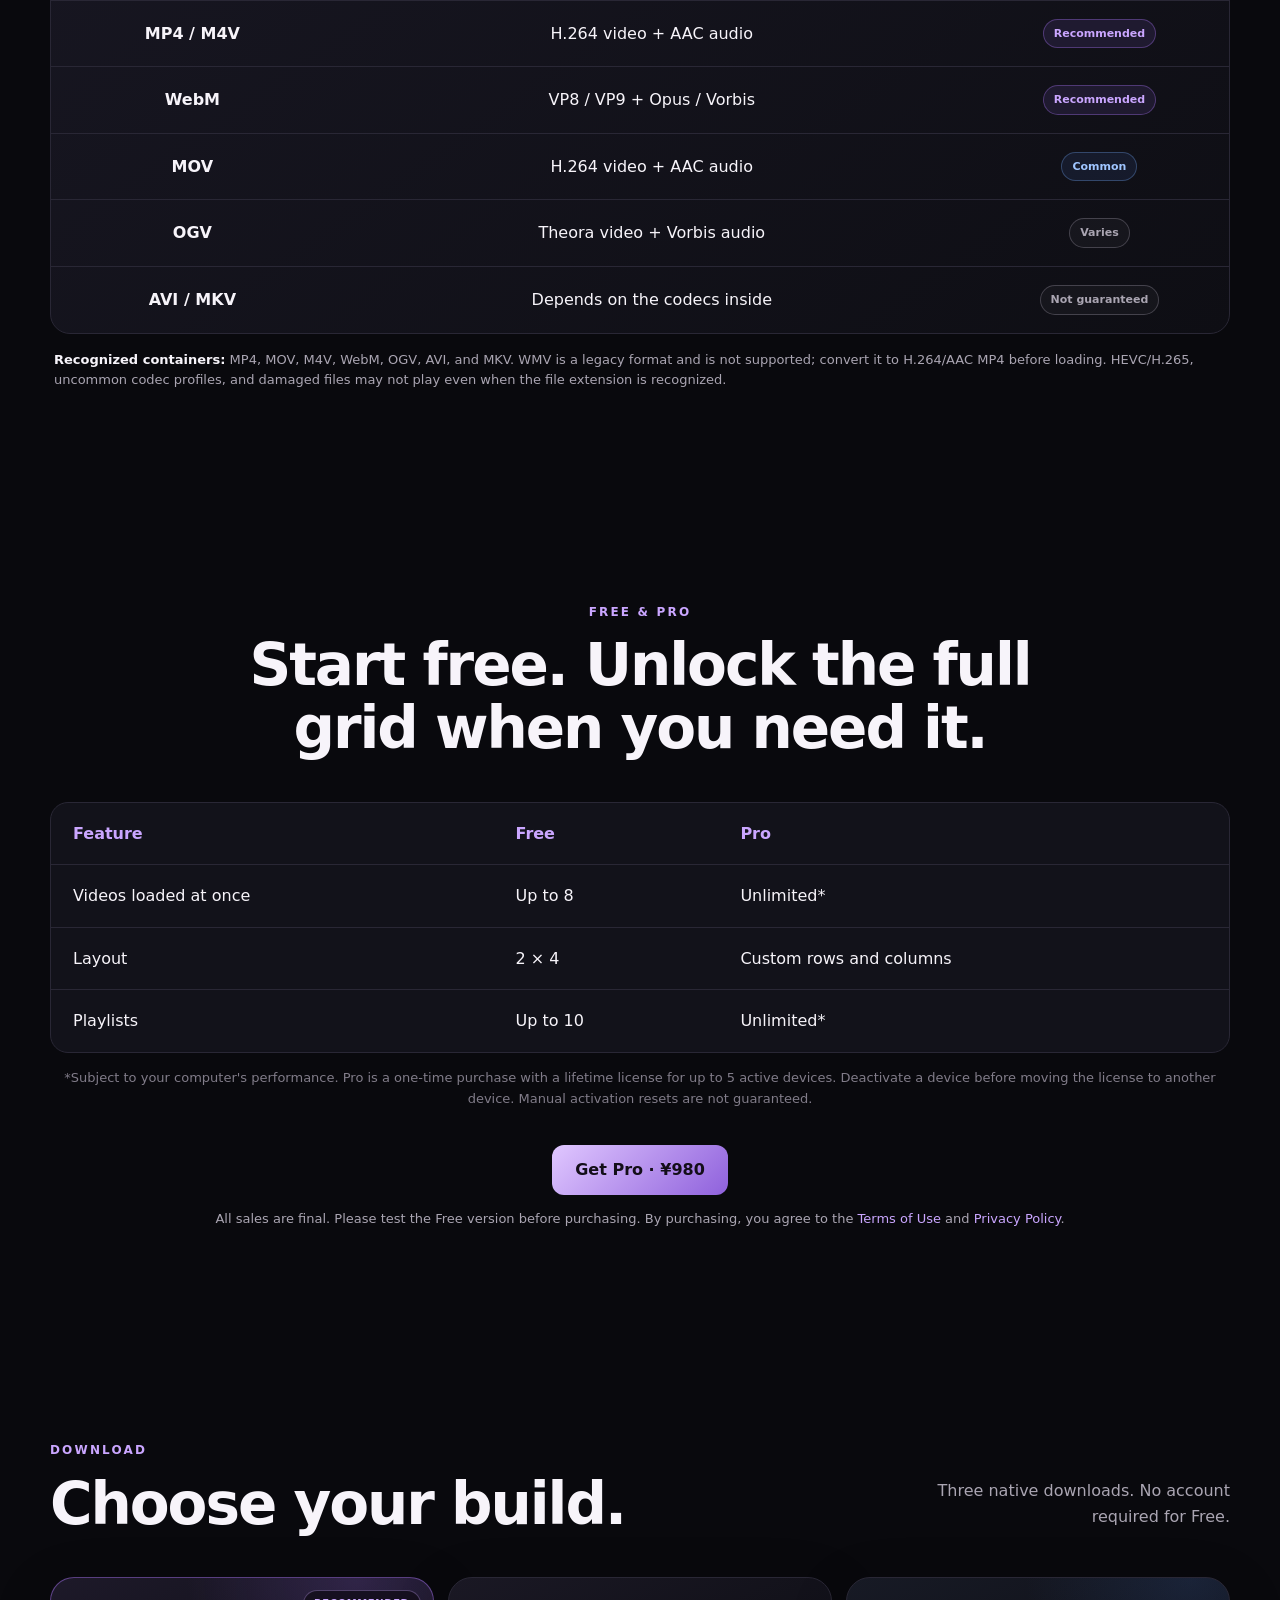
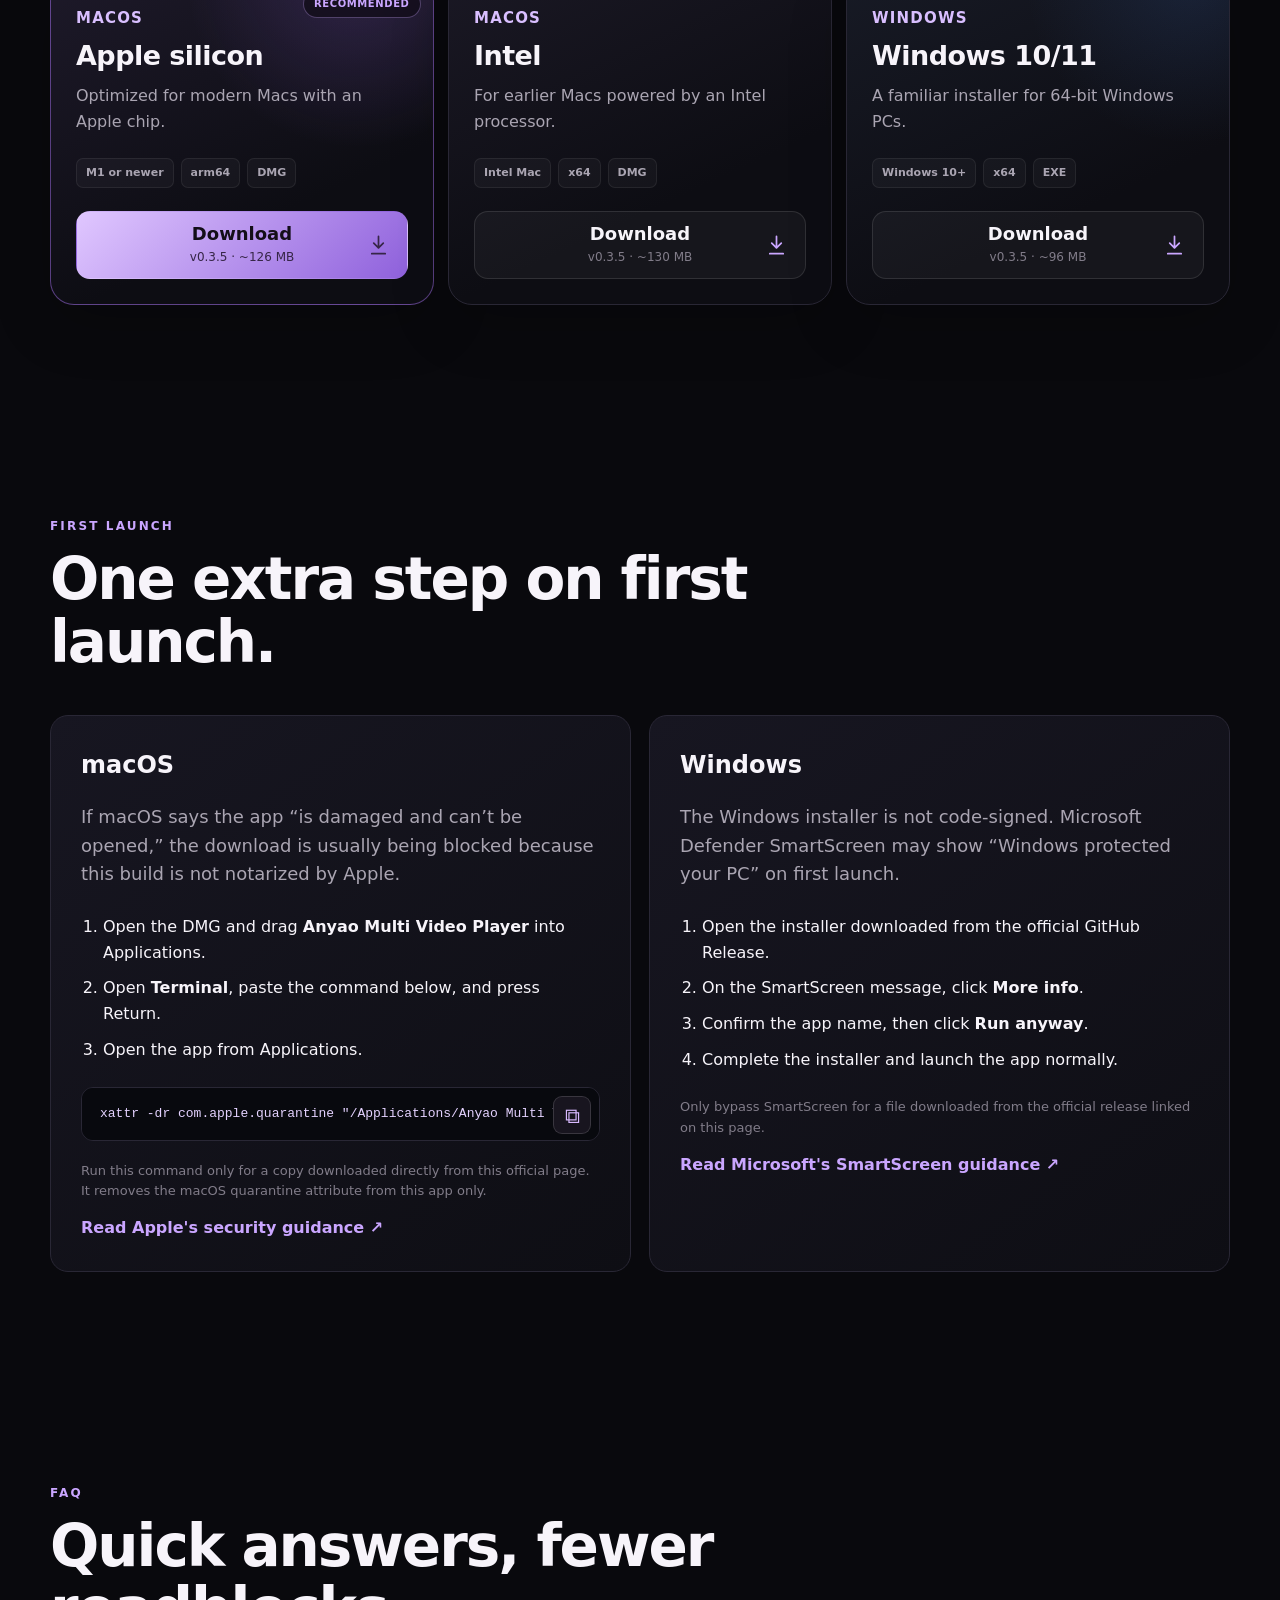
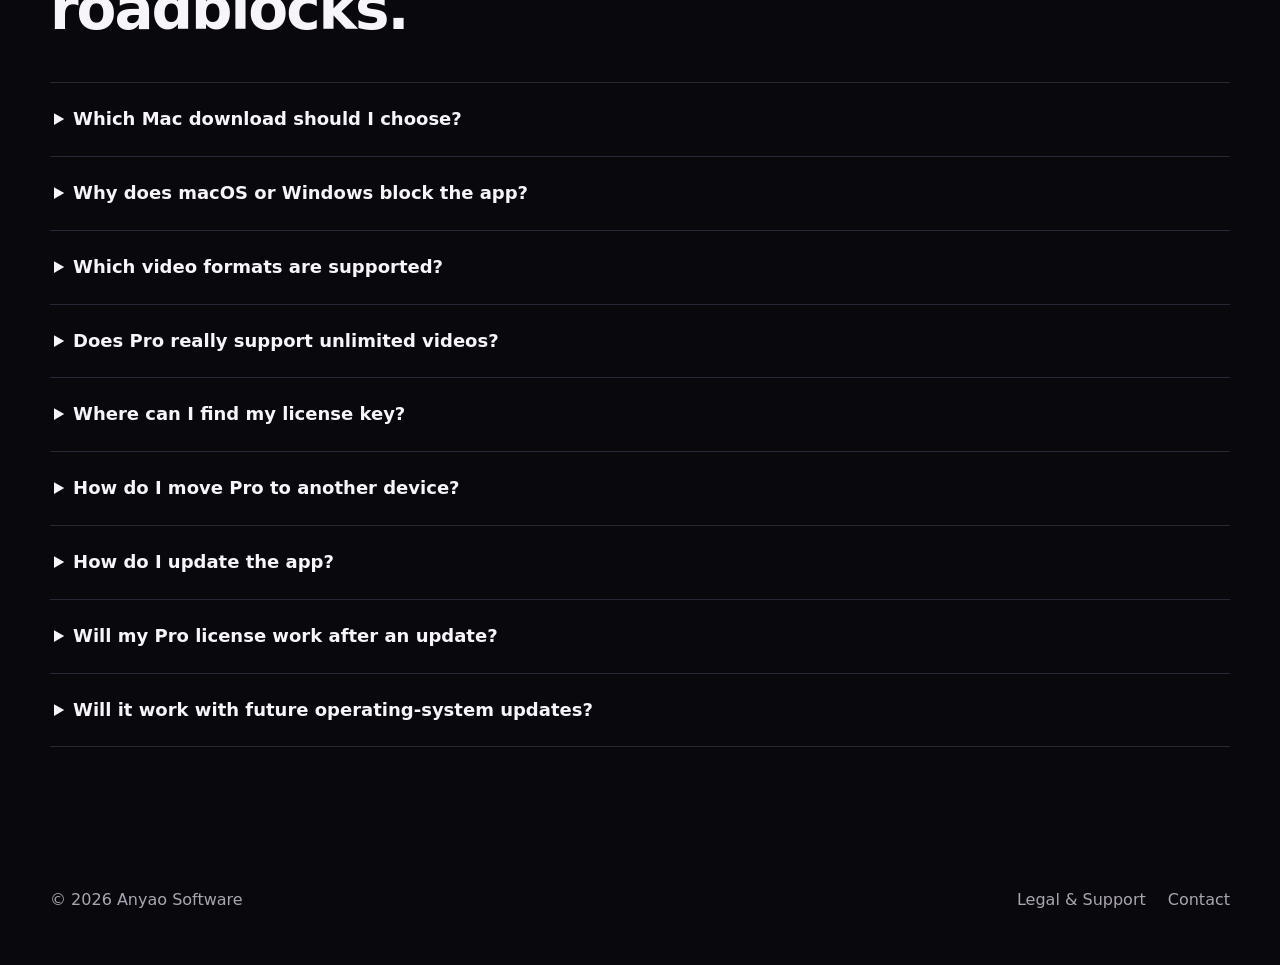
==== commit 29edb0fd: "Refine Pages feature grid" ====
--- a/index.html
+++ b/index.html
@@ -101,21 +101,21 @@
         </figure>
       </section>
 
-      <section id="features" class="section">
+      <section id="features" class="section feature-section">
         <p class="eyebrow">FEATURES</p><h2>A flexible wall for your videos</h2>
         <div class="cards">
-          <article><h3>Smart layouts</h3><p>Balanced grids adapt automatically whenever the window or video set changes.</p></article>
-          <article><h3>Drop files or folders</h3><p>Load supported videos in one action, replace the current set, or add more.</p></article>
-          <article><h3>Independent playback</h3><p>Each tile has its own controls, while shortcuts handle playback, mute, view, and fullscreen.</p></article>
-          <article><h3>Saved playlists</h3><p>Recall video sets with thumbnails, ordering, layout, fit/fill, zoom, and position.</p></article>
-          <article><h3>Fit or Fill</h3><p>Keep the complete frame or use every pixel. Zoom and pan individual videos when needed.</p></article>
-          <article><h3>Built for scale</h3><p>Pro removes app limits so the practical ceiling is determined by your hardware.</p></article>
+          <article><span class="feature-tag">LAYOUT</span><h3>Smart layouts</h3><p>Balanced grids adapt automatically whenever the window or video set changes.</p></article>
+          <article><span class="feature-tag">DROP</span><h3>Drop files or folders</h3><p>Load supported videos in one action, replace the current set, or add more.</p></article>
+          <article><span class="feature-tag">CONTROLS</span><h3>Independent playback</h3><p>Each tile has its own controls, while shortcuts handle playback, mute, view, and fullscreen.</p></article>
+          <article><span class="feature-tag">PLAYLISTS</span><h3>Saved playlists</h3><p>Recall video sets with thumbnails, ordering, layout, fit/fill, zoom, and position.</p></article>
+          <article><span class="feature-tag">FIT / FILL</span><h3>Fit or Fill</h3><p>Keep the complete frame or use every pixel. Zoom and pan individual videos when needed.</p></article>
+          <article><span class="feature-tag">PRO</span><h3>Built for scale</h3><p>Pro removes app limits so the practical ceiling is determined by your hardware.</p></article>
           <article class="feature-highlight"><span class="feature-tag">PIN</span><h3>Always on top</h3><p>Keep the video wall above your other windows while you work, reference footage, or monitor several clips.</p></article>
           <article class="feature-highlight"><span class="feature-tag">LOOP→ ←LOOP</span><h3>Loop the exact moment</h3><p>Set independent start and end points for each video to repeat only the scene you need to compare.</p></article>
           <article class="feature-highlight"><span class="feature-tag">↶ 90° ↷</span><h3>Rotate each video</h3><p>Correct sideways footage independently with one-click left and right rotation—without changing the source file.</p></article>
           <article class="feature-highlight"><span class="feature-tag">SWAP</span><h3>Exchange any two videos</h3><p>Drag one tile onto another to swap only those two videos—even between portrait and landscape slots.</p></article>
           <article class="feature-highlight"><span class="feature-tag">⟲ RESET</span><h3>Start fresh instantly</h3><p>Reset one video to the beginning and clear its zoom, pan, rotation, loop range, and individual audio state.</p></article>
-          <article class="paging-feature"><div><h3>Automatic paging</h3><p>Videos beyond the maximum number per screen are automatically assigned to additional pages. Switch between every page using the centered controls at the bottom of the player.</p></div><div class="pager-demo" aria-label="Example page controls"><span aria-hidden="true">←</span><strong>Page 2 / 3</strong><span aria-hidden="true">→</span></div></article>
+          <article class="paging-feature"><span class="feature-tag">PAGES</span><h3>Automatic paging</h3><p>Extra videos move to additional pages with centered controls for quick switching.</p><div class="pager-demo" aria-label="Example page controls"><span aria-hidden="true">←</span><strong>Page 2 / 3</strong><span aria-hidden="true">→</span></div></article>
         </div>
       </section>
 
--- a/styles.css
+++ b/styles.css
@@ -37,15 +37,16 @@
 .app-overview img { display:block; width:100%; height:auto; }
 .section { padding:100px 0; }
 h2 { max-width:800px; margin:7px 0 42px; font-size:clamp(34px,5vw,58px); line-height:1.08; letter-spacing:-.035em; }
-.cards { display:grid; grid-template-columns:repeat(3,1fr); gap:14px; }
-.cards article { min-height:190px; padding:27px; border:1px solid var(--line); border-radius:18px; background:linear-gradient(145deg,#171621,#0e0e14); }
-.cards .feature-highlight { position:relative; overflow:hidden; border-color:#a970ff45; background:radial-gradient(circle at 100% 0,#9b5de52e,transparent 45%),linear-gradient(145deg,#191522,#0e0e14); }
-.feature-tag { display:inline-flex; min-height:28px; align-items:center; margin-bottom:24px; padding:6px 10px; border:1px solid #bd83ef66; border-radius:999px; background:#8f61dc24; color:#dcbcff; font:800 10px/1 ui-monospace,SFMono-Regular,Consolas,monospace; letter-spacing:.08em; }
-.cards .paging-feature { display:grid; min-height:150px; grid-column:1 / -1; grid-template-columns:minmax(0,1fr) auto; align-items:center; gap:45px; background:radial-gradient(circle at 85% 50%,#8f61dc2b,transparent 30%),linear-gradient(145deg,#171621,#0e0e14); }
-.paging-feature p { max-width:710px; margin-bottom:0; }
-.pager-demo { display:flex; align-items:center; gap:9px; padding:8px; border:1px solid #ffffff24; border-radius:10px; background:#0b0c10df; box-shadow:0 12px 35px #0008; white-space:nowrap; }
-.pager-demo span { display:grid; width:38px; height:34px; place-items:center; border:1px solid #45414e; border-radius:7px; background:#1a1821; color:#f7f4fa; font-size:17px; }
-.pager-demo strong { padding:0 7px; color:#c8c2cd; font:700 12px ui-monospace,monospace; }
+.feature-section { padding-top:76px; padding-bottom:76px; }
+.feature-section h2 { margin-bottom:28px; }
+.cards { display:grid; grid-template-columns:repeat(4,1fr); gap:10px; }
+.cards article,.cards .feature-highlight,.cards .paging-feature { position:relative; display:block; min-height:158px; overflow:hidden; padding:19px 20px; border:1px solid #353142; border-radius:15px; background:radial-gradient(circle at 100% 0,#9b5de51c,transparent 42%),linear-gradient(145deg,#171621,#0e0e14); }
+.feature-tag { display:inline-flex; min-height:22px; align-items:center; margin-bottom:13px; padding:4px 8px; border:1px solid #bd83ef55; border-radius:999px; background:#8f61dc1d; color:#dcbcff; font:800 9px/1 ui-monospace,SFMono-Regular,Consolas,monospace; letter-spacing:.08em; }
+.cards h3 { margin-bottom:5px; font-size:18px; }
+.cards p { margin:0; font-size:14px; line-height:1.48; }
+.pager-demo { display:flex; width:fit-content; align-items:center; gap:5px; margin-top:12px; padding:5px; border:1px solid #ffffff20; border-radius:8px; background:#0b0c10df; white-space:nowrap; }
+.pager-demo span { display:grid; width:27px; height:25px; place-items:center; border:1px solid #45414e; border-radius:5px; background:#1a1821; color:#f7f4fa; font-size:13px; }
+.pager-demo strong { padding:0 4px; color:#c8c2cd; font:700 10px ui-monospace,monospace; }
 h3 { margin:0 0 9px; font-size:20px; }
 .cards p,.download-card p { color:var(--muted); }
 .formats { scroll-margin-top:70px; }
@@ -138,4 +139,6 @@
 .legal-section h2 { margin-bottom:24px; font-size:clamp(28px,4vw,42px); }
 .legal-section h3 { margin-top:28px; }
 .legal-section ul { padding-left:22px; }
-@media (max-width:800px) { nav { display:none; } .hero { min-height:auto; grid-template-columns:1fr; padding-top:70px; } .visual { width:min(480px,100%); margin:auto; } .showcase { padding-top:10px; } .showcase-copy p:last-child { font-size:16px; } .app-overview { border-radius:14px; } .cards,.download-grid,.setup-grid { grid-template-columns:1fr; } .cards .paging-feature { grid-template-columns:1fr; gap:25px; } .pager-demo { justify-self:start; } .formats-heading,.download-heading { align-items:flex-start; flex-direction:column; gap:0; } .formats-heading > p,.download-heading > p { margin:-25px 0 35px; text-align:left; } .download-card { min-height:280px; } .mac-download-dialog { padding:26px 20px; } .dialog-actions { flex-direction:column; } .setup-copy { padding:24px; } footer { align-items:flex-start; flex-direction:column; gap:18px; } .footer-links { justify-content:flex-start; } .legal { padding-top:55px; } }
+@media (max-width:1050px) { .cards { grid-template-columns:repeat(3,1fr); } }
+@media (max-width:800px) { nav { display:none; } .hero { min-height:auto; grid-template-columns:1fr; padding-top:70px; } .visual { width:min(480px,100%); margin:auto; } .showcase { padding-top:10px; } .showcase-copy p:last-child { font-size:16px; } .app-overview { border-radius:14px; } .cards { grid-template-columns:repeat(2,1fr); } .download-grid,.setup-grid { grid-template-columns:1fr; } .formats-heading,.download-heading { align-items:flex-start; flex-direction:column; gap:0; } .formats-heading > p,.download-heading > p { margin:-25px 0 35px; text-align:left; } .download-card { min-height:280px; } .mac-download-dialog { padding:26px 20px; } .dialog-actions { flex-direction:column; } .setup-copy { padding:24px; } footer { align-items:flex-start; flex-direction:column; gap:18px; } .footer-links { justify-content:flex-start; } .legal { padding-top:55px; } }
+@media (max-width:580px) { .cards { grid-template-columns:1fr; } .cards article,.cards .feature-highlight,.cards .paging-feature { min-height:0; } }
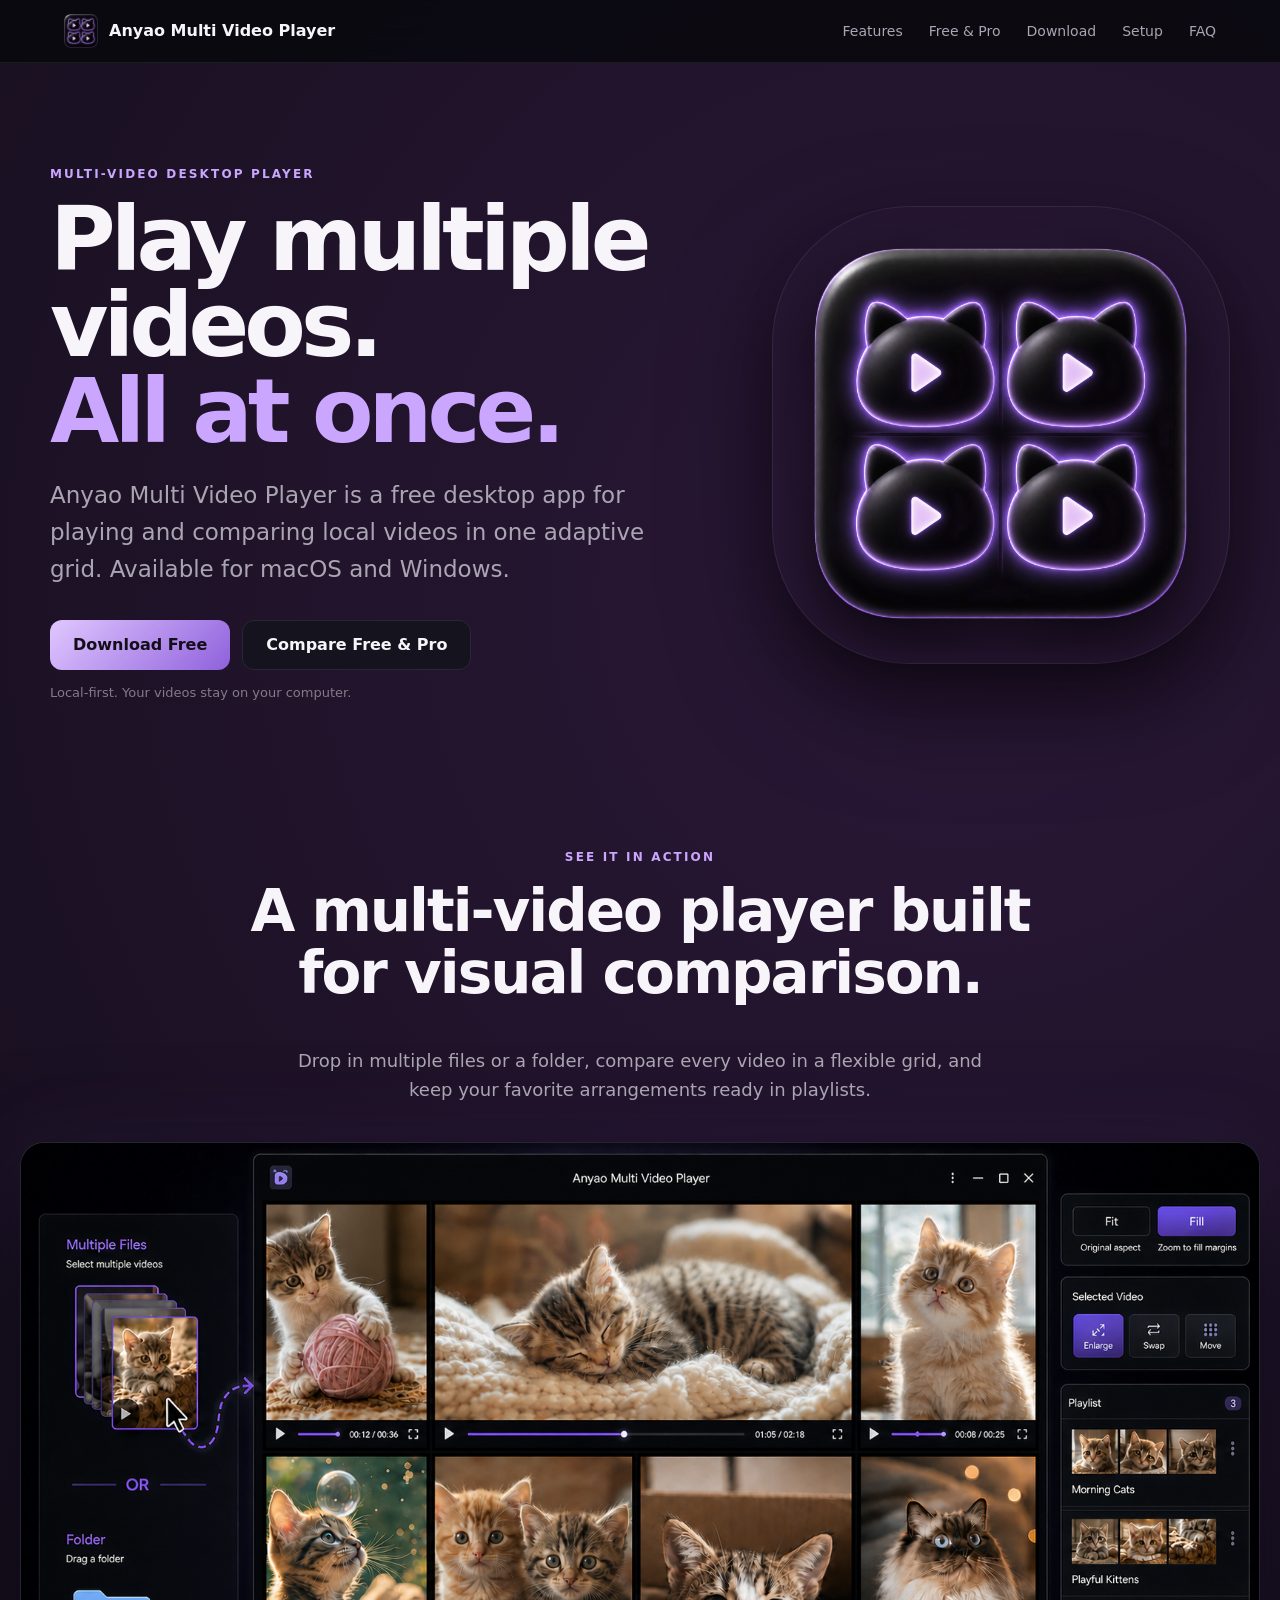
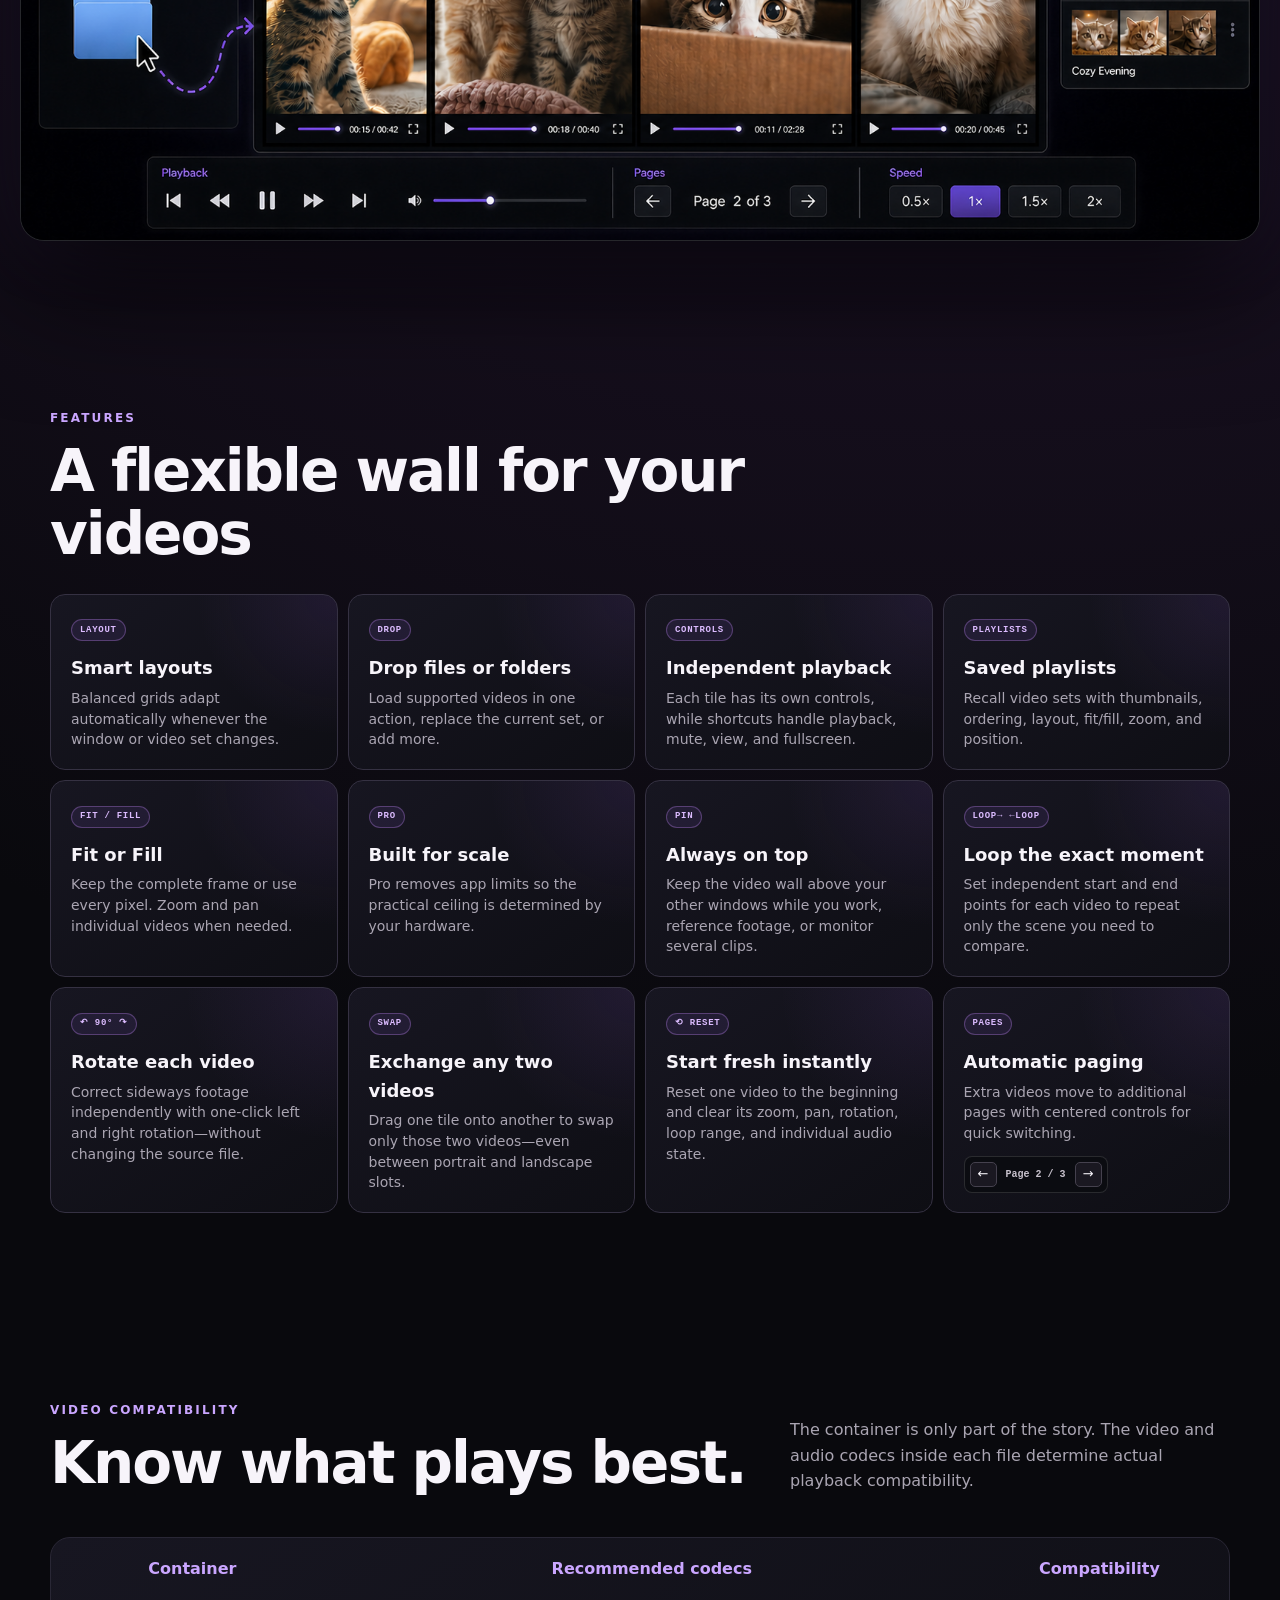
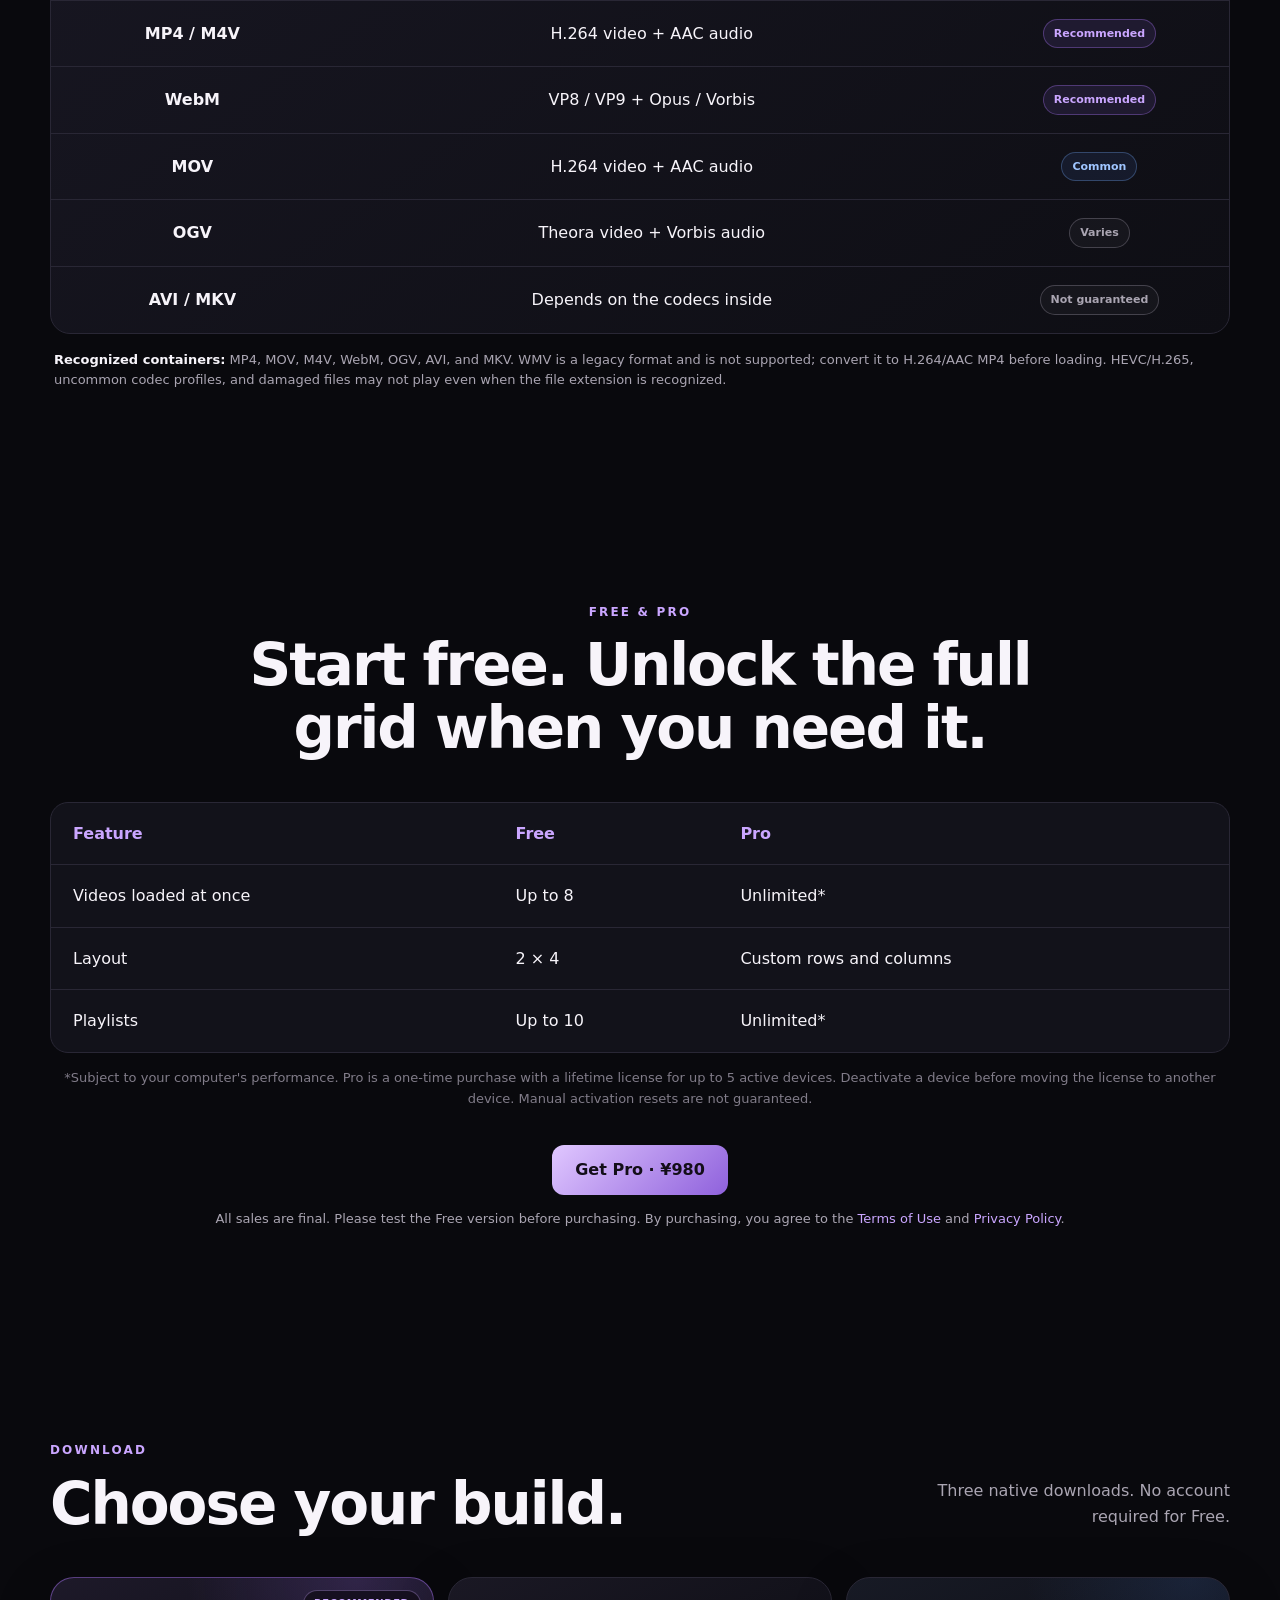
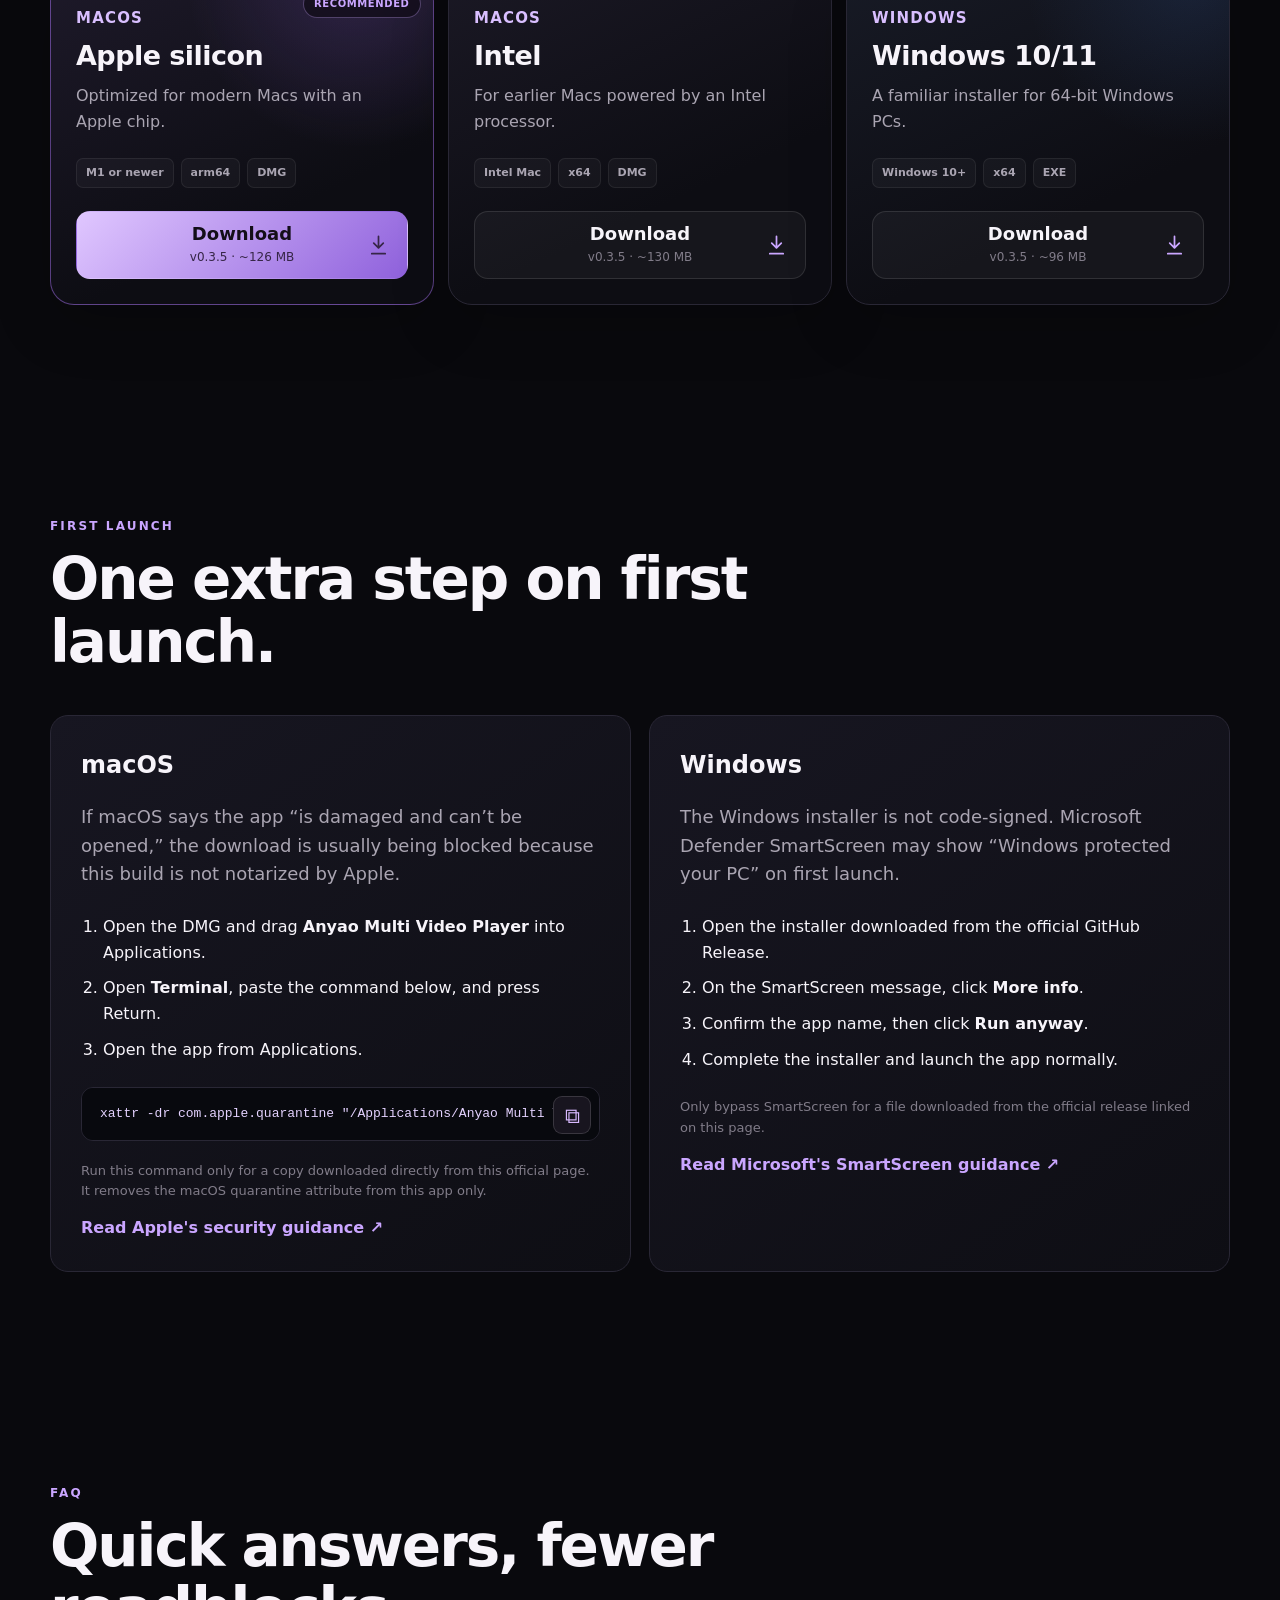
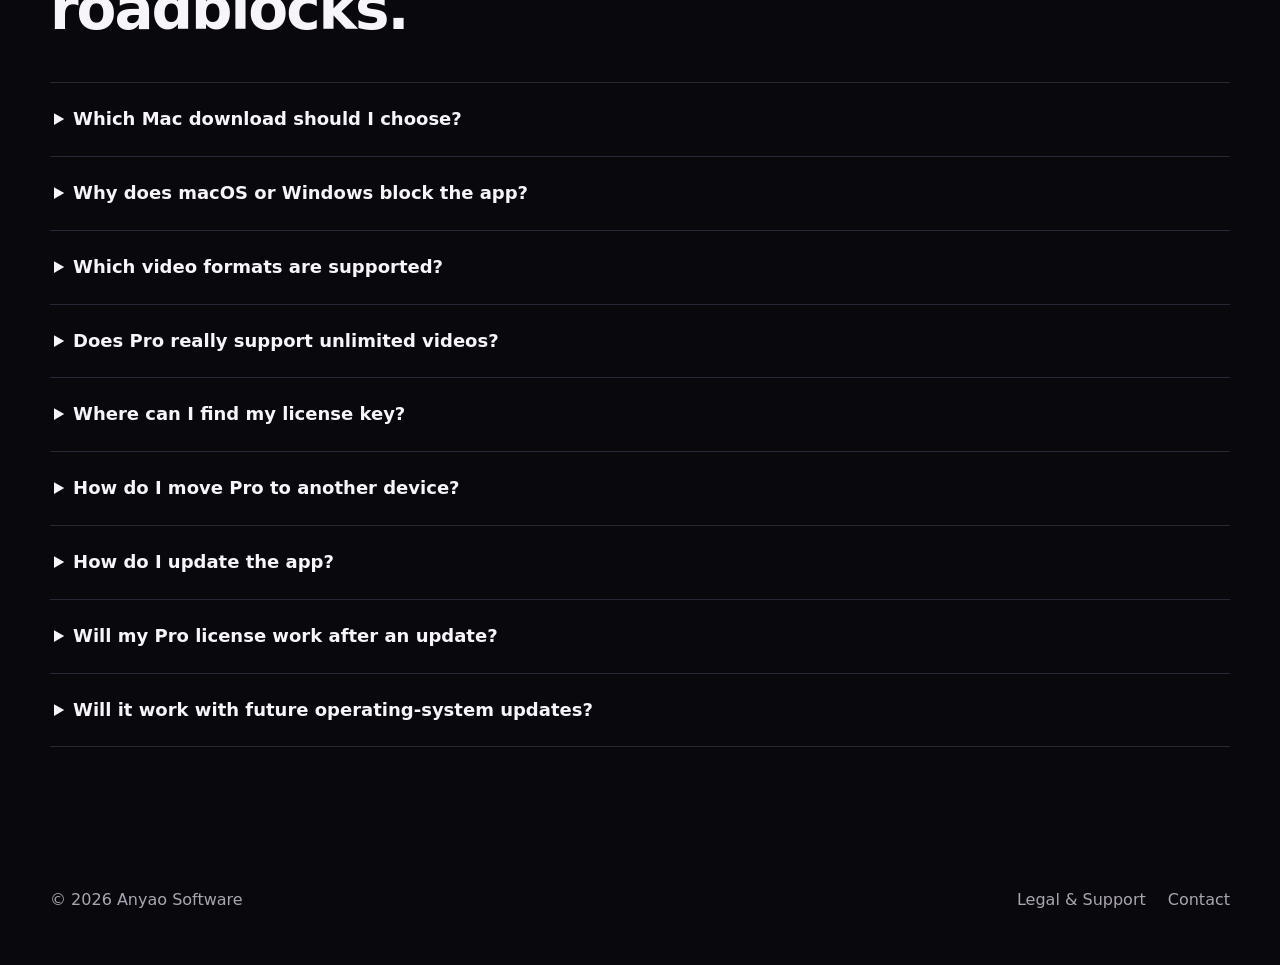
==== commit bc0b6e44: "Remove pricing from site hero" ====
--- a/index.html
+++ b/index.html
@@ -84,7 +84,7 @@
           <p class="eyebrow">MULTI-VIDEO DESKTOP PLAYER</p>
           <h1>Play multiple videos.<br /><span>All at once.</span></h1>
           <p class="lead">Anyao Multi Video Player is a free desktop app for playing and comparing local videos in one adaptive grid. Available for macOS and Windows.</p>
-          <div class="actions"><a class="button primary download-entry">Download Free</a><a class="button secondary buy-link">Get Pro · ¥980</a></div>
+          <div class="actions"><a class="button primary download-entry">Download Free</a><a class="button secondary" href="#plans">Compare Free &amp; Pro</a></div>
           <p class="note">Local-first. Your videos stay on your computer.</p>
         </div>
         <div class="visual" aria-label="App icon"><img src="assets/app-icon.png" alt="Four cat faces with play symbols" /></div>
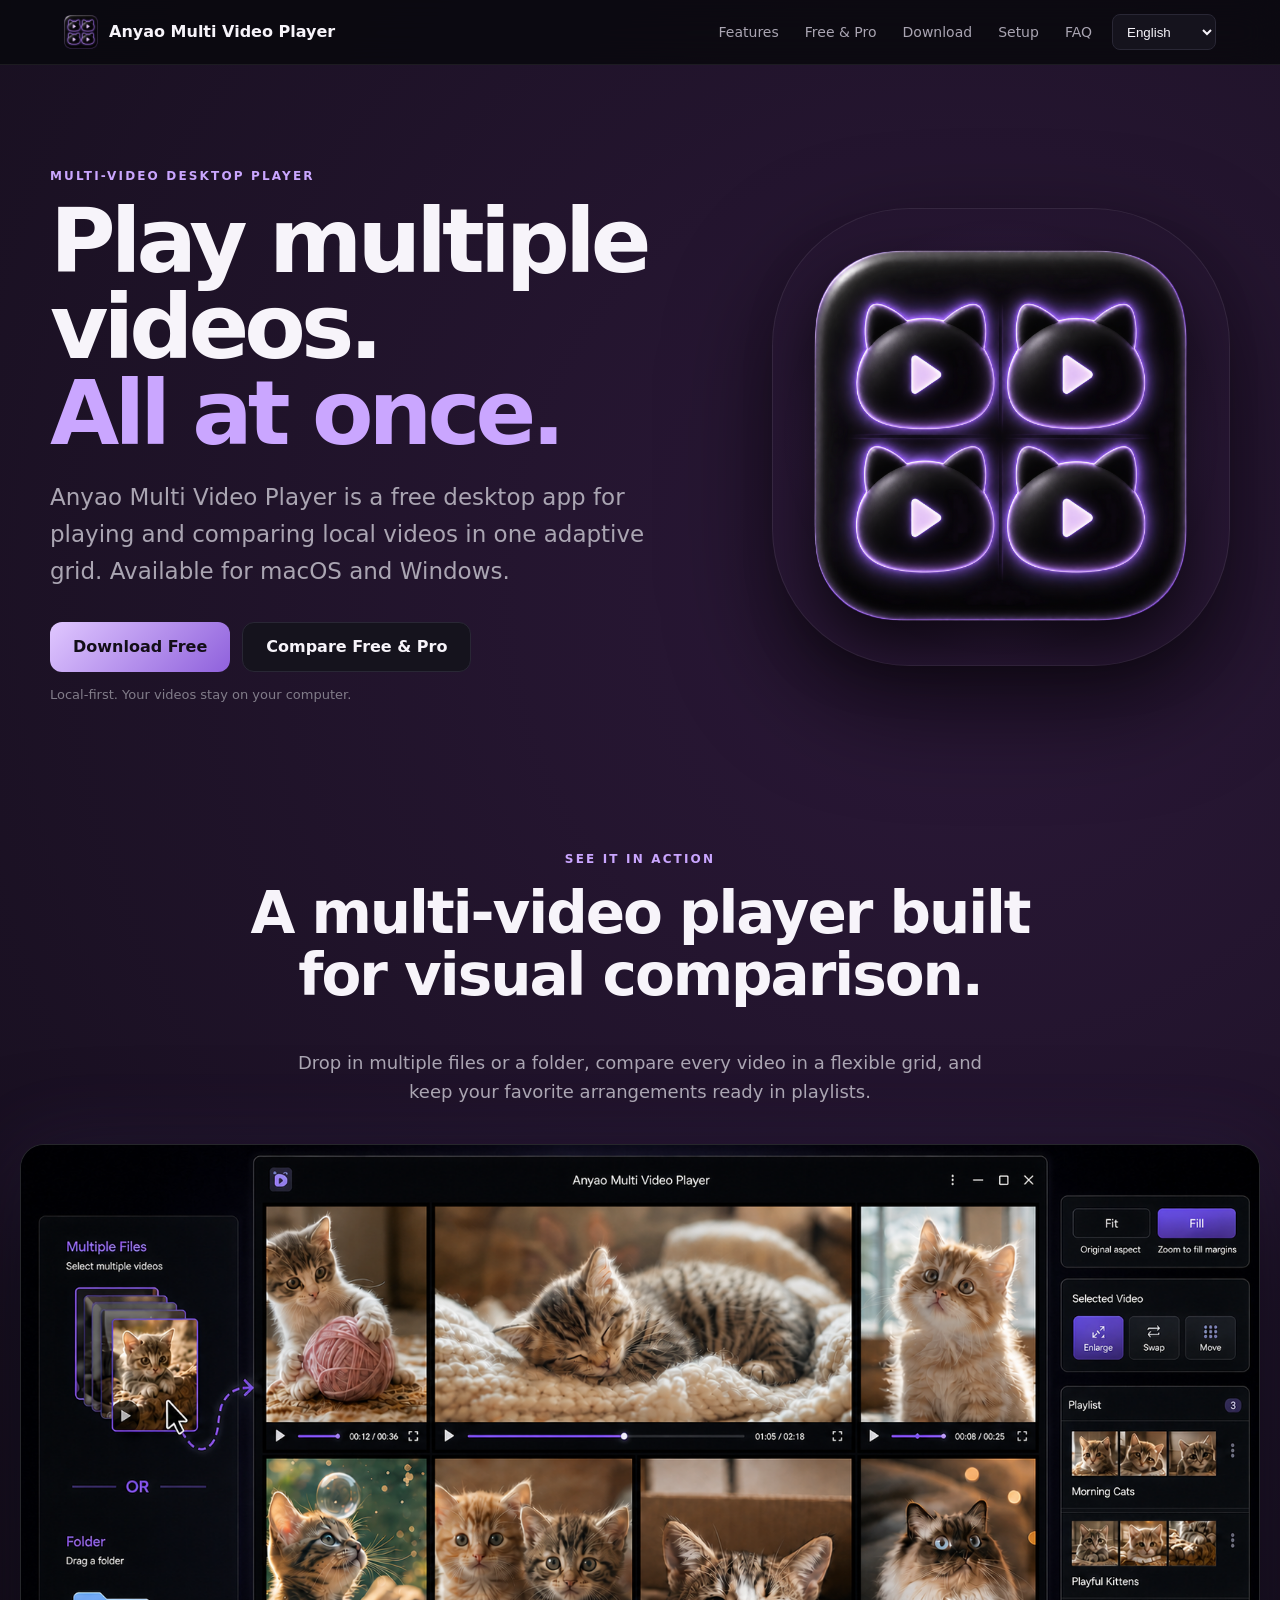
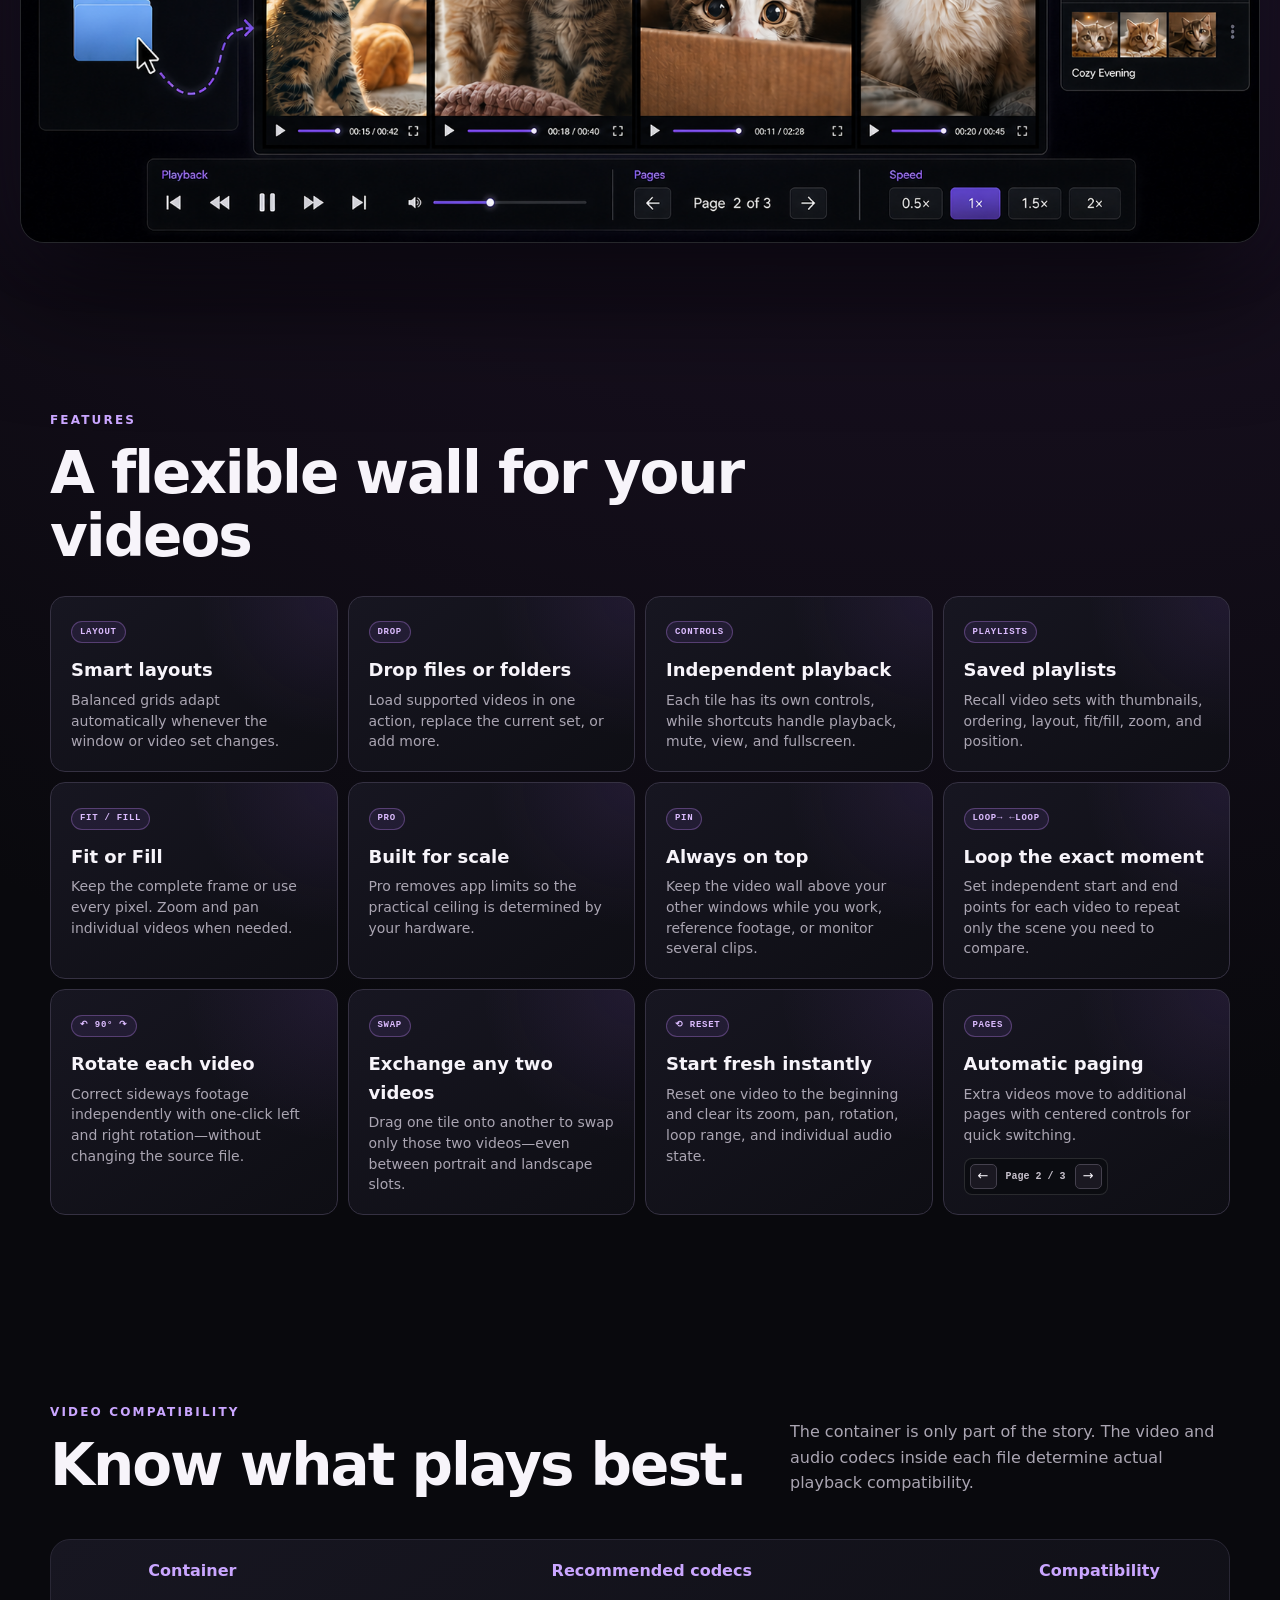
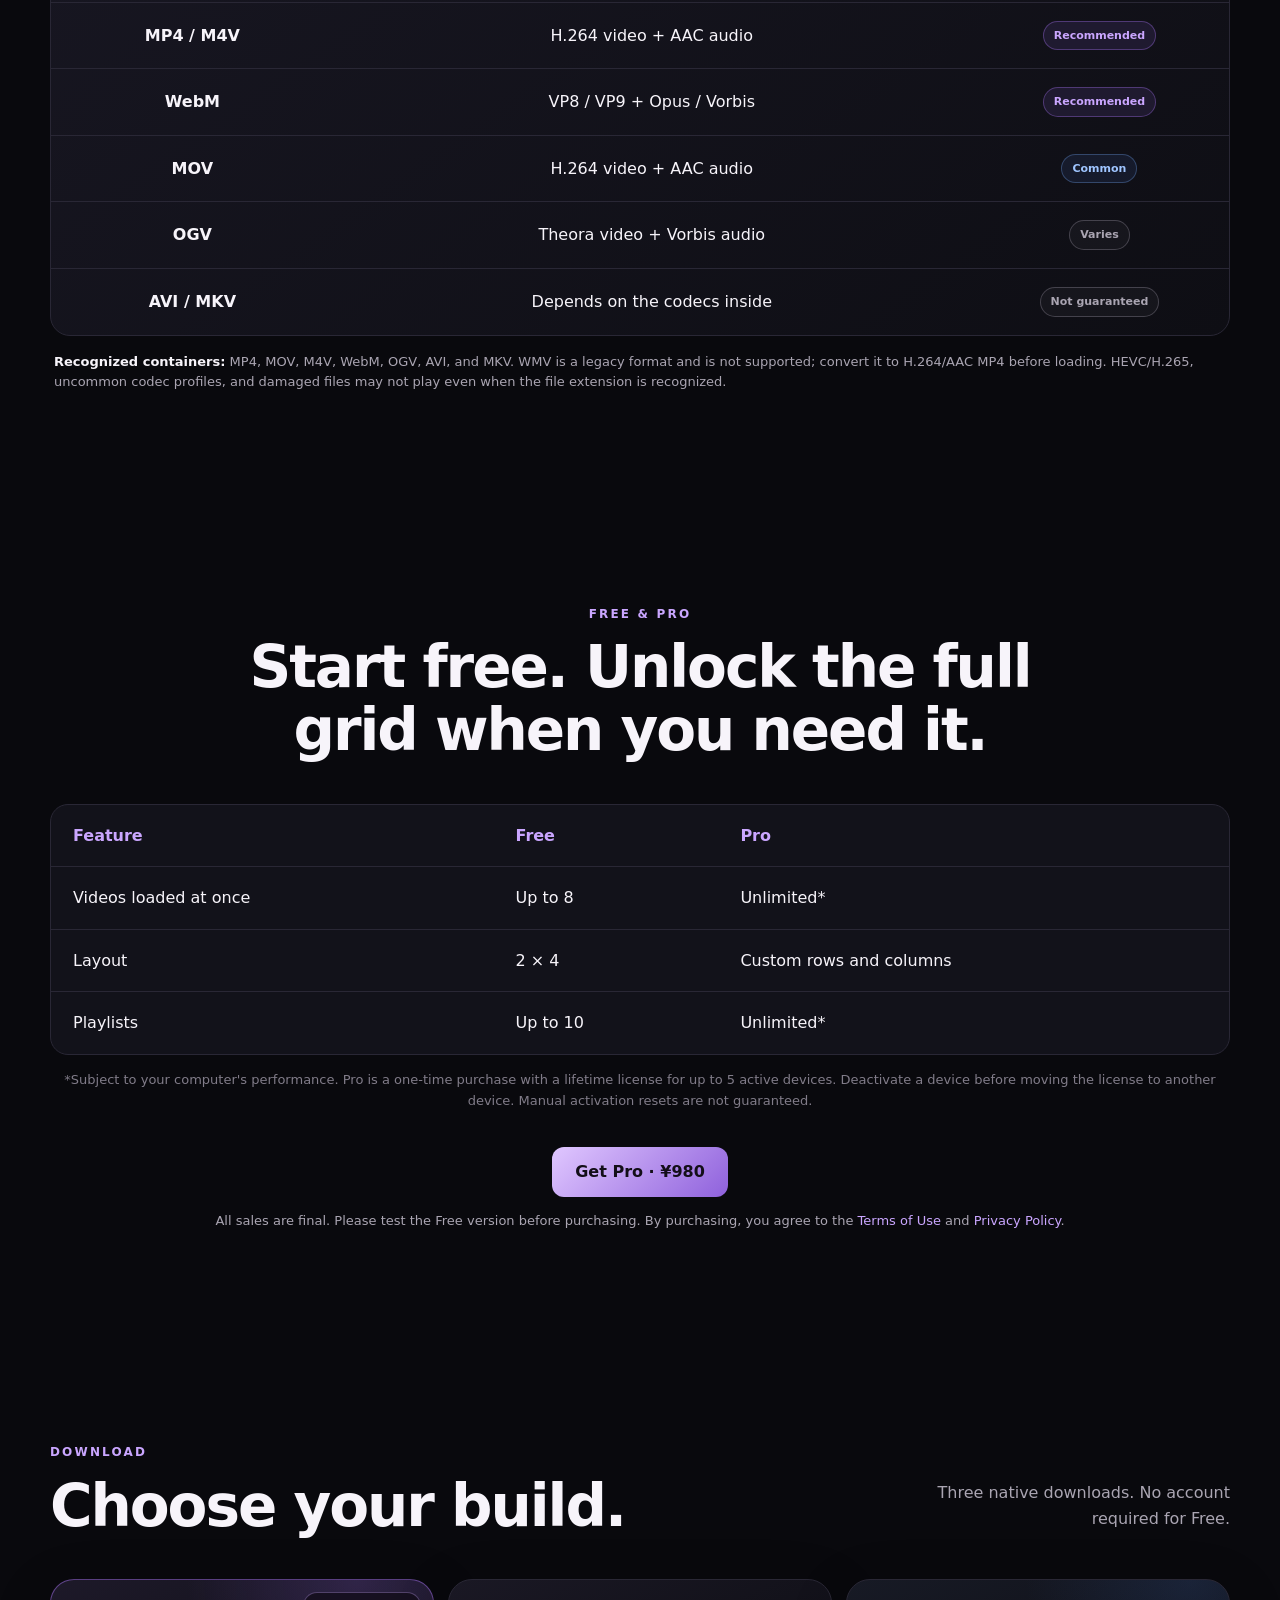
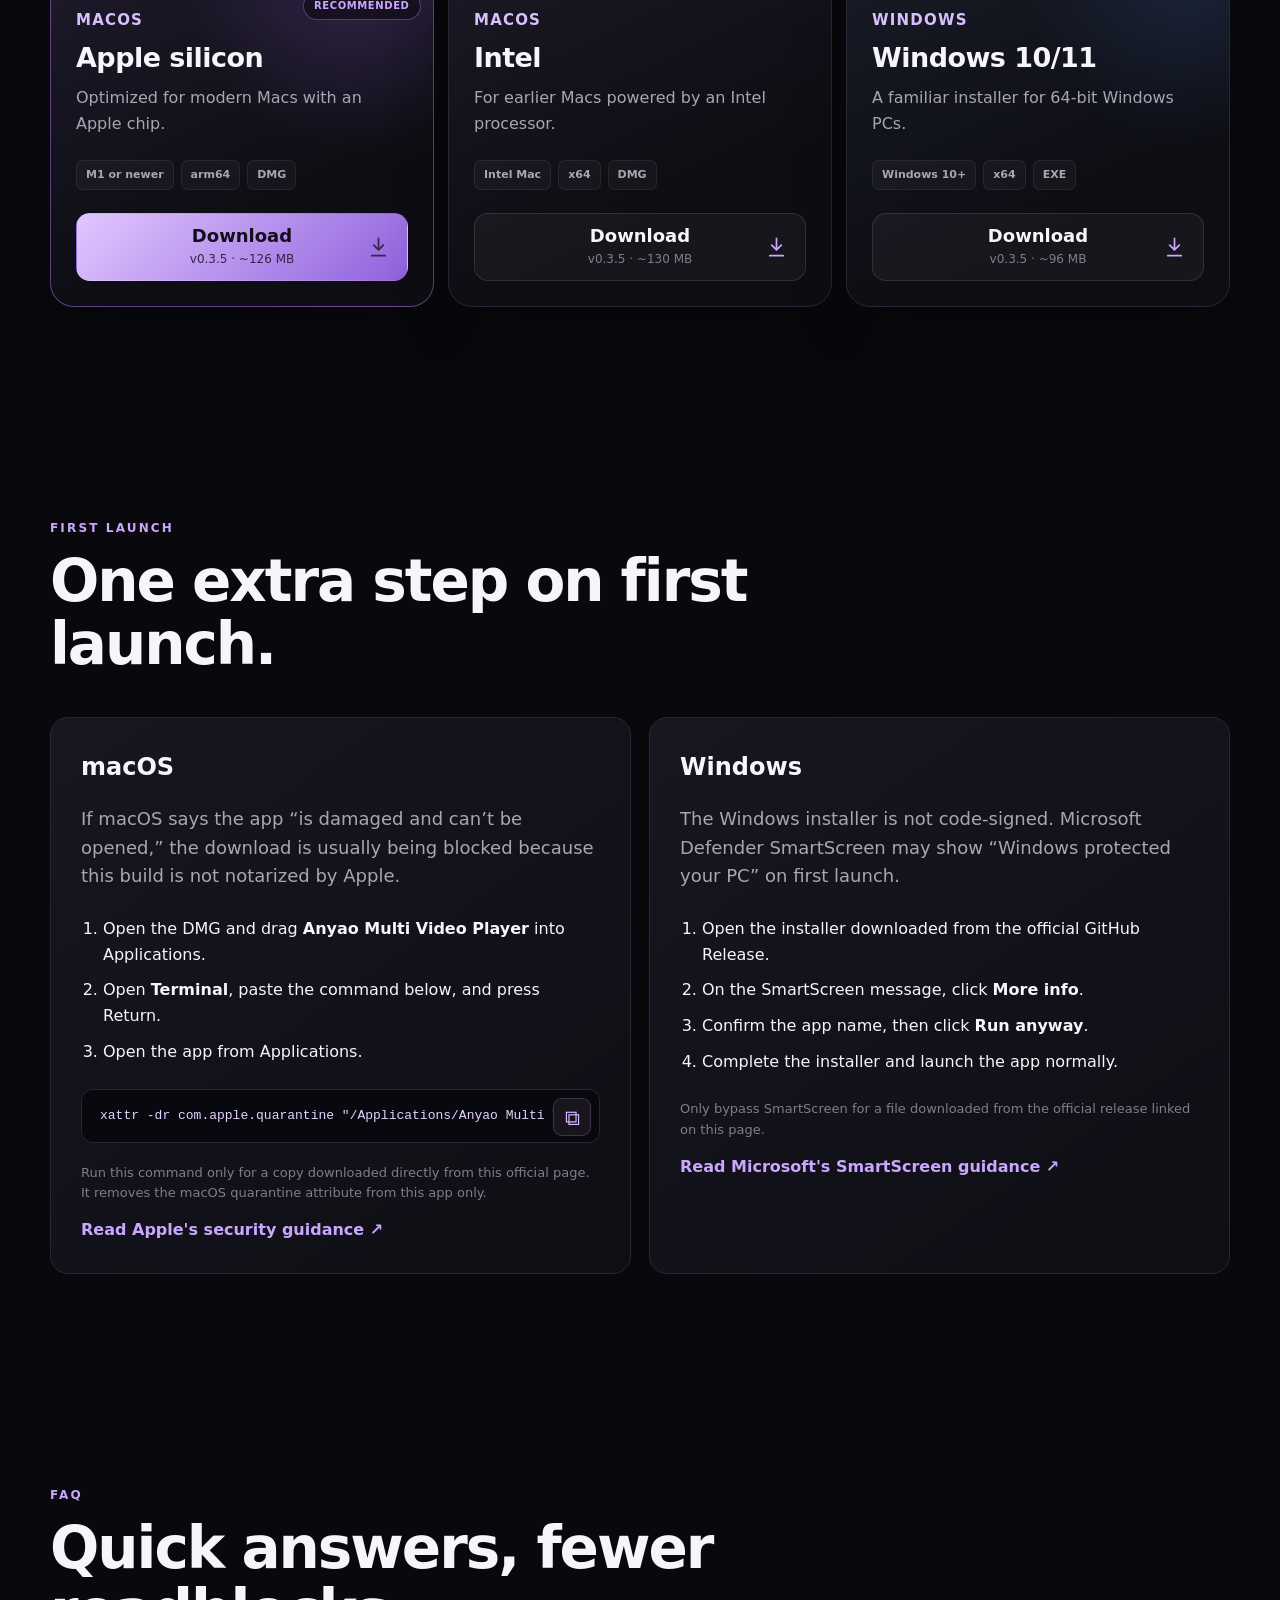
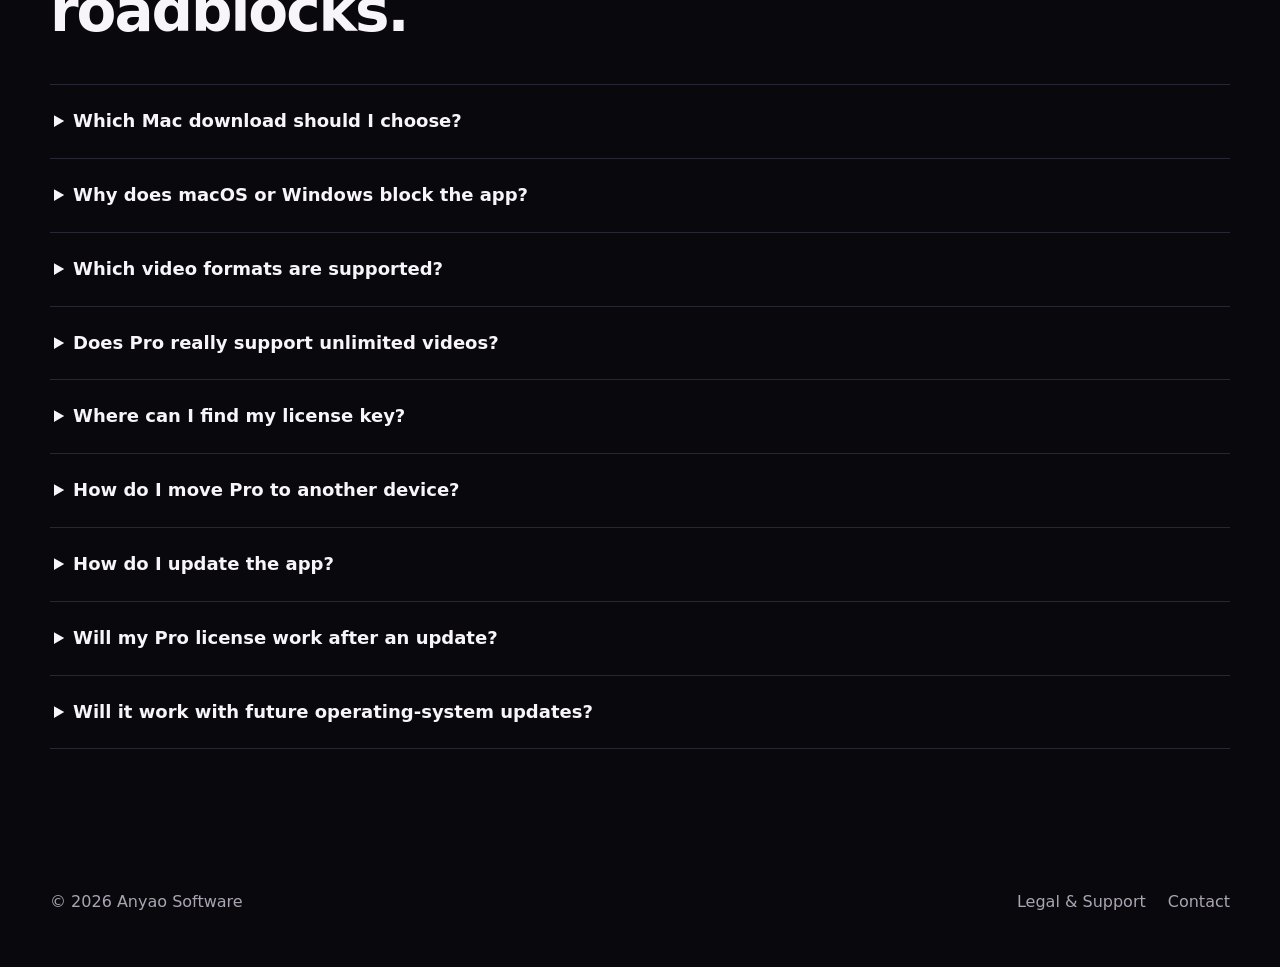
==== commit b0937902: "Add Japanese Pages localization" ====
--- a/index.html
+++ b/index.html
@@ -9,6 +9,9 @@
     <meta name="theme-color" content="#08090c" />
     <title>Multi Video Player for Mac &amp; Windows | Anyao</title>
     <link rel="canonical" href="https://anyao3.github.io/anyao-multi-video-player-site/" />
+    <link rel="alternate" hreflang="en" href="https://anyao3.github.io/anyao-multi-video-player-site/" />
+    <link rel="alternate" hreflang="ja" href="https://anyao3.github.io/anyao-multi-video-player-site/ja/" />
+    <link rel="alternate" hreflang="x-default" href="https://anyao3.github.io/anyao-multi-video-player-site/" />
     <link rel="sitemap" type="application/xml" href="https://anyao3.github.io/anyao-multi-video-player-site/sitemap.xml" />
     <link rel="icon" href="assets/app-icon.png" />
     <link rel="apple-touch-icon" href="assets/app-icon.png" />
@@ -27,7 +30,8 @@
     <meta name="twitter:description" content="A local multi-video player with rotation, loop ranges, playlists, paging, and always-on-top PIN mode." />
     <meta name="twitter:image" content="https://anyao3.github.io/anyao-multi-video-player-site/assets/app-overview.png" />
     <meta name="twitter:image:alt" content="Anyao Multi Video Player displaying several videos together in an adaptive grid" />
-    <link rel="stylesheet" href="styles.css?v=13" />
+    <link rel="stylesheet" href="styles.css?v=14" />
+    <script src="language.js?v=1"></script>
     <script type="application/ld+json">
       {
         "@context": "https://schema.org",
@@ -75,7 +79,7 @@
   <body>
     <header class="nav">
       <a class="brand" href="#top"><img src="assets/app-icon.png" alt="" />Anyao Multi Video Player</a>
-      <nav><a href="#features">Features</a><a href="#plans">Free &amp; Pro</a><a href="#download">Download</a><a href="#setup">Setup</a><a href="#faq">FAQ</a></nav>
+      <div class="nav-actions"><nav><a href="#features">Features</a><a href="#plans">Free &amp; Pro</a><a href="#download">Download</a><a href="#setup">Setup</a><a href="#faq">FAQ</a></nav><label class="language-picker"><span class="sr-only">Language</span><select data-language-select aria-label="Language"><option value="./" data-language="en">English</option><option value="./ja/" data-language="ja">日本語</option></select></label></div>
     </header>
 
     <main id="top">
--- a/styles.css
+++ b/styles.css
@@ -7,11 +7,17 @@
 .brand { display:flex; align-items:center; gap:11px; font-weight:750; }
 .brand img { width:34px; height:34px; }
 nav { display:flex; gap:26px; color:var(--muted); font-size:14px; }
+.nav-actions { display:flex; align-items:center; gap:20px; }
+.language-picker select { min-height:36px; padding:6px 28px 6px 10px; border:1px solid var(--line); border-radius:8px; outline:none; background:#15131d; color:var(--text); cursor:pointer; }
+.language-picker select:focus-visible { border-color:var(--violet); }
+.sr-only { position:absolute; width:1px; height:1px; overflow:hidden; margin:-1px; padding:0; border:0; clip:rect(0,0,0,0); white-space:nowrap; }
 .hero,.section,footer { width:min(1180px,calc(100% - 40px)); margin:auto; }
 .hero { min-height:720px; display:grid; grid-template-columns:1.15fr .85fr; align-items:center; gap:8vw; padding:90px 0; }
 .eyebrow { color:var(--violet); font-size:12px; font-weight:800; letter-spacing:.18em; }
 h1 { margin:12px 0 22px; font-size:clamp(52px,7vw,92px); line-height:.96; letter-spacing:-.055em; }
 h1 span { color:var(--violet); }
+html[lang="ja"] h1 { font-size:clamp(46px,5.3vw,72px); line-height:1.05; letter-spacing:-.04em; }
+html[lang="ja"] nav { gap:18px; font-size:13px; }
 .lead { max-width:640px; color:var(--muted); font-size:clamp(18px,2vw,23px); }
 .actions { display:flex; gap:12px; flex-wrap:wrap; margin:32px 0 13px; }
 .button.is-disabled,.download-cta.is-disabled { border-color:#ffffff12; background:#17151b; color:#76717c; box-shadow:none; cursor:not-allowed; pointer-events:none; }
@@ -140,5 +146,5 @@
 .legal-section h3 { margin-top:28px; }
 .legal-section ul { padding-left:22px; }
 @media (max-width:1050px) { .cards { grid-template-columns:repeat(3,1fr); } }
-@media (max-width:800px) { nav { display:none; } .hero { min-height:auto; grid-template-columns:1fr; padding-top:70px; } .visual { width:min(480px,100%); margin:auto; } .showcase { padding-top:10px; } .showcase-copy p:last-child { font-size:16px; } .app-overview { border-radius:14px; } .cards { grid-template-columns:repeat(2,1fr); } .download-grid,.setup-grid { grid-template-columns:1fr; } .formats-heading,.download-heading { align-items:flex-start; flex-direction:column; gap:0; } .formats-heading > p,.download-heading > p { margin:-25px 0 35px; text-align:left; } .download-card { min-height:280px; } .mac-download-dialog { padding:26px 20px; } .dialog-actions { flex-direction:column; } .setup-copy { padding:24px; } footer { align-items:flex-start; flex-direction:column; gap:18px; } .footer-links { justify-content:flex-start; } .legal { padding-top:55px; } }
+@media (max-width:800px) { nav { display:none; } .nav-actions { gap:0; } .brand { font-size:13px; } .brand img { width:30px; height:30px; } .hero { min-height:auto; grid-template-columns:1fr; padding-top:70px; } .visual { width:min(480px,100%); margin:auto; } .showcase { padding-top:10px; } .showcase-copy p:last-child { font-size:16px; } .app-overview { border-radius:14px; } .cards { grid-template-columns:repeat(2,1fr); } .download-grid,.setup-grid { grid-template-columns:1fr; } .formats-heading,.download-heading { align-items:flex-start; flex-direction:column; gap:0; } .formats-heading > p,.download-heading > p { margin:-25px 0 35px; text-align:left; } .download-card { min-height:280px; } .mac-download-dialog { padding:26px 20px; } .dialog-actions { flex-direction:column; } .setup-copy { padding:24px; } footer { align-items:flex-start; flex-direction:column; gap:18px; } .footer-links { justify-content:flex-start; } .legal { padding-top:55px; } }
 @media (max-width:580px) { .cards { grid-template-columns:1fr; } .cards article,.cards .feature-highlight,.cards .paging-feature { min-height:0; } }
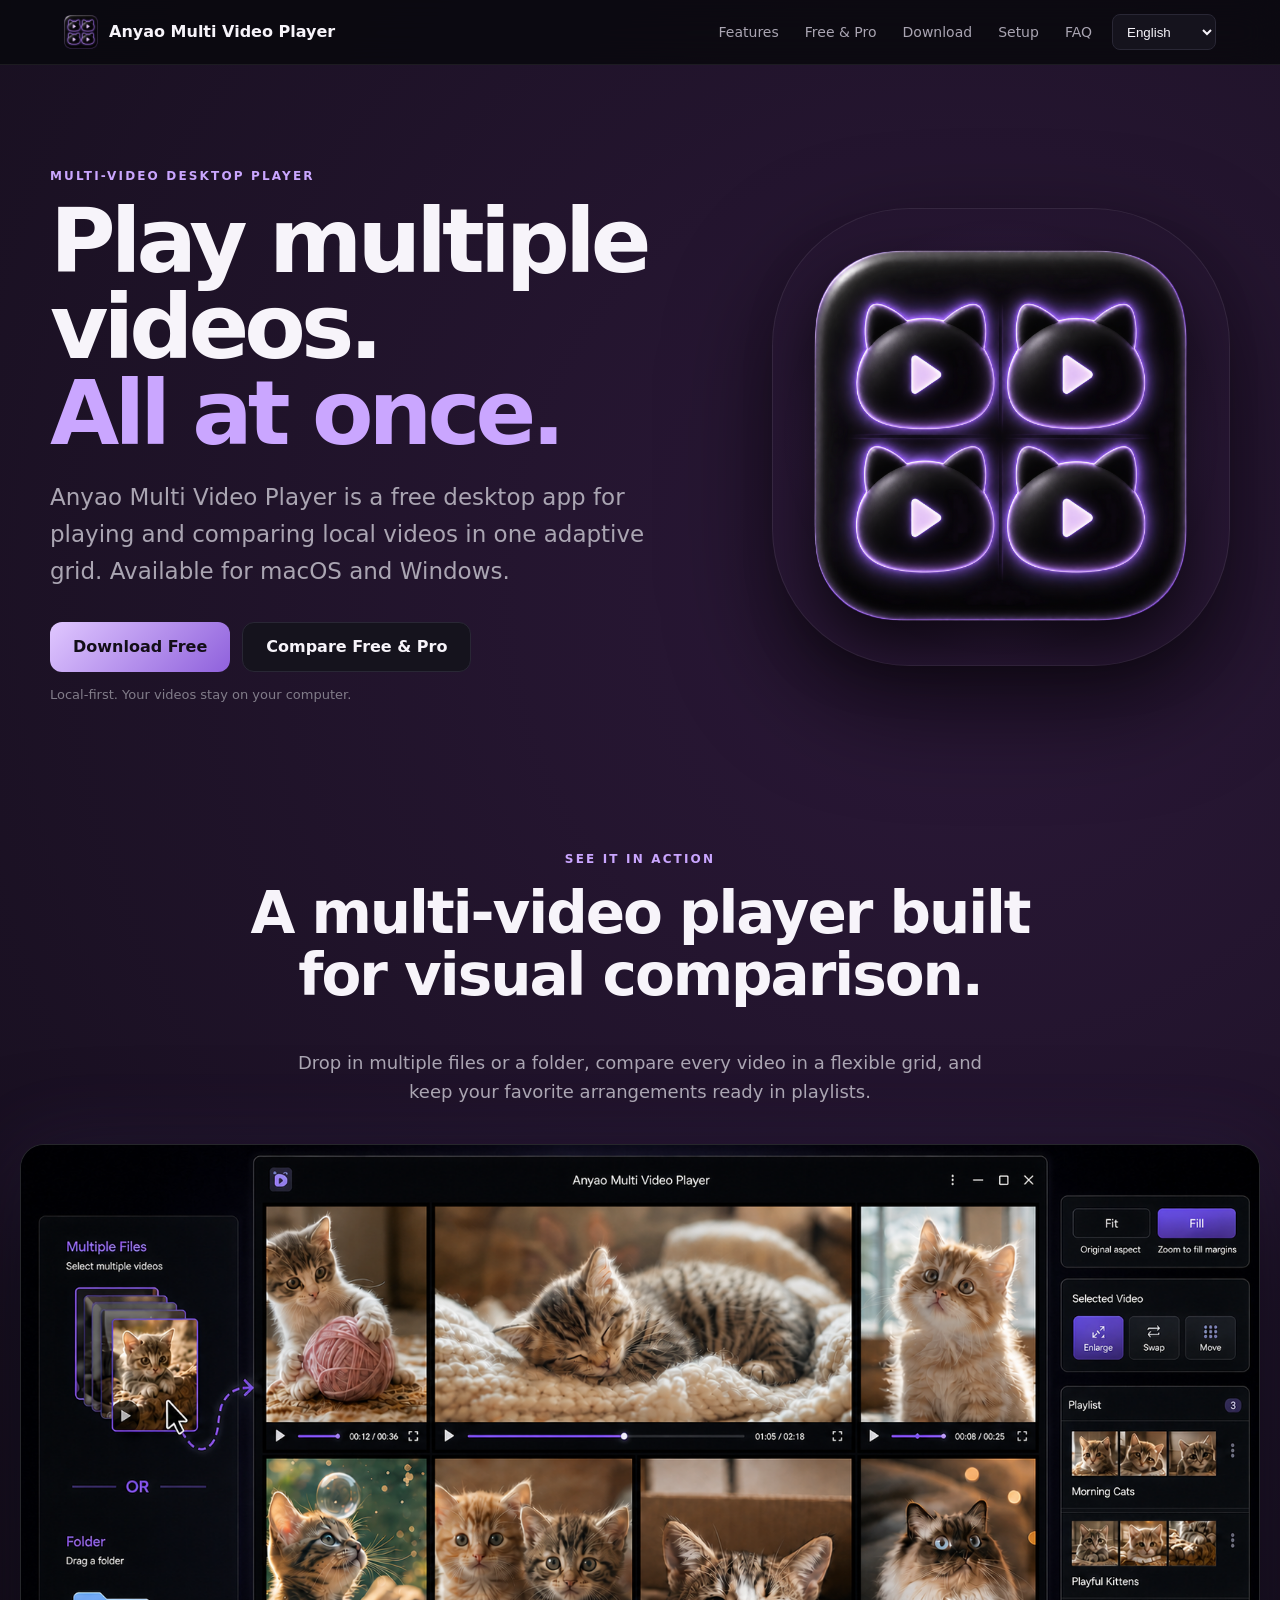
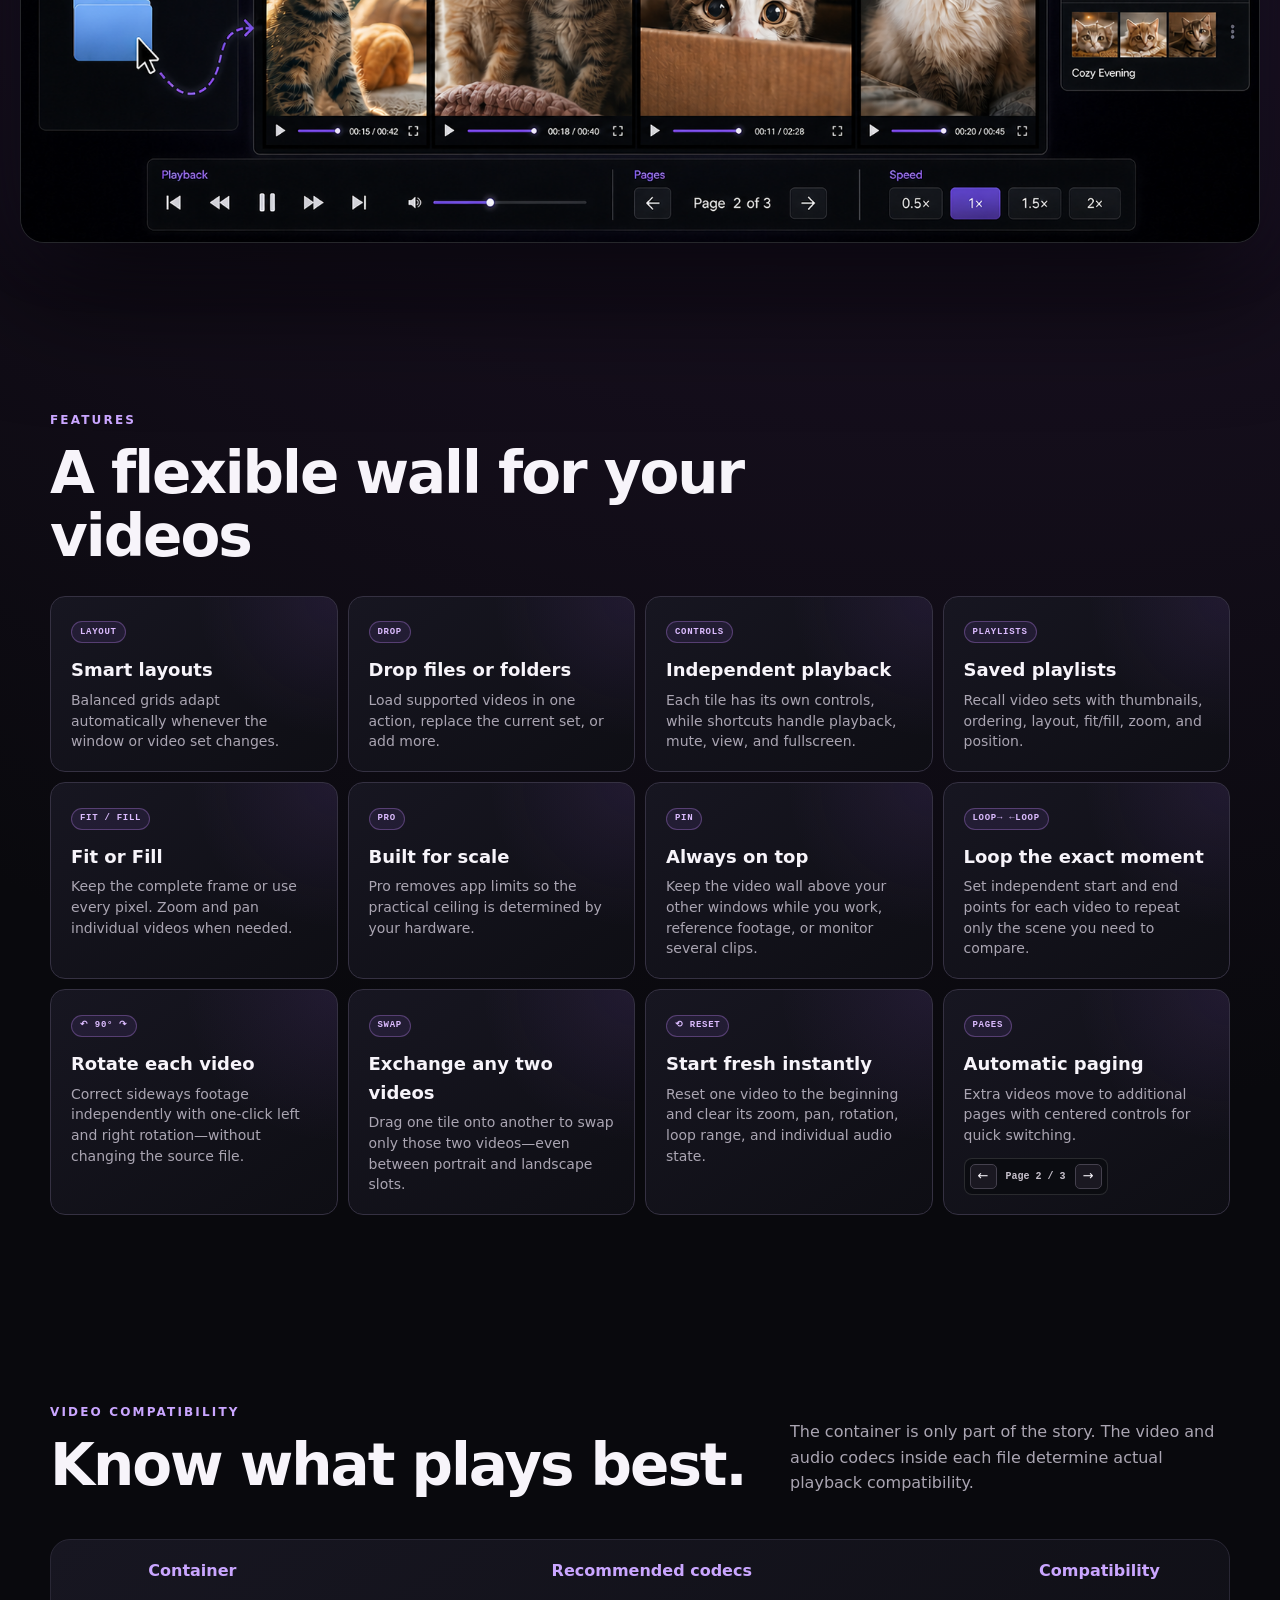
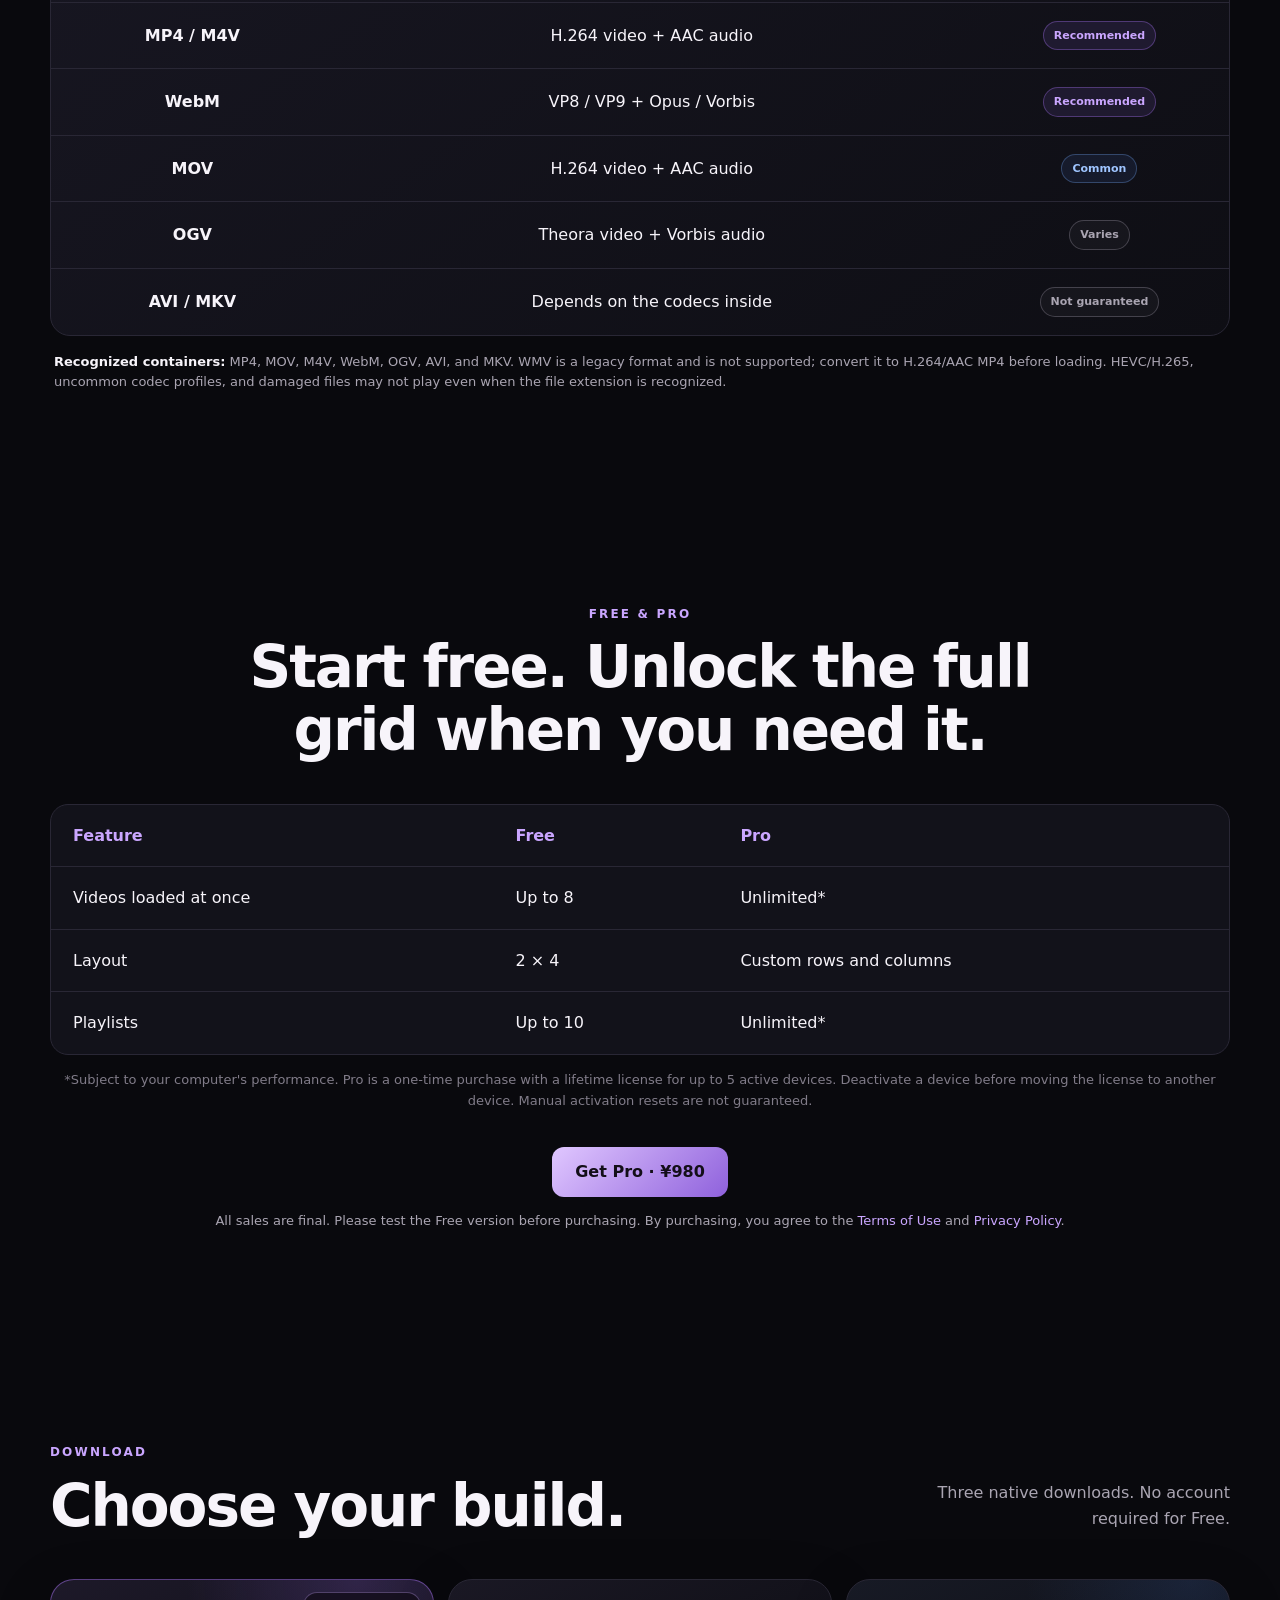
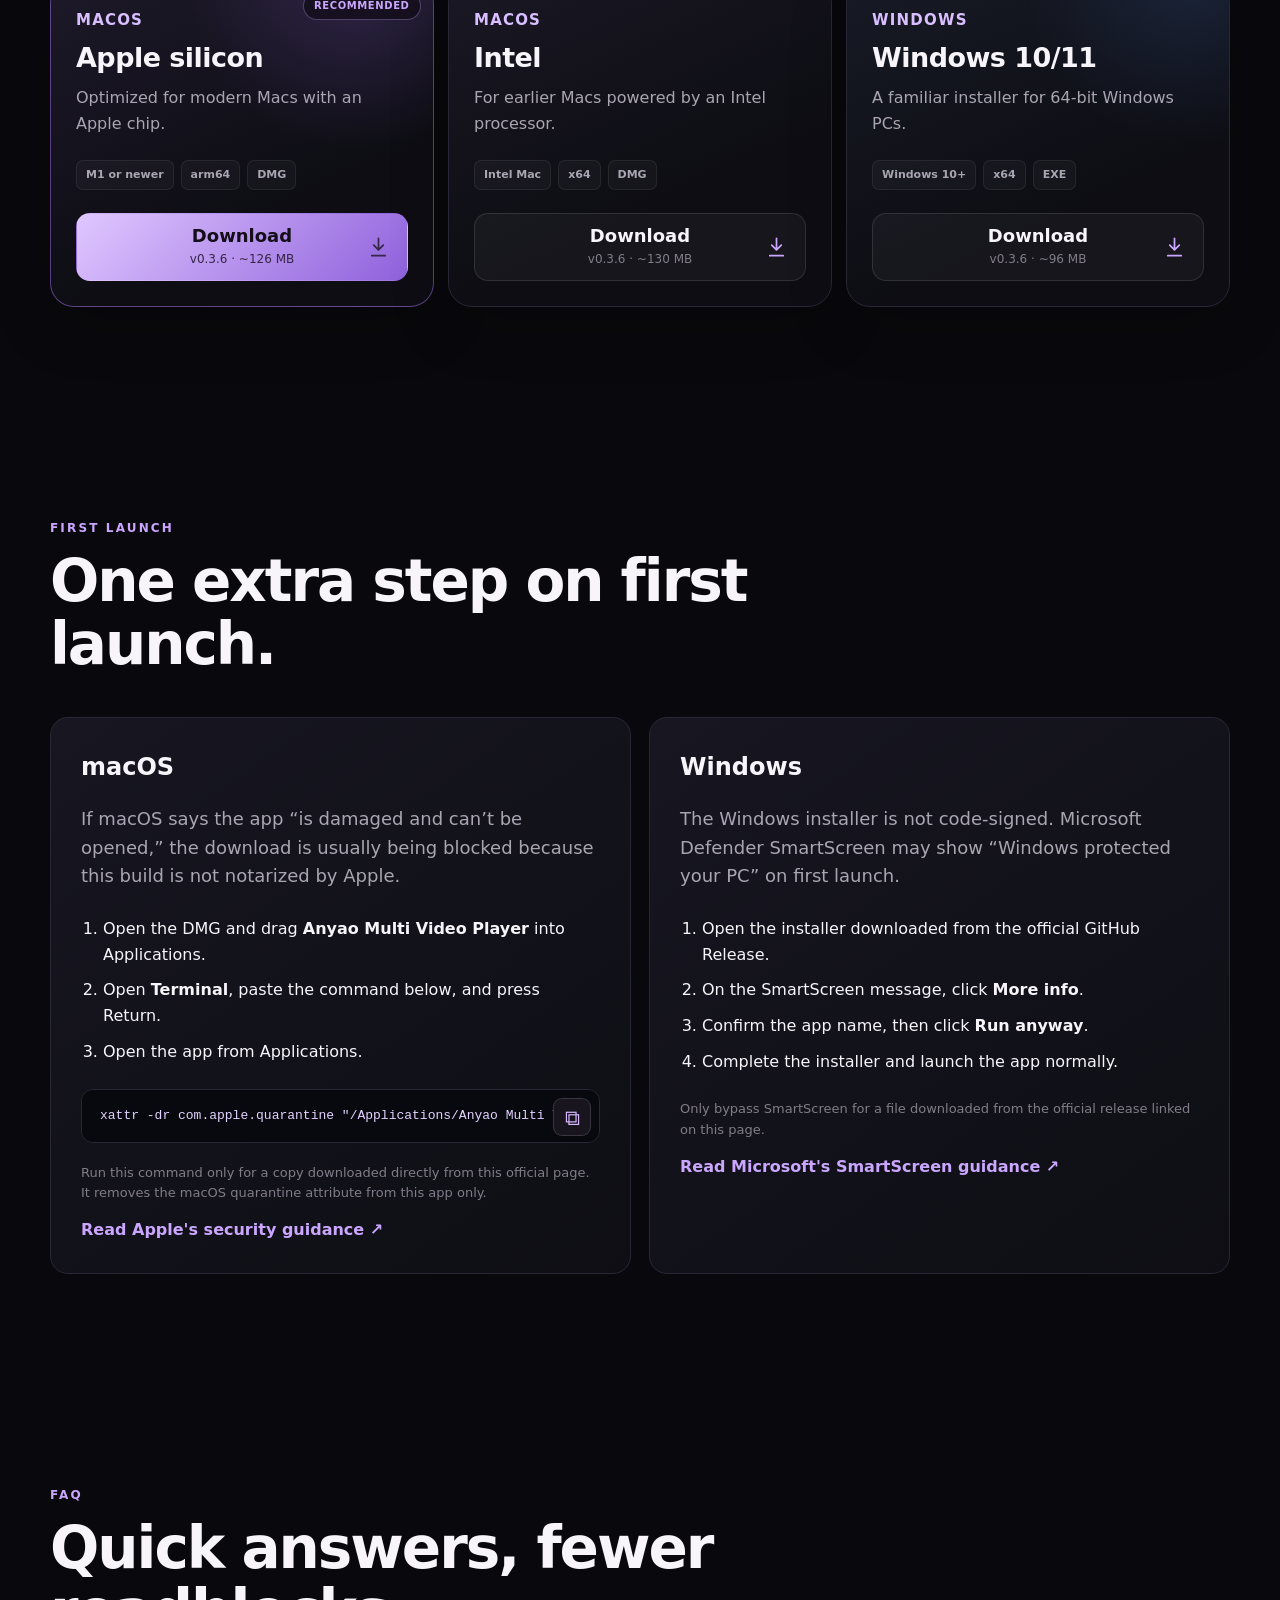
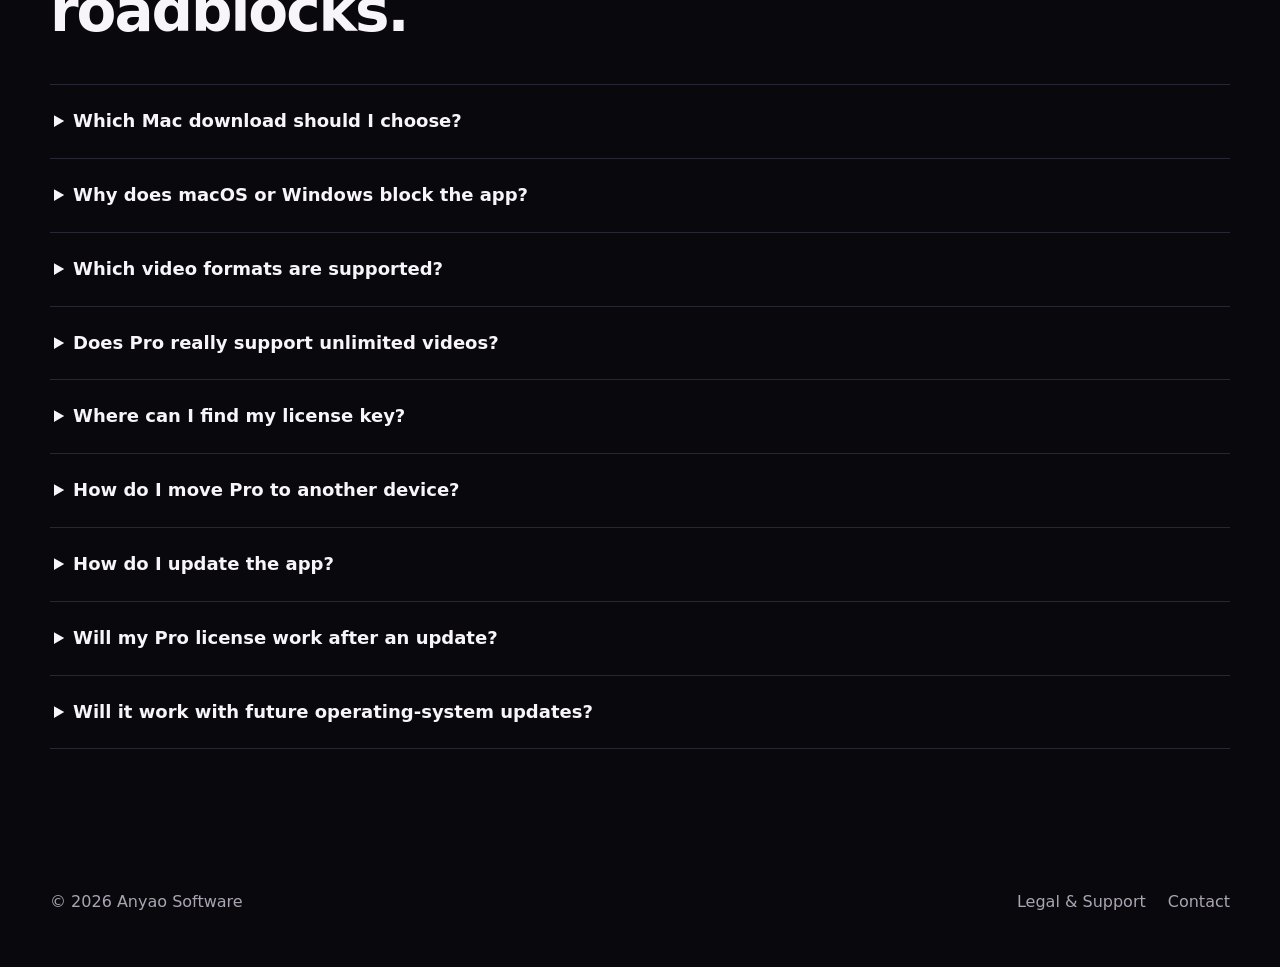
==== commit dfe79c07: "Publish v0.3.6 downloads" ====
--- a/index.html
+++ b/index.html
@@ -44,7 +44,7 @@
         "applicationCategory": "MultimediaApplication",
         "applicationSubCategory": "Video player",
         "operatingSystem": "macOS, Windows 10, Windows 11",
-        "softwareVersion": "0.3.5",
+        "softwareVersion": "0.3.6",
         "isAccessibleForFree": true,
         "offers": {
           "@type": "Offer",
@@ -154,17 +154,17 @@
             <span class="recommended">Recommended</span>
             <div><span class="platform">macOS</span><h3>Apple silicon</h3><p>Optimized for modern Macs with an Apple chip.</p></div>
             <div class="download-meta"><span>M1 or newer</span><span>arm64</span><span>DMG</span></div>
-            <a class="download-cta download-mac-arm64"><span>Download</span><small>v0.3.5 · ~126 MB</small><svg aria-hidden="true" viewBox="0 0 24 24"><path d="M12 3v12m0 0 5-5m-5 5-5-5M5 21h14" /></svg></a>
+            <a class="download-cta download-mac-arm64"><span>Download</span><small>v0.3.6 · ~126 MB</small><svg aria-hidden="true" viewBox="0 0 24 24"><path d="M12 3v12m0 0 5-5m-5 5-5-5M5 21h14" /></svg></a>
           </article>
           <article class="download-card">
             <div><span class="platform">macOS</span><h3>Intel</h3><p>For earlier Macs powered by an Intel processor.</p></div>
             <div class="download-meta"><span>Intel Mac</span><span>x64</span><span>DMG</span></div>
-            <a class="download-cta download-mac-x64"><span>Download</span><small>v0.3.5 · ~130 MB</small><svg aria-hidden="true" viewBox="0 0 24 24"><path d="M12 3v12m0 0 5-5m-5 5-5-5M5 21h14" /></svg></a>
+            <a class="download-cta download-mac-x64"><span>Download</span><small>v0.3.6 · ~130 MB</small><svg aria-hidden="true" viewBox="0 0 24 24"><path d="M12 3v12m0 0 5-5m-5 5-5-5M5 21h14" /></svg></a>
           </article>
           <article class="download-card windows-card">
             <div><span class="platform">Windows</span><h3>Windows 10/11</h3><p>A familiar installer for 64-bit Windows PCs.</p></div>
             <div class="download-meta"><span>Windows 10+</span><span>x64</span><span>EXE</span></div>
-            <a class="download-cta download-windows"><span>Download</span><small>v0.3.5 · ~96 MB</small><svg aria-hidden="true" viewBox="0 0 24 24"><path d="M12 3v12m0 0 5-5m-5 5-5-5M5 21h14" /></svg></a>
+            <a class="download-cta download-windows"><span>Download</span><small>v0.3.6 · ~96 MB</small><svg aria-hidden="true" viewBox="0 0 24 24"><path d="M12 3v12m0 0 5-5m-5 5-5-5M5 21h14" /></svg></a>
           </article>
         </div>
       </section>
